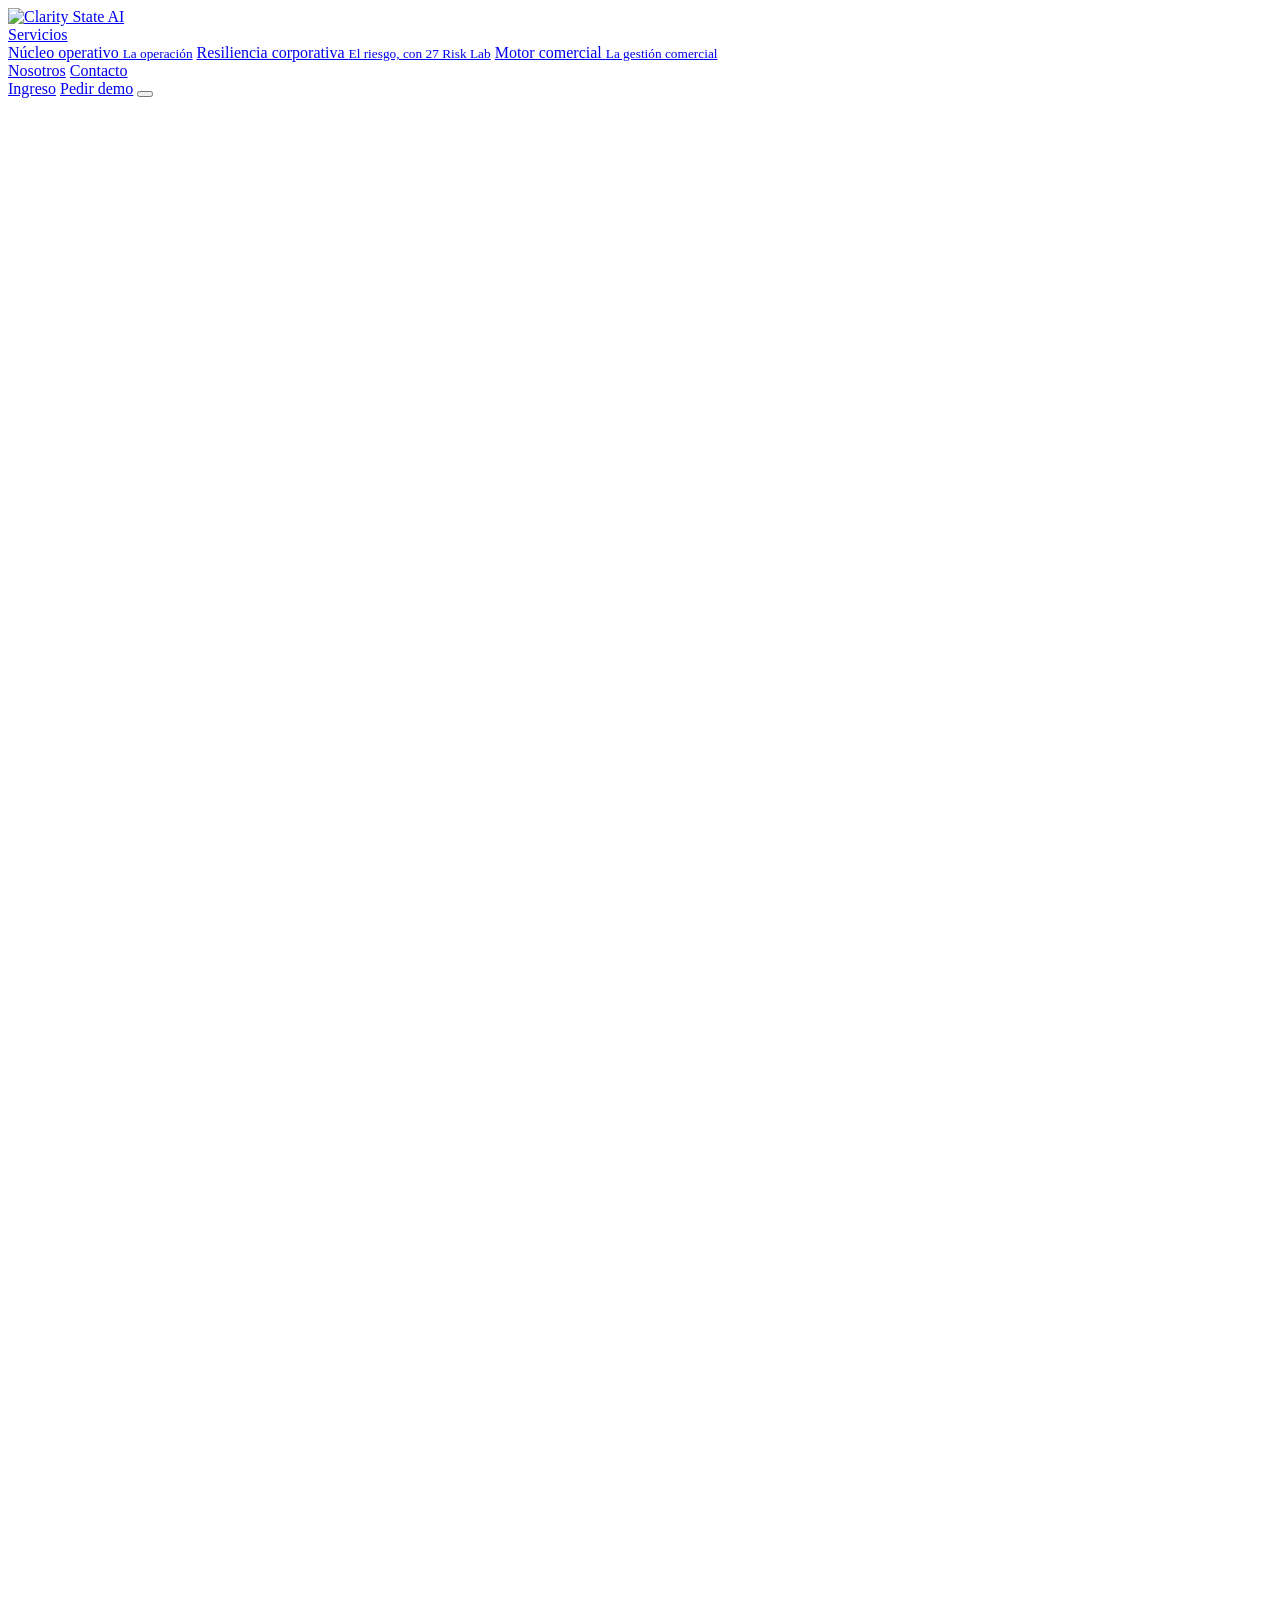
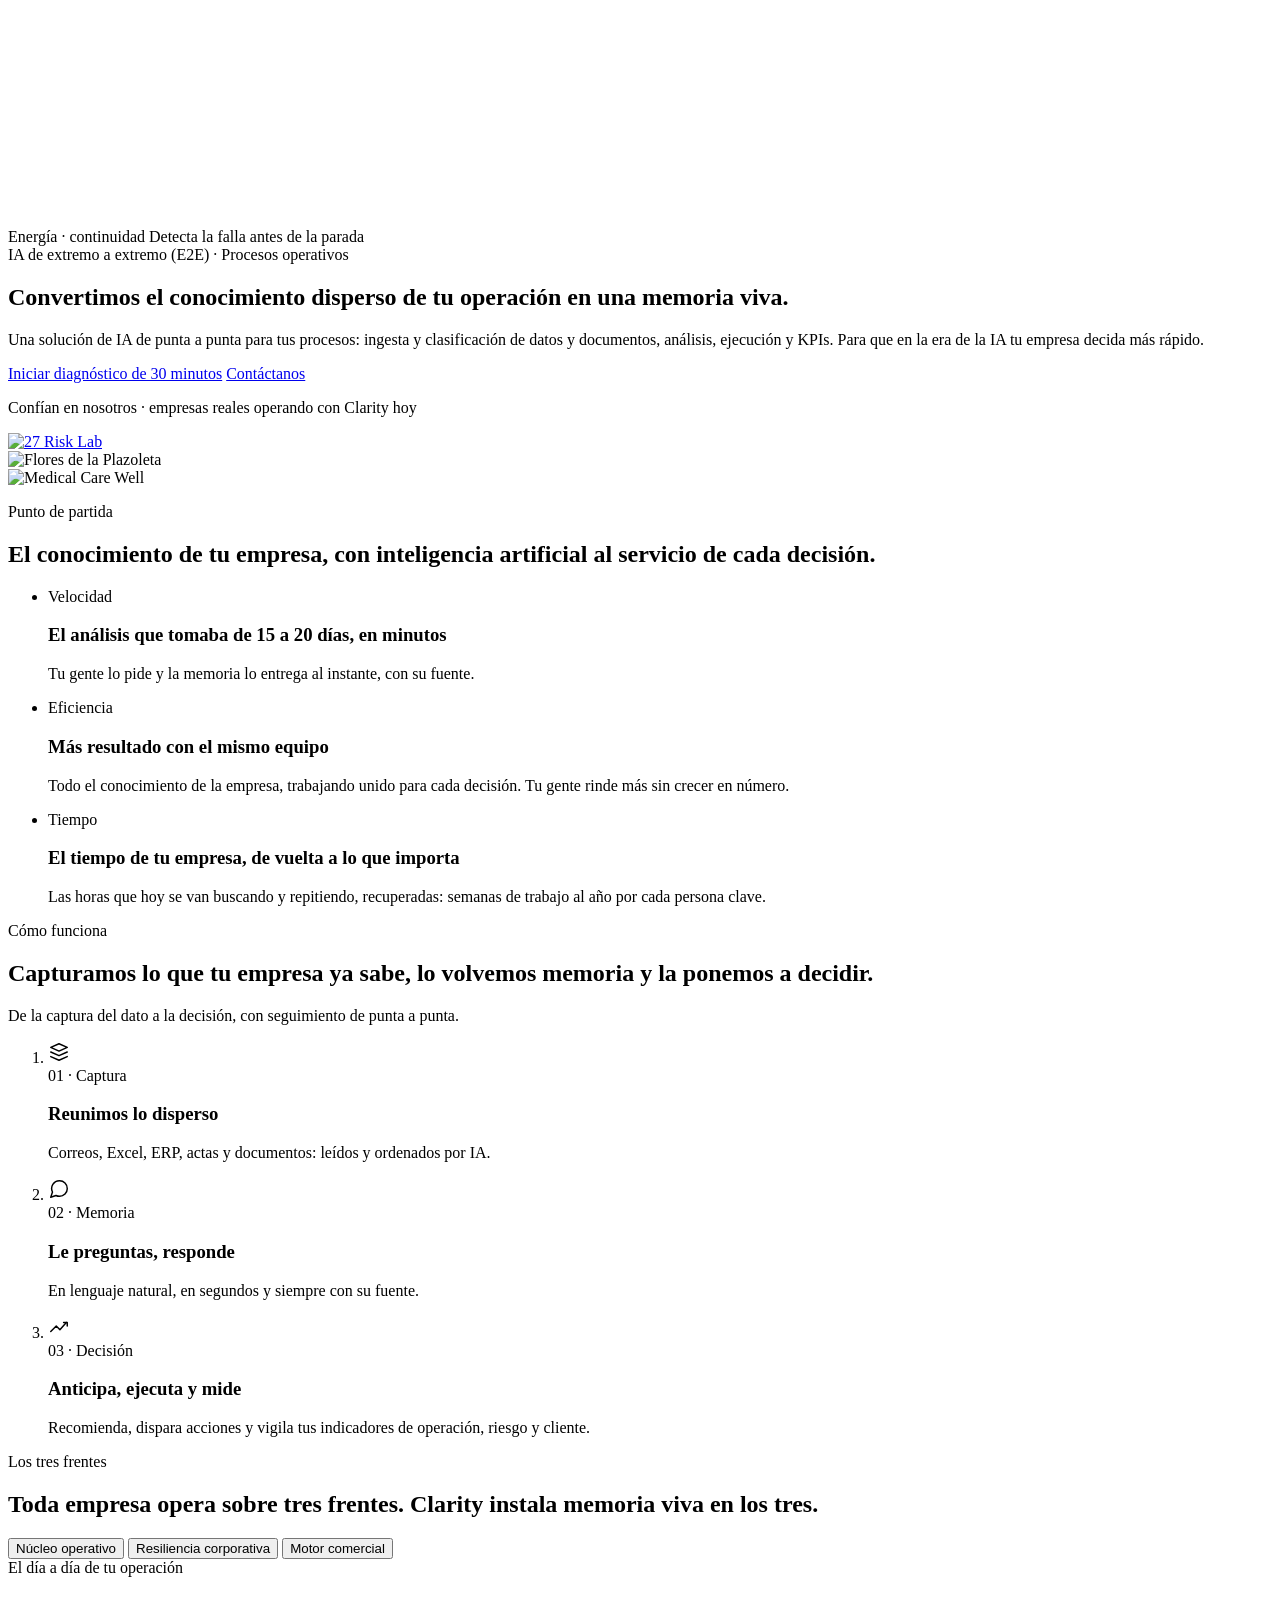
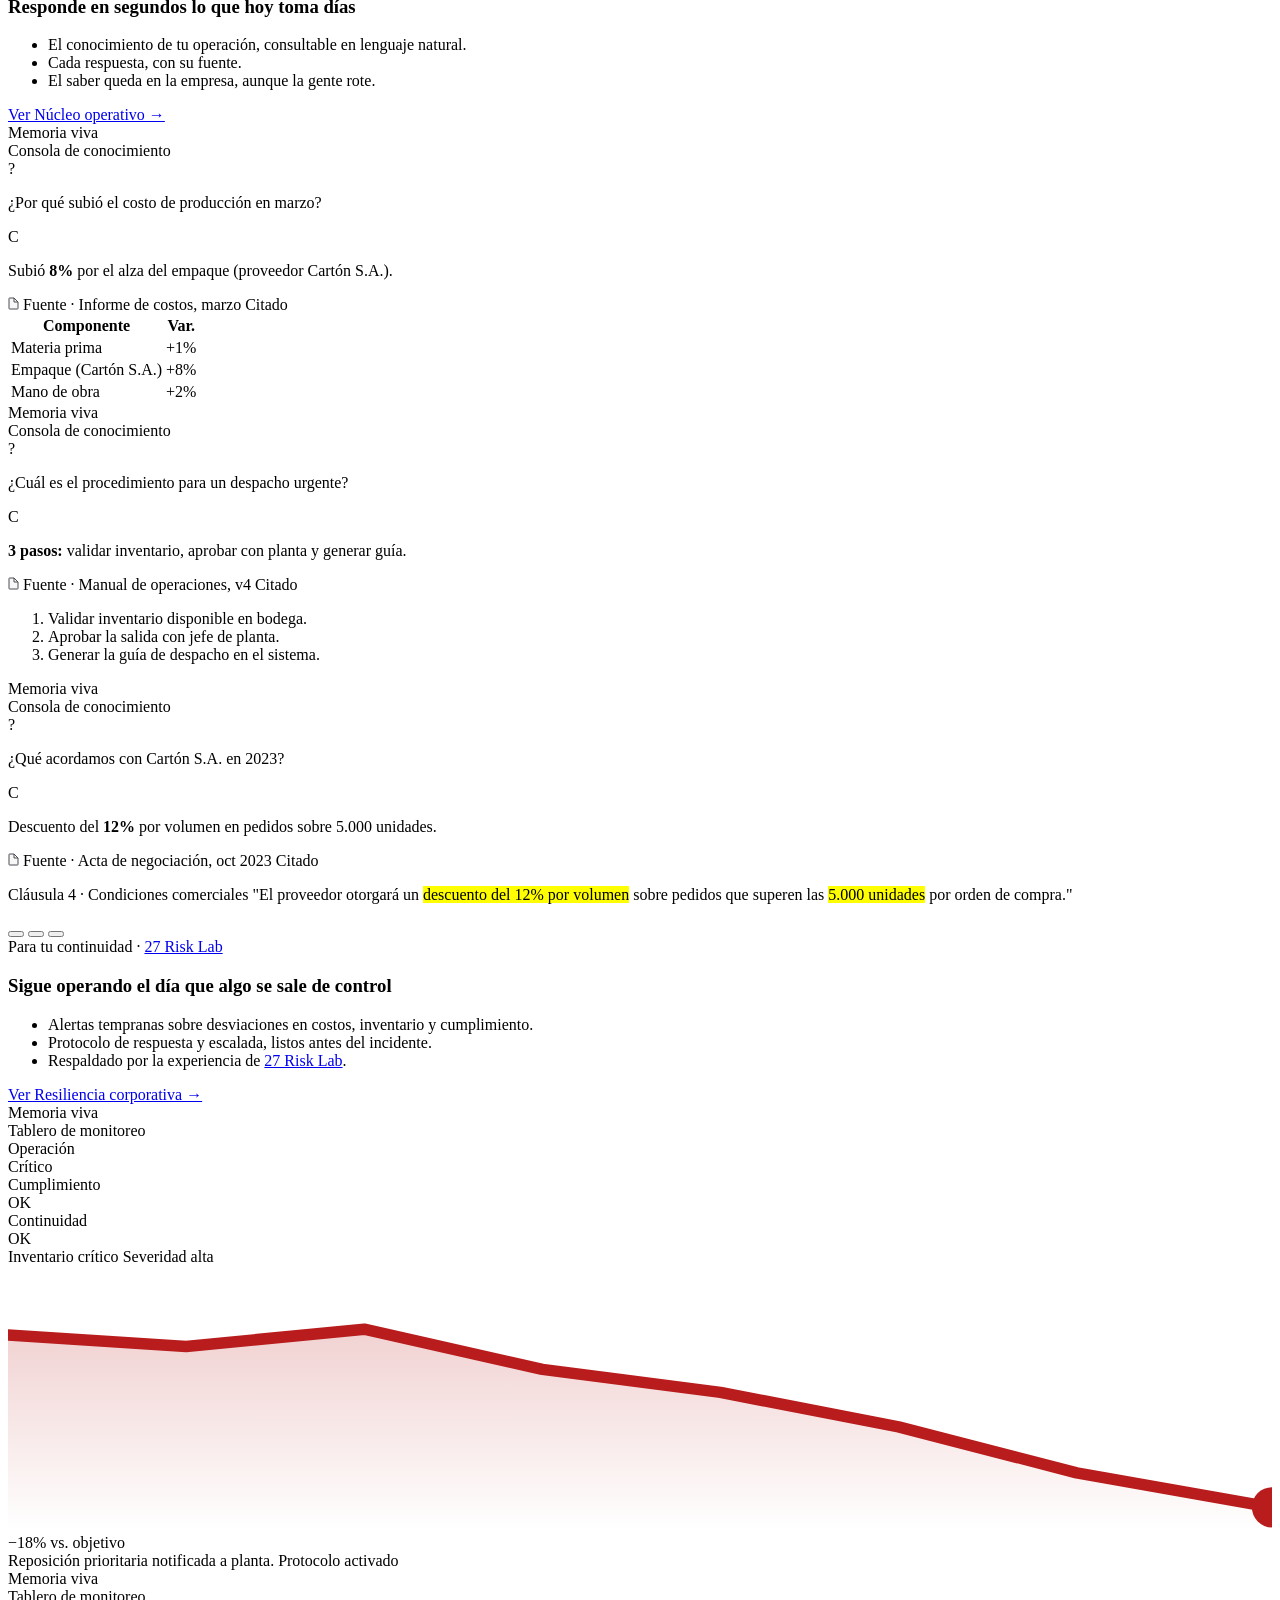
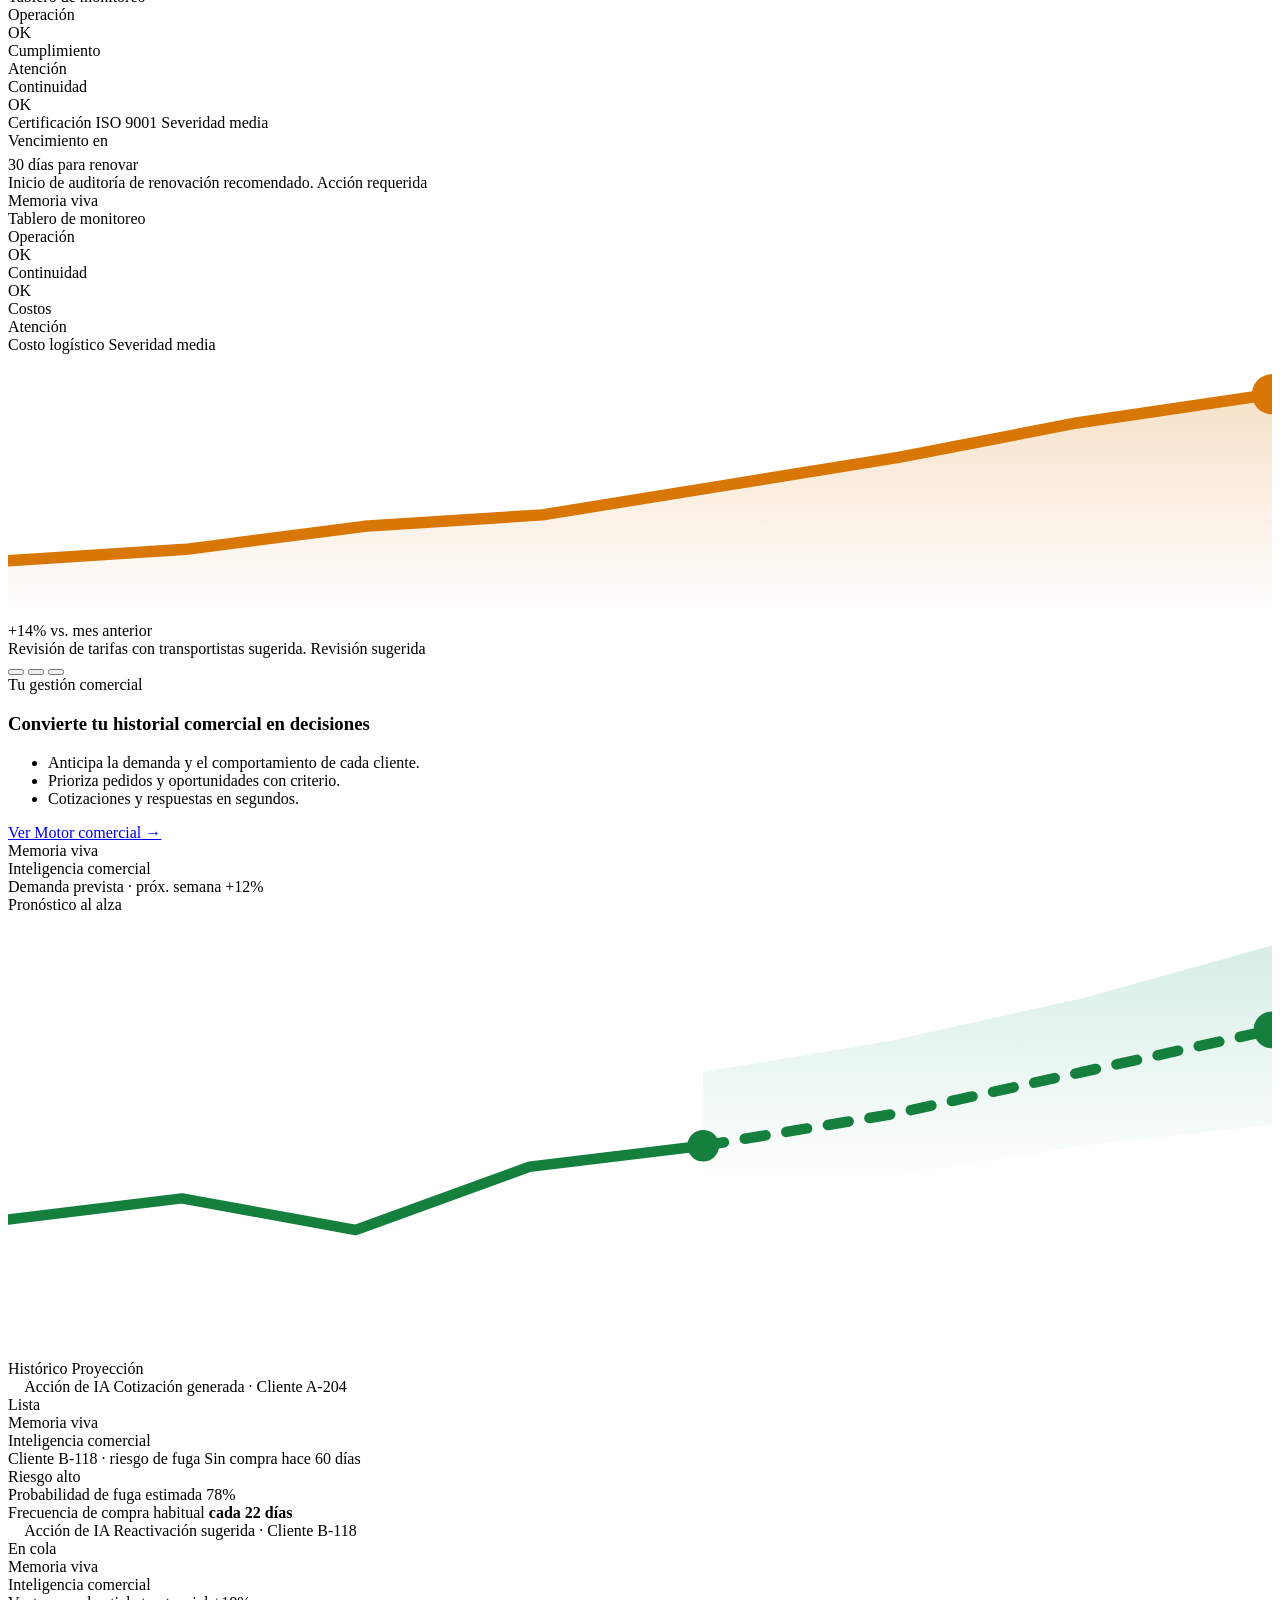
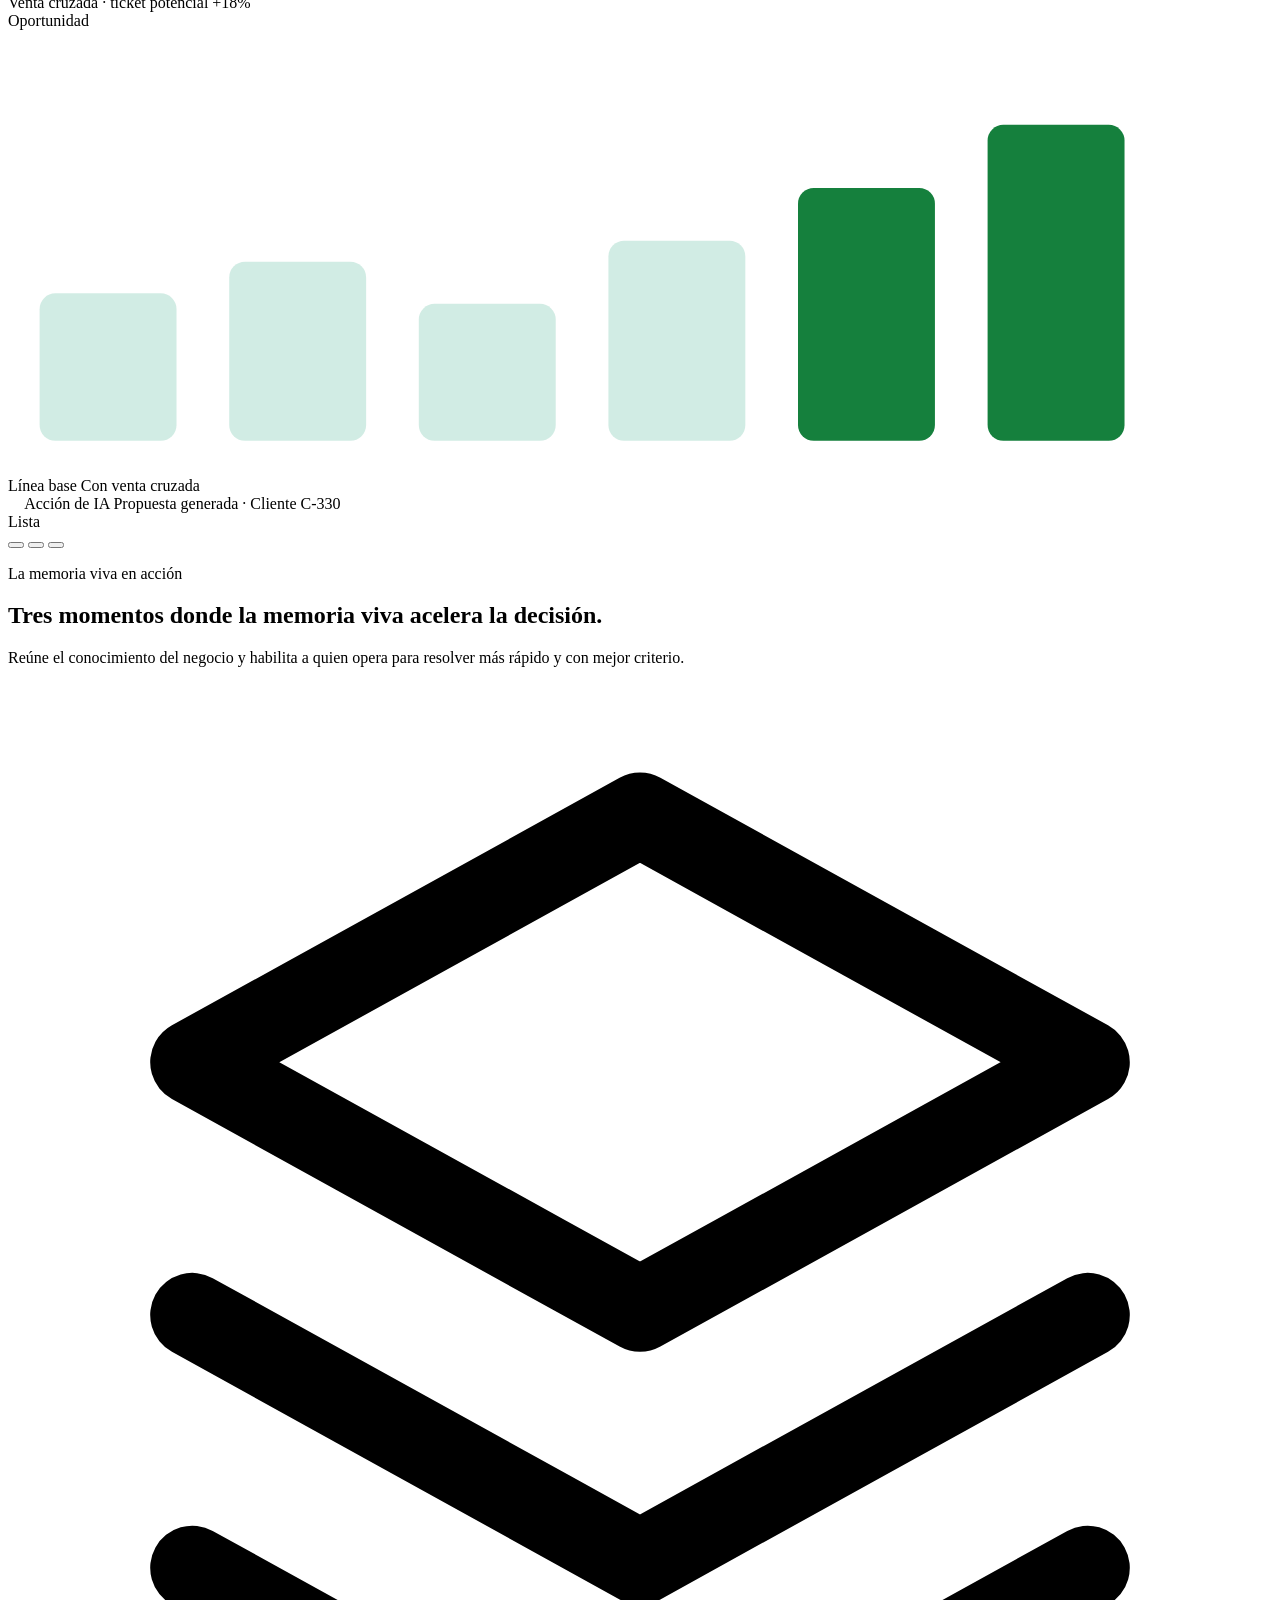
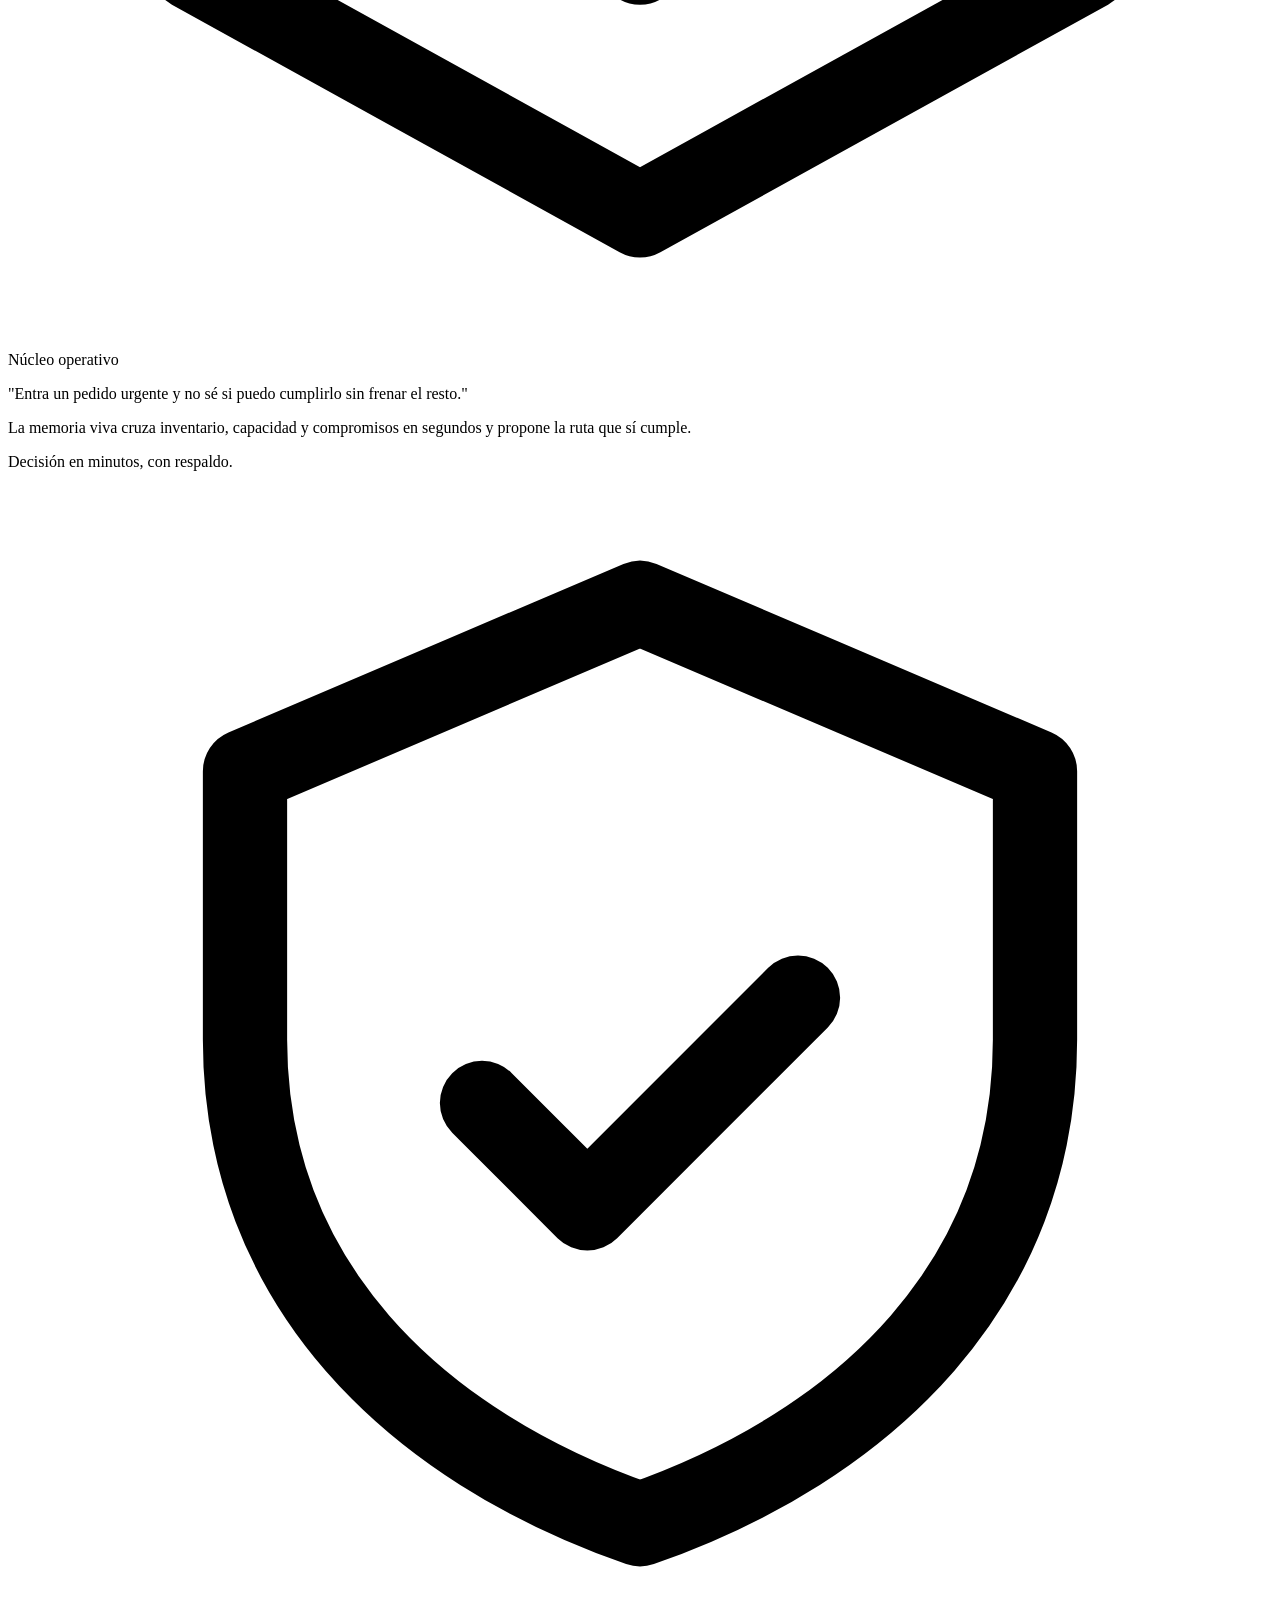
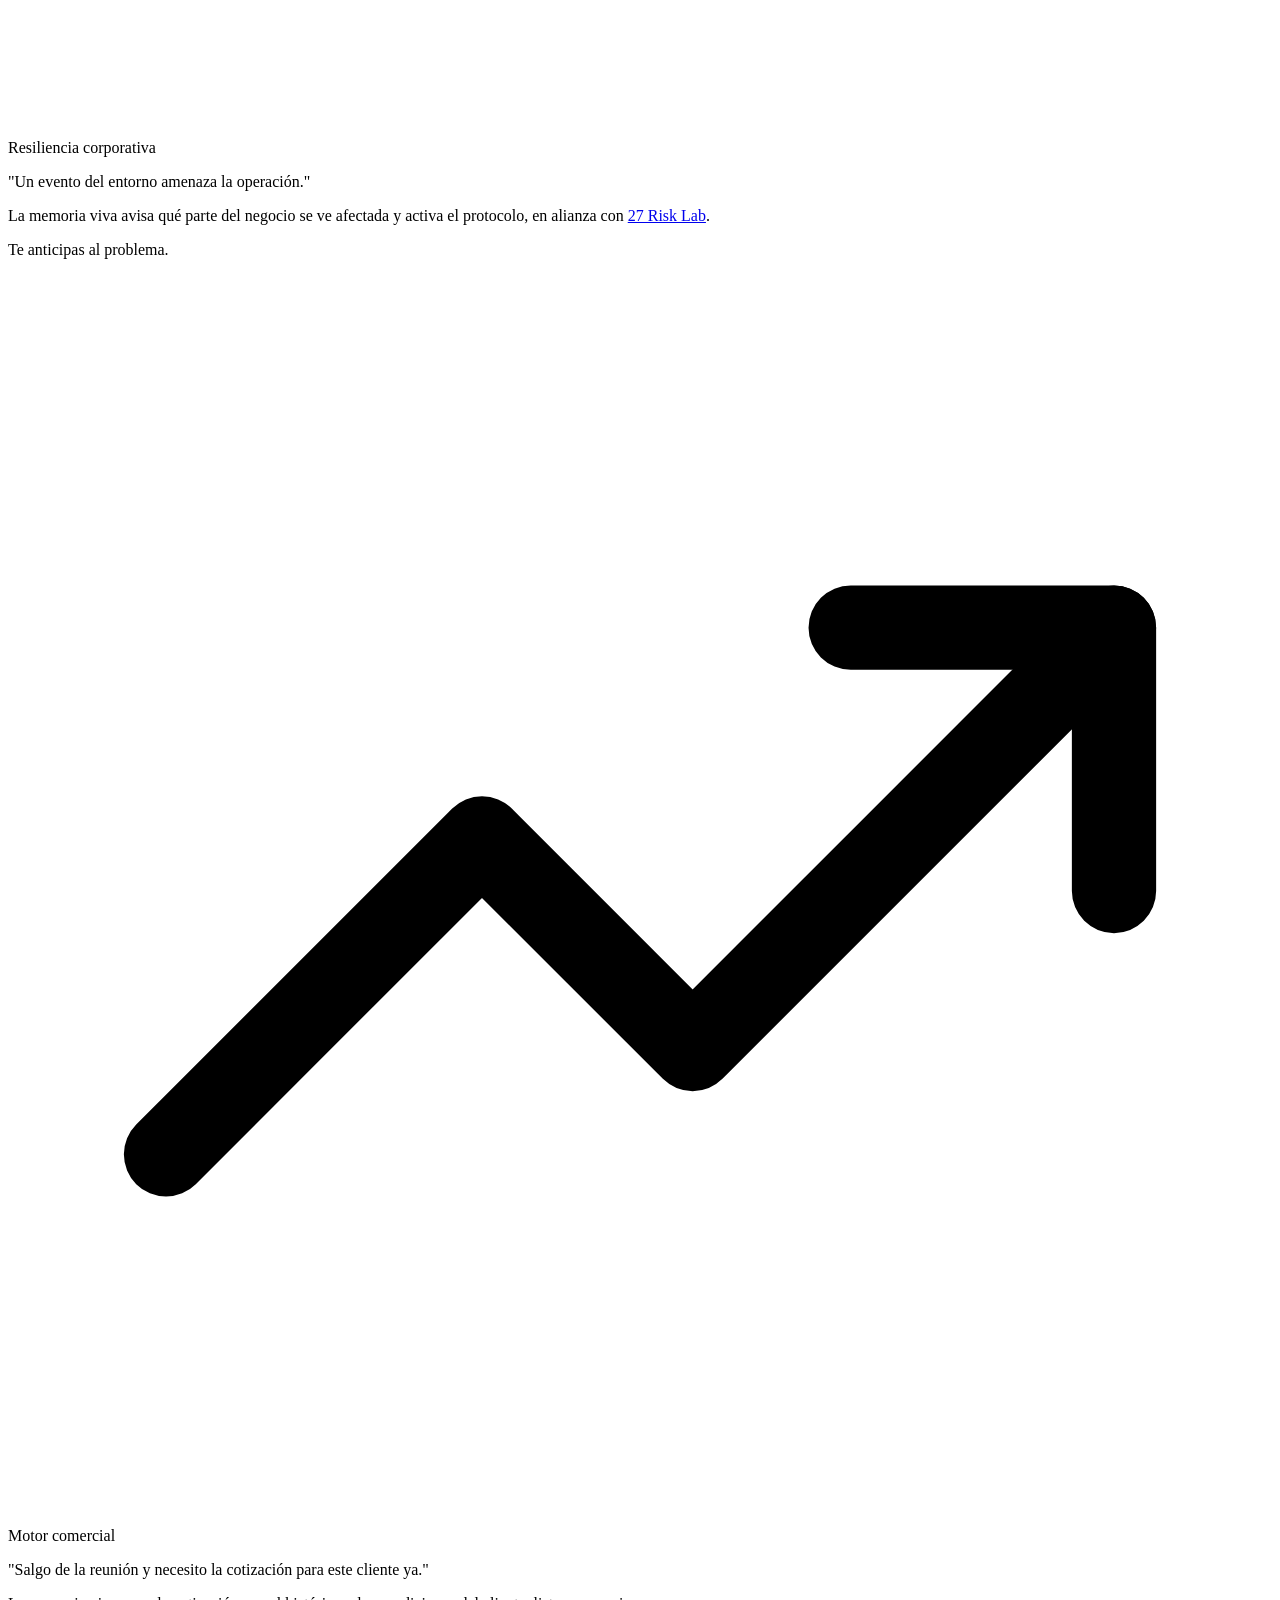
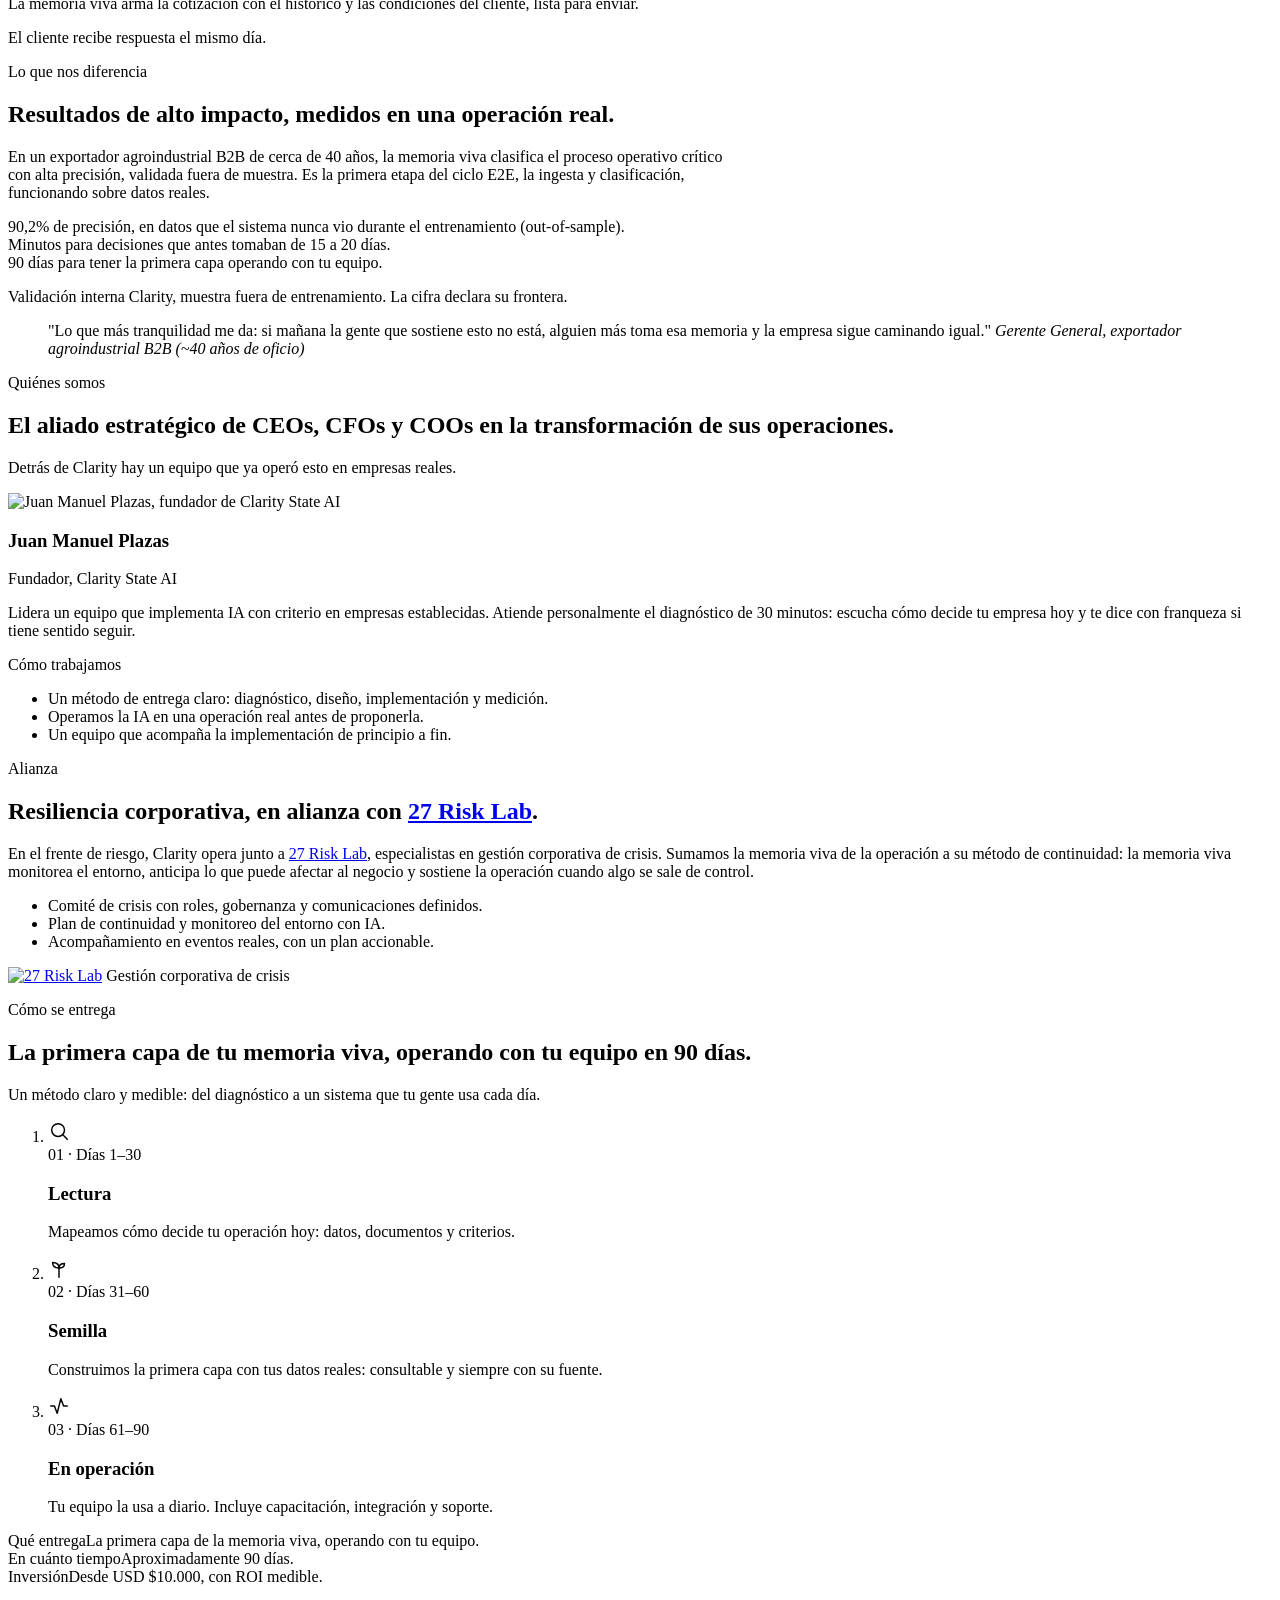
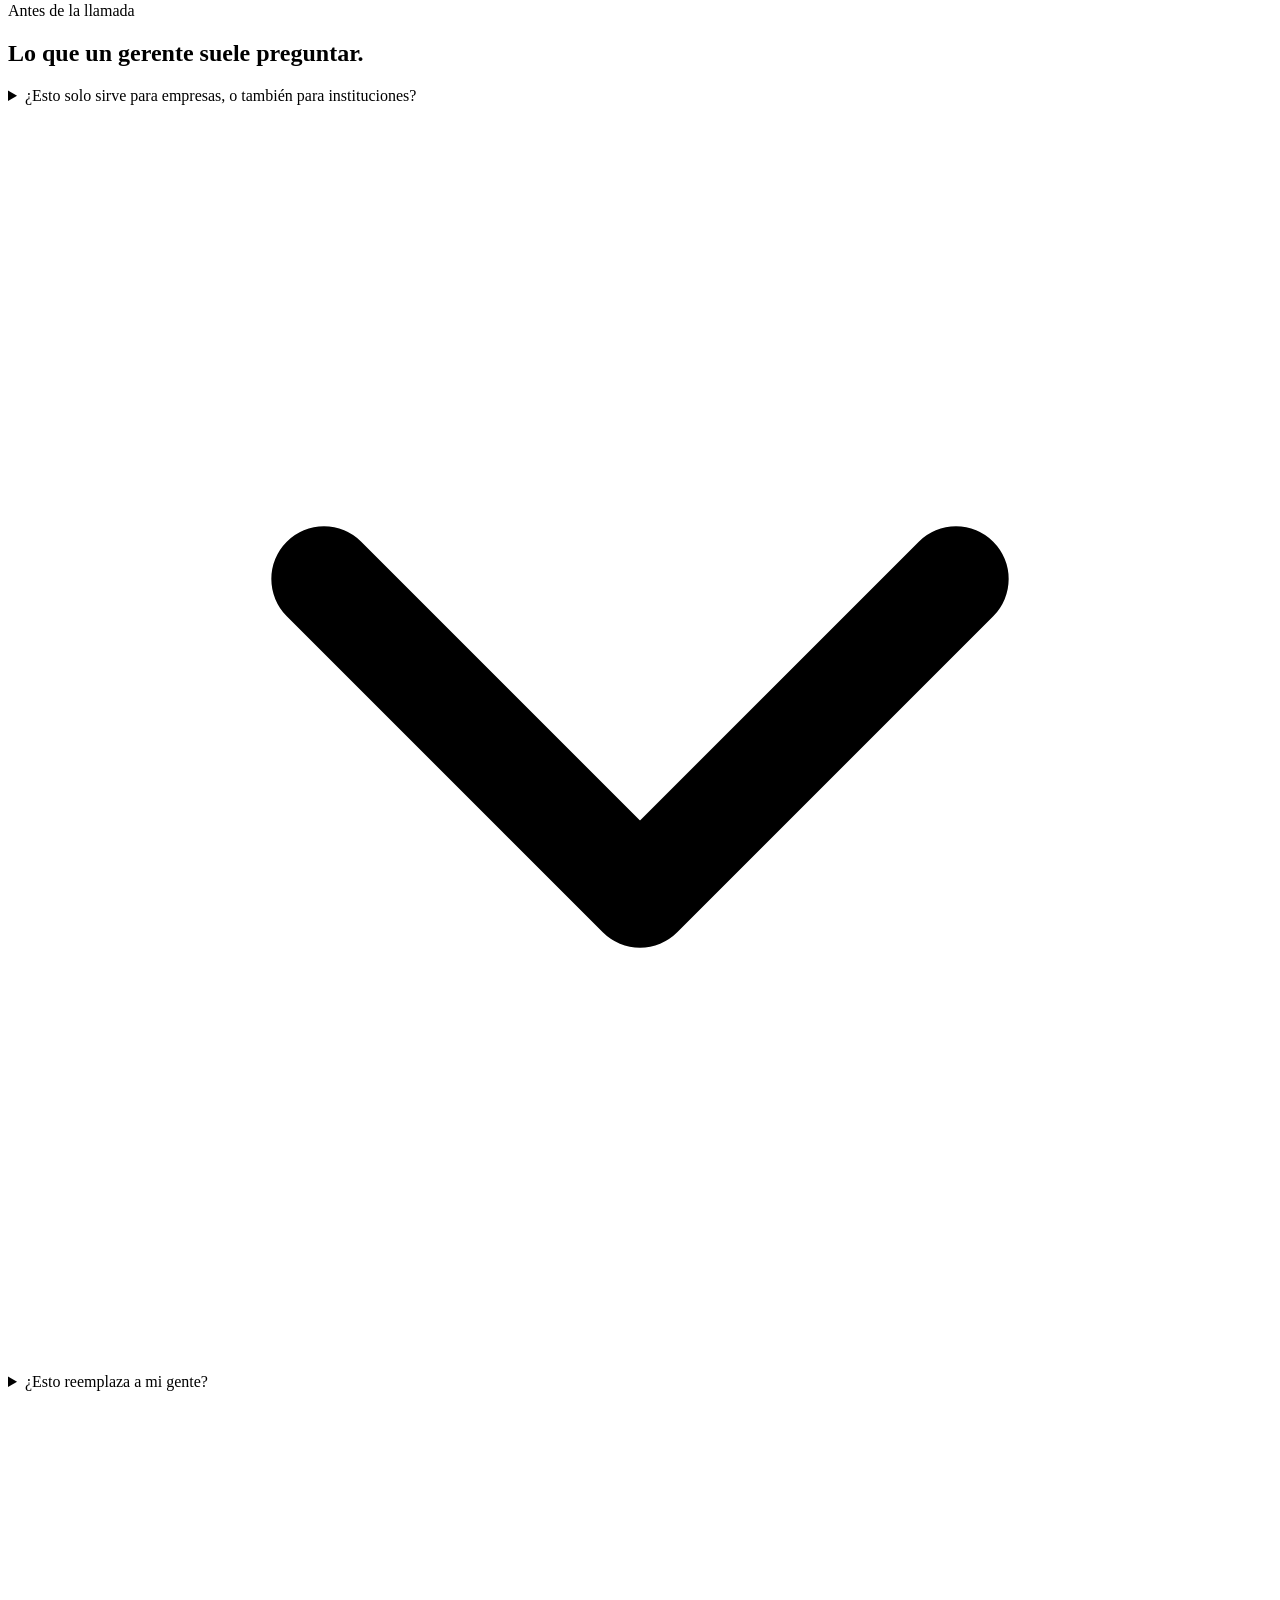
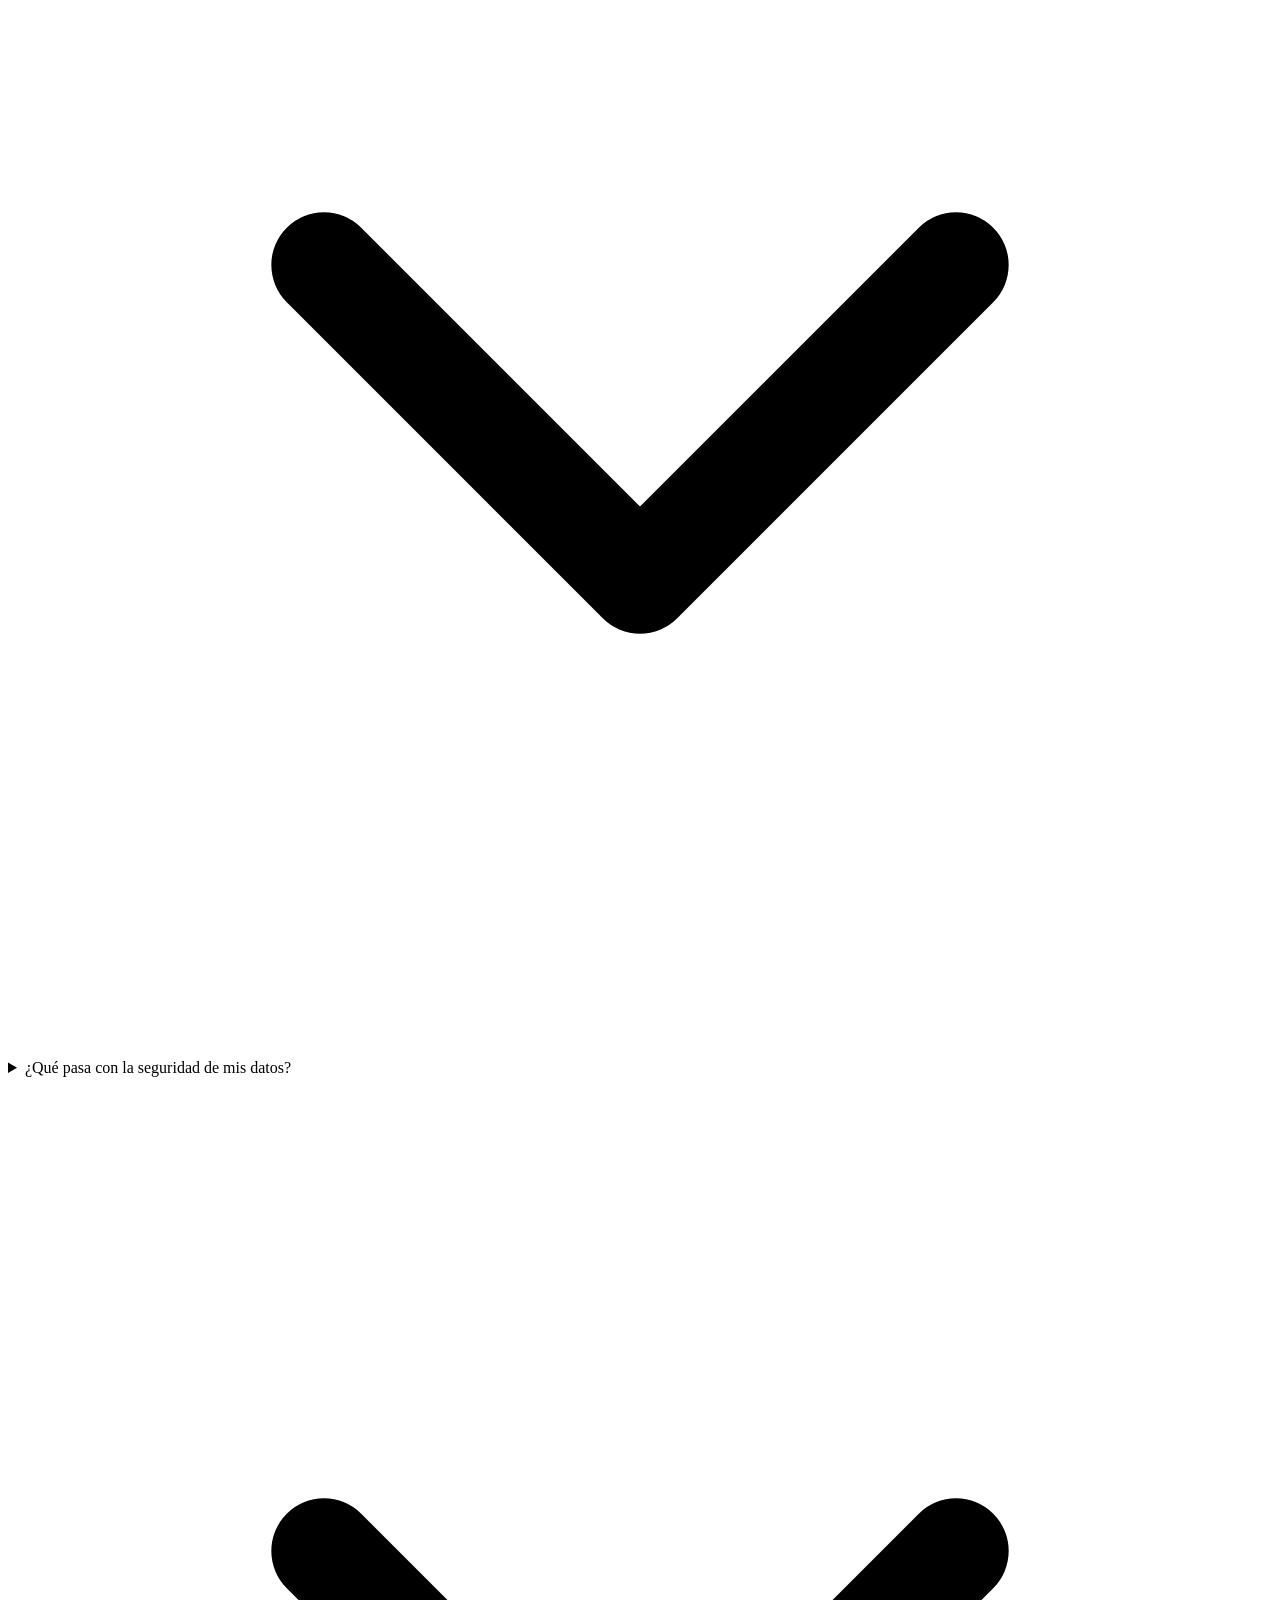
==== index.html @ ce2fafc5 "Demo del sitio → operaciones.claritystateai.com/demo/intake (propuesta.* es build viejo con candado " ====
<!DOCTYPE html>
<html lang="es">
<head>
  <meta charset="UTF-8" />
  <meta name="viewport" content="width=device-width, initial-scale=1.0" />



  <title>Clarity State AI · IA de extremo a extremo (E2E) para procesos operativos</title>
  <meta name="description" content="Solución de IA de extremo a extremo (E2E) para procesos operativos: ingesta y clasificación de datos y documentos, gestión de casos, análisis, ejecución y KPIs, con trazabilidad de punta a punta. Operando con tu equipo en 90 días." />

  <!-- Favicon (SVG inline como data URI) -->
  <link rel="icon" href="data:image/svg+xml,<svg xmlns='http://www.w3.org/2000/svg' viewBox='0 0 32 32'><rect width='32' height='32' rx='6' fill='%230a0a0f'/><circle cx='16' cy='13' r='5' fill='none' stroke='%233b82f6' stroke-width='2'/><rect x='14' y='16' width='4' height='7' rx='2' fill='%233b82f6'/><circle cx='16' cy='19' r='1.5' fill='%230a0a0f'/></svg>" />

  <!-- Open Graph -->
  <meta property="og:title" content="Clarity State AI · IA de extremo a extremo (E2E) para procesos operativos" />
  <meta property="og:description" content="Solución de IA de extremo a extremo (E2E) para procesos operativos: ingesta y clasificación, gestión de casos, análisis, ejecución y KPIs, con trazabilidad de punta a punta. Operando con tu equipo en 90 días." />
  <meta property="og:type" content="website" />
  <meta property="og:url" content="https://claritystateai.com" />
  <!-- og-image: assets/og-image.png (1200x630) ya rasterizado; fuente editable en assets/og-image.svg. -->
  <meta property="og:image" content="https://claritystateai.com/assets/og-image.png" />
  <meta name="twitter:card" content="summary_large_image" />

  <!-- Google Fonts: Inter (sans body) + Spectral (serif display) + Hanken Grotesk (etiquetas) -->
  <link rel="preconnect" href="https://fonts.googleapis.com" />
  <link rel="preconnect" href="https://fonts.gstatic.com" crossorigin />
  <link href="https://fonts.googleapis.com/css2?family=Inter:wght@400;500;600;700;800&family=Spectral:wght@400;500;600;700&family=Hanken+Grotesk:wght@400;500;600;700&display=swap" rel="stylesheet" />

  <link rel="stylesheet" href="css/styles.css" />
  <link rel="stylesheet" href="css/multipagina.css" />
  <link rel="stylesheet" href="css/premium.css" />
  <link rel="stylesheet" href="css/pedir-demo.css" />
  <link rel="stylesheet" href="css/hero-overlay.css" />
  <link rel="stylesheet" href="css/frente-mockups.css" />
</head>
<body>

  <!-- ============ NAVBAR ============ -->
  <nav class="navbar" aria-label="Navegación principal">
    <div class="container">
      <a href="index.html" class="navbar-logo">
        <img src="assets/img/logo.svg" alt="Clarity State AI" class="logo-img" />
      </a>
      <div class="navbar-links" id="navbar-links" aria-label="Secciones del sitio">
        <div class="navbar-item navbar-item--dropdown">
          <a href="#tres-frentes" class="navbar-link">Servicios</a>
          <div class="navbar-dropdown">
            <a href="operacion.html">Núcleo operativo <small>La operación</small></a>
            <a href="riesgo.html">Resiliencia corporativa <small>El riesgo, con 27 Risk Lab</small></a>
            <a href="cliente.html">Motor comercial <small>La gestión comercial</small></a>
          </div>
        </div>
        <a href="nosotros.html" class="navbar-link">Nosotros</a>
        <a href="contacto.html" class="navbar-link">Contacto</a>
      </div>
      <div class="navbar-cta">
        <span class="navbar-divider" aria-hidden="true"></span>
        <a href="https://operaciones.claritystateai.com/login" class="navbar-access" target="_blank" rel="noopener">Ingreso</a>
        <a href="pedir-demo.html" class="btn btn-primary" data-loc="navbar">Pedir demo</a>
        <button class="nav-toggle" aria-label="Abrir menú" aria-controls="navbar-links" aria-expanded="false">
          <span></span><span></span><span></span>
        </button>
      </div>
    </div>
  </nav>

  <!-- ============ HERO ============ -->
  <section class="hero hero--video" id="inicio">
    <video id="hero-vid" class="hero-video" autoplay loop muted playsinline poster="assets/hero/hero-poster.jpg" aria-hidden="true">
      <source src="assets/hero/hero-roughcut.mp4" type="video/mp4" />
    </video>
    <div class="hero-shade-grad" aria-hidden="true"></div>
    <div class="hero-shade-vig" aria-hidden="true"></div>
    <div class="hero-shade-top" aria-hidden="true"></div>
    <canvas id="hero-net" aria-hidden="true"></canvas>
    <div id="hero-card" aria-hidden="true"></div>

    <!-- Panel de video para móvil: video contenido + tarjeta que rota + nodo/línea ligeros -->
    <div class="hero-mpanel" aria-hidden="true">
      <video class="hero-mvideo" id="hero-mvid" autoplay loop muted playsinline poster="assets/hero/hero-poster.jpg">
        <source src="assets/hero/hero-mobile.mp4" type="video/mp4" />
      </video>
      <svg class="hero-mline" viewBox="0 0 100 100" preserveAspectRatio="none" aria-hidden="true">
        <line x1="50" y1="40" x2="50" y2="84" vector-effect="non-scaling-stroke" pathLength="100" />
      </svg>
      <span class="hero-mdot"></span>
      <div class="hero-mcard" id="hero-mcard">
        <span class="hero-mcard-lbl">Energía · continuidad</span>
        <span class="hero-mcard-val">Detecta la falla antes de la parada</span>
      </div>
    </div>

    <div class="container">
      <div class="hero-content">
        <div class="hero-text">
          <span class="eyebrow">IA de extremo a extremo (E2E) · Procesos operativos</span>
          <h1 class="hero-title">Convertimos el conocimiento disperso de tu operación en una memoria viva.</h1>
          <p class="hero-subtitle">
            Una solución de IA de punta a punta para tus procesos: ingesta y clasificación de datos y documentos, análisis, ejecución y KPIs. Para que en la era de la IA tu empresa decida más rápido.
          </p>

          <div class="hero-buttons">
            <a href="https://wa.me/573134925711?text=Hola%20Juan%20Manuel%2C%20vi%20la%20web%20de%20Clarity%20State%20y%20me%20gustar%C3%ADa%20agendar%20un%20diagn%C3%B3stico%20de%2030%20minutos." class="btn btn-primary btn-lg" data-loc="hero" target="_blank" rel="noopener">Iniciar diagnóstico de 30 minutos</a>
            <a href="#contacto-form" class="btn-text" data-loc="hero">Contáctanos</a>
          </div>
        </div>
      </div>
    </div>
  </section>

  <!-- ============ CONFÍAN EN NOSOTROS (logos, estilo "Trusted by") ============ -->
  <section class="section-trust" id="confian">
    <div class="container">
      <p class="trust-eyebrow">Confían en nosotros · empresas reales operando con Clarity hoy</p>
      <div class="trust-logos">
        <div class="trust-logo trust-logo--27rl"><a href="https://27risklab.com" target="_blank" rel="noopener" class="logo-link-27rl" aria-label="Visitar el sitio de 27 Risk Lab"><img src="assets/logo-27rl.webp" alt="27 Risk Lab" /></a></div>
        <div class="trust-logo"><img src="assets/img/logo-plazoleta.webp" alt="Flores de la Plazoleta" /></div>
        <div class="trust-logo"><img src="assets/img/logo-mcw.png" alt="Medical Care Well" /></div>
      </div>
    </div>
  </section>

  <!-- ============ PUNTO DE PARTIDA (velocidad + liberar tiempo) ============ -->
  <section class="section section-light section-light--white" id="punto-de-partida">
    <div class="container">
      <div class="partida-grid">
        <div class="partida-lead">
          <p class="eyebrow">Punto de partida</p>
          <h2 class="section-headline">El conocimiento de tu empresa, con inteligencia artificial al servicio de cada decisión.</h2>
        </div>

        <ul class="partida-bullets">
          <li>
            <span class="bullet-label">Velocidad</span>
            <h3 class="bullet-title">El análisis que tomaba de 15 a 20 días, en minutos</h3>
            <p class="bullet-desc">Tu gente lo pide y la memoria lo entrega al instante, con su fuente.</p>
          </li>
          <li>
            <span class="bullet-label">Eficiencia</span>
            <h3 class="bullet-title">Más resultado con el mismo equipo</h3>
            <p class="bullet-desc">Todo el conocimiento de la empresa, trabajando unido para cada decisión. Tu gente rinde más sin crecer en número.</p>
          </li>
          <li>
            <span class="bullet-label">Tiempo</span>
            <h3 class="bullet-title">El tiempo de tu empresa, de vuelta a lo que importa</h3>
            <p class="bullet-desc">Las horas que hoy se van buscando y repitiendo, recuperadas: semanas de trabajo al año por cada persona clave.</p>
          </li>
        </ul>
      </div>
    </div>
  </section>

  <!-- ============ CÓMO FUNCIONA (el motor en 3 pasos) ============ -->
  <section class="section section-light como-funciona" id="como-funciona">
    <div class="container cf-grid">
      <div class="cf-intro">
        <p class="eyebrow">Cómo funciona</p>
        <h2 class="section-headline">Capturamos lo que tu empresa ya sabe, lo volvemos memoria y la ponemos a decidir.</h2>
        <p class="cf-lede">De la captura del dato a la decisión, con seguimiento de punta a punta.</p>
        <!-- Botón "En un minuto" (video) retirado a la espera de grabar el video (~viernes). El CSS .cf-minuto queda dormido en styles.css para reintroducirlo. -->
      </div>

      <ol class="cf-steps">
        <li class="cf-step">
          <span class="cf-step-icon" aria-hidden="true">
            <svg viewBox="0 0 24 24" width="22" height="22" fill="none" stroke="currentColor" stroke-width="1.6" stroke-linecap="round" stroke-linejoin="round"><path d="M3 7l9-4 9 4-9 4-9-4z"/><path d="M3 12l9 4 9-4"/><path d="M3 17l9 4 9-4"/></svg>
          </span>
          <div class="cf-step-body">
            <span class="cf-step-label">01 · Captura</span>
            <h3 class="cf-step-title">Reunimos lo disperso</h3>
            <p class="cf-step-desc">Correos, Excel, ERP, actas y documentos: leídos y ordenados por IA.</p>
          </div>
        </li>
        <li class="cf-step">
          <span class="cf-step-icon" aria-hidden="true">
            <svg viewBox="0 0 24 24" width="22" height="22" fill="none" stroke="currentColor" stroke-width="1.6" stroke-linecap="round" stroke-linejoin="round"><path d="M21 11.5a8.38 8.38 0 0 1-8.5 8.5 8.5 8.5 0 0 1-3.8-.9L3 21l1.9-5.7A8.5 8.5 0 0 1 12.5 3 8.38 8.38 0 0 1 21 11.5z"/></svg>
          </span>
          <div class="cf-step-body">
            <span class="cf-step-label">02 · Memoria</span>
            <h3 class="cf-step-title">Le preguntas, responde</h3>
            <p class="cf-step-desc">En lenguaje natural, en segundos y siempre con su fuente.</p>
          </div>
        </li>
        <li class="cf-step">
          <span class="cf-step-icon" aria-hidden="true">
            <svg viewBox="0 0 24 24" width="22" height="22" fill="none" stroke="currentColor" stroke-width="1.6" stroke-linecap="round" stroke-linejoin="round"><path d="M3 17l6-6 4 4 7-8"/><path d="M17 7h4v4"/></svg>
          </span>
          <div class="cf-step-body">
            <span class="cf-step-label">03 · Decisión</span>
            <h3 class="cf-step-title">Anticipa, ejecuta y mide</h3>
            <p class="cf-step-desc">Recomienda, dispara acciones y vigila tus indicadores de operación, riesgo y cliente.</p>
          </div>
        </li>
      </ol>
    </div>
  </section>

  <!-- ============ LOS TRES FRENTES (el marco) ============ -->
  <section class="section section-light section-light--white frentes" id="tres-frentes">
    <div class="container">
      <p class="eyebrow">Los tres frentes</p>
      <h2 class="section-headline">Toda empresa opera sobre tres frentes. Clarity instala memoria viva en los tres.</h2>

      <div class="frentes-tabs" role="tablist" aria-label="Los tres frentes">
        <button class="frente-tab is-active" data-frente="operacion" role="tab" aria-selected="true">Núcleo operativo</button>
        <button class="frente-tab" data-frente="riesgo" role="tab" aria-selected="false">Resiliencia corporativa</button>
        <button class="frente-tab" data-frente="cliente" role="tab" aria-selected="false">Motor comercial</button>
      </div>

      <div class="frentes-panels">
        <div class="frente-panel is-active" data-frente="operacion" role="tabpanel">
          <div class="frente-info">
            <span class="frente-tag">El día a día de tu operación</span>
            <h3 class="frente-title">Responde en segundos lo que hoy toma días</h3>
            <ul class="frente-bullets">
              <li>El conocimiento de tu operación, consultable en lenguaje natural.</li>
              <li>Cada respuesta, con su fuente.</li>
              <li>El saber queda en la empresa, aunque la gente rote.</li>
            </ul>
            <a class="frente-link" href="operacion.html">Ver Núcleo operativo →</a>
          </div>
          <div class="frente-visual" aria-hidden="true">
            <div class="fm-carousel">
              <div class="fm-slide is-active">
                <div class="fm-portal">
                  <div class="fm-portal-bar">
                    <div class="fm-portal-brand">
                      <span class="fm-portal-acc"></span>
                      <span class="fm-portal-brand-label">Memoria viva</span>
                    </div>
                    <span class="fm-portal-module">Consola de conocimiento</span>
                  </div>
                  <div class="fm-portal-body">
                    <div class="fm-console">
                      <div class="fm-console-q">
                        <span class="fm-console-q-mark">?</span>
                        <p class="fm-console-q-text">¿Por qué subió el costo de producción en marzo?</p>
                      </div>
                      <div class="fm-console-a">
                        <span class="fm-console-a-mark">C</span>
                        <p class="fm-console-a-text">Subió <b>8%</b> por el alza del empaque (proveedor Cartón&nbsp;S.A.).</p>
                      </div>
                      <div class="fm-evidence">
                        <div class="fm-evidence-head">
                          <span class="fm-evidence-doc">
                            <svg width="11" height="13" viewBox="0 0 11 13" fill="none" aria-hidden="true"><path d="M1 1.5A.5.5 0 0 1 1.5 1H6l4 4v6.5a.5.5 0 0 1-.5.5h-8a.5.5 0 0 1-.5-.5V1.5Z" stroke="#4a4a55" stroke-width="1" fill="rgba(10,10,15,0.03)"/><path d="M6 1v4h4" stroke="#4a4a55" stroke-width="1"/></svg>
                            Fuente · Informe de costos, marzo
                          </span>
                          <span class="fm-chip fm-chip--blue"><span class="fm-chip-dot"></span>Citado</span>
                        </div>
                        <div class="fm-evidence-body">
                          <table class="fm-evtable">
                            <thead>
                              <tr><th>Componente</th><th>Var.</th></tr>
                            </thead>
                            <tbody>
                              <tr><td>Materia prima</td><td class="fm-evnum">+1%</td></tr>
                              <tr class="is-cited"><td>Empaque (Cartón&nbsp;S.A.)</td><td class="fm-evnum fm-evdelta">+8%</td></tr>
                              <tr><td>Mano de obra</td><td class="fm-evnum">+2%</td></tr>
                            </tbody>
                          </table>
                        </div>
                      </div>
                    </div>
                  </div>
                </div>
              </div>
              <div class="fm-slide">
                <div class="fm-portal">
                  <div class="fm-portal-bar">
                    <div class="fm-portal-brand">
                      <span class="fm-portal-acc"></span>
                      <span class="fm-portal-brand-label">Memoria viva</span>
                    </div>
                    <span class="fm-portal-module">Consola de conocimiento</span>
                  </div>
                  <div class="fm-portal-body">
                    <div class="fm-console">
                      <div class="fm-console-q">
                        <span class="fm-console-q-mark">?</span>
                        <p class="fm-console-q-text">¿Cuál es el procedimiento para un despacho urgente?</p>
                      </div>
                      <div class="fm-console-a">
                        <span class="fm-console-a-mark">C</span>
                        <p class="fm-console-a-text"><b>3 pasos:</b> validar inventario, aprobar con planta y generar guía.</p>
                      </div>
                      <div class="fm-evidence">
                        <div class="fm-evidence-head">
                          <span class="fm-evidence-doc">
                            <svg width="11" height="13" viewBox="0 0 11 13" fill="none" aria-hidden="true"><path d="M1 1.5A.5.5 0 0 1 1.5 1H6l4 4v6.5a.5.5 0 0 1-.5.5h-8a.5.5 0 0 1-.5-.5V1.5Z" stroke="#4a4a55" stroke-width="1" fill="rgba(10,10,15,0.03)"/><path d="M6 1v4h4" stroke="#4a4a55" stroke-width="1"/></svg>
                            Fuente · Manual de operaciones, v4
                          </span>
                          <span class="fm-chip fm-chip--blue"><span class="fm-chip-dot"></span>Citado</span>
                        </div>
                        <div class="fm-evidence-body">
                          <ol class="fm-evsteps">
                            <li>Validar inventario disponible en bodega.</li>
                            <li>Aprobar la salida con jefe de planta.</li>
                            <li>Generar la guía de despacho en el sistema.</li>
                          </ol>
                        </div>
                      </div>
                    </div>
                  </div>
                </div>
              </div>
              <div class="fm-slide">
                <div class="fm-portal">
                  <div class="fm-portal-bar">
                    <div class="fm-portal-brand">
                      <span class="fm-portal-acc"></span>
                      <span class="fm-portal-brand-label">Memoria viva</span>
                    </div>
                    <span class="fm-portal-module">Consola de conocimiento</span>
                  </div>
                  <div class="fm-portal-body">
                    <div class="fm-console">
                      <div class="fm-console-q">
                        <span class="fm-console-q-mark">?</span>
                        <p class="fm-console-q-text">¿Qué acordamos con Cartón&nbsp;S.A. en 2023?</p>
                      </div>
                      <div class="fm-console-a">
                        <span class="fm-console-a-mark">C</span>
                        <p class="fm-console-a-text">Descuento del <b>12%</b> por volumen en pedidos sobre 5.000 unidades.</p>
                      </div>
                      <div class="fm-evidence">
                        <div class="fm-evidence-head">
                          <span class="fm-evidence-doc">
                            <svg width="11" height="13" viewBox="0 0 11 13" fill="none" aria-hidden="true"><path d="M1 1.5A.5.5 0 0 1 1.5 1H6l4 4v6.5a.5.5 0 0 1-.5.5h-8a.5.5 0 0 1-.5-.5V1.5Z" stroke="#4a4a55" stroke-width="1" fill="rgba(10,10,15,0.03)"/><path d="M6 1v4h4" stroke="#4a4a55" stroke-width="1"/></svg>
                            Fuente · Acta de negociación, oct 2023
                          </span>
                          <span class="fm-chip fm-chip--blue"><span class="fm-chip-dot"></span>Citado</span>
                        </div>
                        <div class="fm-evidence-body">
                          <p class="fm-evclause">
                            <span class="fm-evclause-no">Cláusula 4 · Condiciones comerciales</span>
                            "El proveedor otorgará un <mark>descuento del 12% por volumen</mark> sobre pedidos que superen las <mark>5.000 unidades</mark> por orden de compra."
                          </p>
                        </div>
                      </div>
                    </div>
                  </div>
                </div>
              </div>
              <div class="fm-dots">
                <button type="button" class="fm-dot-btn is-active" aria-label="Caso 1"></button>
                <button type="button" class="fm-dot-btn" aria-label="Caso 2"></button>
                <button type="button" class="fm-dot-btn" aria-label="Caso 3"></button>
              </div>
            </div>
          </div>
        </div>

        <div class="frente-panel" data-frente="riesgo" role="tabpanel">
          <div class="frente-info">
            <span class="frente-tag">Para tu continuidad · <a href="https://27risklab.com" target="_blank" rel="noopener" class="link-27rl">27 Risk Lab</a></span>
            <h3 class="frente-title">Sigue operando el día que algo se sale de control</h3>
            <ul class="frente-bullets">
              <li>Alertas tempranas sobre desviaciones en costos, inventario y cumplimiento.</li>
              <li>Protocolo de respuesta y escalada, listos antes del incidente.</li>
              <li>Respaldado por la experiencia de <a href="https://27risklab.com" target="_blank" rel="noopener" class="link-27rl">27 Risk Lab</a>.</li>
            </ul>
            <a class="frente-link" href="riesgo.html">Ver Resiliencia corporativa →</a>
          </div>
          <div class="frente-visual" aria-hidden="true">
            <div class="fm-carousel">
              <div class="fm-slide is-active">
                <div class="fm-portal">
                  <div class="fm-portal-bar">
                    <div class="fm-portal-brand">
                      <span class="fm-portal-acc fm-portal-acc--amber"></span>
                      <span class="fm-portal-brand-label">Memoria viva</span>
                    </div>
                    <span class="fm-portal-module">Tablero de monitoreo</span>
                  </div>
                  <div class="fm-portal-body">
                    <div class="fm-monitor">
                      <div class="fm-tiles">
                        <div class="fm-tile is-alert">
                          <div class="fm-tile-head"><span class="fm-tile-dot fm-tile-dot--red"></span><span class="fm-tile-label">Operación</span></div>
                          <span class="fm-tile-value fm-tile-value--red">Crítico</span>
                        </div>
                        <div class="fm-tile">
                          <div class="fm-tile-head"><span class="fm-tile-dot"></span><span class="fm-tile-label">Cumplimiento</span></div>
                          <span class="fm-tile-value">OK</span>
                        </div>
                        <div class="fm-tile">
                          <div class="fm-tile-head"><span class="fm-tile-dot"></span><span class="fm-tile-label">Continuidad</span></div>
                          <span class="fm-tile-value">OK</span>
                        </div>
                      </div>
                      <div class="fm-alert2">
                        <div class="fm-alert2-head">
                          <span class="fm-alert2-title"><span class="fm-tile-dot fm-tile-dot--red"></span>Inventario crítico</span>
                          <span class="fm-alert2-sev">Severidad alta</span>
                        </div>
                        <div class="fm-alert2-body">
                          <div class="fm-alert2-trend">
                            <svg class="fm-trend" viewBox="0 0 220 46" preserveAspectRatio="none" role="presentation">
                              <defs>
                                <linearGradient id="fmTrendRed1" x1="0" y1="0" x2="0" y2="1">
                                  <stop offset="0%" stop-color="rgba(185,28,28,0.20)"/>
                                  <stop offset="100%" stop-color="rgba(185,28,28,0)"/>
                                </linearGradient>
                              </defs>
                              <path d="M0,12 L31,14 L62,11 L93,18 L124,22 L155,28 L186,36 L220,42 L220,46 L0,46 Z" fill="url(#fmTrendRed1)"/>
                              <path d="M0,12 L31,14 L62,11 L93,18 L124,22 L155,28 L186,36 L220,42" fill="none" stroke="#b91c1c" stroke-width="2" stroke-linecap="round" stroke-linejoin="round"/>
                              <circle cx="220" cy="42" r="3.5" fill="#b91c1c"/>
                            </svg>
                          </div>
                          <div class="fm-alert2-metric">
                            <span class="fm-alert2-metric-value">−18%</span>
                            <span class="fm-alert2-metric-label">vs. objetivo</span>
                          </div>
                        </div>
                        <div class="fm-alert2-foot">
                          <span class="fm-alert2-proto">Reposición prioritaria notificada a planta.</span>
                          <span class="fm-chip fm-chip--amber"><span class="fm-chip-dot"></span>Protocolo activado</span>
                        </div>
                      </div>
                    </div>
                  </div>
                </div>
              </div>
              <div class="fm-slide">
                <div class="fm-portal">
                  <div class="fm-portal-bar">
                    <div class="fm-portal-brand">
                      <span class="fm-portal-acc fm-portal-acc--amber"></span>
                      <span class="fm-portal-brand-label">Memoria viva</span>
                    </div>
                    <span class="fm-portal-module">Tablero de monitoreo</span>
                  </div>
                  <div class="fm-portal-body">
                    <div class="fm-monitor">
                      <div class="fm-tiles">
                        <div class="fm-tile">
                          <div class="fm-tile-head"><span class="fm-tile-dot"></span><span class="fm-tile-label">Operación</span></div>
                          <span class="fm-tile-value">OK</span>
                        </div>
                        <div class="fm-tile is-warn">
                          <div class="fm-tile-head"><span class="fm-tile-dot fm-tile-dot--amber"></span><span class="fm-tile-label">Cumplimiento</span></div>
                          <span class="fm-tile-value fm-tile-value--amber">Atención</span>
                        </div>
                        <div class="fm-tile">
                          <div class="fm-tile-head"><span class="fm-tile-dot"></span><span class="fm-tile-label">Continuidad</span></div>
                          <span class="fm-tile-value">OK</span>
                        </div>
                      </div>
                      <div class="fm-alert2">
                        <div class="fm-alert2-head">
                          <span class="fm-alert2-title"><span class="fm-tile-dot fm-tile-dot--amber"></span>Certificación ISO 9001</span>
                          <span class="fm-alert2-sev fm-alert2-sev--amber">Severidad media</span>
                        </div>
                        <div class="fm-alert2-body">
                          <div class="fm-alert2-trend">
                            <span class="fm-alert2-proto" style="display:block;margin-bottom:6px">Vencimiento en</span>
                            <div class="fm-countbar"><div class="fm-countbar-fill" style="width:12%"></div></div>
                          </div>
                          <div class="fm-alert2-metric">
                            <span class="fm-alert2-metric-value fm-alert2-metric-value--amber">30 días</span>
                            <span class="fm-alert2-metric-label">para renovar</span>
                          </div>
                        </div>
                        <div class="fm-alert2-foot">
                          <span class="fm-alert2-proto">Inicio de auditoría de renovación recomendado.</span>
                          <span class="fm-chip fm-chip--amber"><span class="fm-chip-dot"></span>Acción requerida</span>
                        </div>
                      </div>
                    </div>
                  </div>
                </div>
              </div>
              <div class="fm-slide">
                <div class="fm-portal">
                  <div class="fm-portal-bar">
                    <div class="fm-portal-brand">
                      <span class="fm-portal-acc fm-portal-acc--amber"></span>
                      <span class="fm-portal-brand-label">Memoria viva</span>
                    </div>
                    <span class="fm-portal-module">Tablero de monitoreo</span>
                  </div>
                  <div class="fm-portal-body">
                    <div class="fm-monitor">
                      <div class="fm-tiles">
                        <div class="fm-tile">
                          <div class="fm-tile-head"><span class="fm-tile-dot"></span><span class="fm-tile-label">Operación</span></div>
                          <span class="fm-tile-value">OK</span>
                        </div>
                        <div class="fm-tile">
                          <div class="fm-tile-head"><span class="fm-tile-dot"></span><span class="fm-tile-label">Continuidad</span></div>
                          <span class="fm-tile-value">OK</span>
                        </div>
                        <div class="fm-tile is-warn">
                          <div class="fm-tile-head"><span class="fm-tile-dot fm-tile-dot--amber"></span><span class="fm-tile-label">Costos</span></div>
                          <span class="fm-tile-value fm-tile-value--amber">Atención</span>
                        </div>
                      </div>
                      <div class="fm-alert2">
                        <div class="fm-alert2-head">
                          <span class="fm-alert2-title"><span class="fm-tile-dot fm-tile-dot--amber"></span>Costo logístico</span>
                          <span class="fm-alert2-sev fm-alert2-sev--amber">Severidad media</span>
                        </div>
                        <div class="fm-alert2-body">
                          <div class="fm-alert2-trend">
                            <svg class="fm-trend" viewBox="0 0 220 46" preserveAspectRatio="none" role="presentation">
                              <defs>
                                <linearGradient id="fmTrendAmber3" x1="0" y1="0" x2="0" y2="1">
                                  <stop offset="0%" stop-color="rgba(217,119,6,0.22)"/>
                                  <stop offset="100%" stop-color="rgba(217,119,6,0)"/>
                                </linearGradient>
                              </defs>
                              <path d="M0,36 L31,34 L62,30 L93,28 L124,23 L155,18 L186,12 L220,7 L220,46 L0,46 Z" fill="url(#fmTrendAmber3)"/>
                              <path d="M0,36 L31,34 L62,30 L93,28 L124,23 L155,18 L186,12 L220,7" fill="none" stroke="#d97706" stroke-width="2" stroke-linecap="round" stroke-linejoin="round"/>
                              <circle cx="220" cy="7" r="3.5" fill="#d97706"/>
                            </svg>
                          </div>
                          <div class="fm-alert2-metric">
                            <span class="fm-alert2-metric-value fm-alert2-metric-value--amber">+14%</span>
                            <span class="fm-alert2-metric-label">vs. mes anterior</span>
                          </div>
                        </div>
                        <div class="fm-alert2-foot">
                          <span class="fm-alert2-proto">Revisión de tarifas con transportistas sugerida.</span>
                          <span class="fm-chip fm-chip--amber"><span class="fm-chip-dot"></span>Revisión sugerida</span>
                        </div>
                      </div>
                    </div>
                  </div>
                </div>
              </div>
              <div class="fm-dots">
                <button type="button" class="fm-dot-btn is-active" aria-label="Caso 1"></button>
                <button type="button" class="fm-dot-btn" aria-label="Caso 2"></button>
                <button type="button" class="fm-dot-btn" aria-label="Caso 3"></button>
              </div>
            </div>
          </div>
        </div>

        <div class="frente-panel" data-frente="cliente" role="tabpanel">
          <div class="frente-info">
            <span class="frente-tag">Tu gestión comercial</span>
            <h3 class="frente-title">Convierte tu historial comercial en decisiones</h3>
            <ul class="frente-bullets">
              <li>Anticipa la demanda y el comportamiento de cada cliente.</li>
              <li>Prioriza pedidos y oportunidades con criterio.</li>
              <li>Cotizaciones y respuestas en segundos.</li>
            </ul>
            <a class="frente-link" href="cliente.html">Ver Motor comercial →</a>
          </div>
          <div class="frente-visual" aria-hidden="true">
            <div class="fm-carousel">
              <div class="fm-slide is-active">
                <div class="fm-portal">
                  <div class="fm-portal-bar">
                    <div class="fm-portal-brand">
                      <span class="fm-portal-acc fm-portal-acc--green"></span>
                      <span class="fm-portal-brand-label">Memoria viva</span>
                    </div>
                    <span class="fm-portal-module">Inteligencia comercial</span>
                  </div>
                  <div class="fm-portal-body">
                    <div class="fm-bi">
                      <div class="fm-bi-head">
                        <div class="fm-bi-kpi">
                          <span class="fm-bi-kpi-label">Demanda prevista · próx. semana</span>
                          <span class="fm-bi-kpi-value fm-bi-kpi-value--green">+12%</span>
                        </div>
                        <span class="fm-chip fm-chip--green"><span class="fm-chip-dot"></span>Pronóstico al alza</span>
                      </div>
                      <div class="fm-forecast">
                        <svg class="fm-forecast-chart" viewBox="0 0 240 84" preserveAspectRatio="none" role="presentation">
                          <defs>
                            <linearGradient id="fmFcBand1" x1="0" y1="0" x2="0" y2="1">
                              <stop offset="0%" stop-color="rgba(5,150,105,0.16)"/>
                              <stop offset="100%" stop-color="rgba(5,150,105,0)"/>
                            </linearGradient>
                          </defs>
                          <path d="M132,30 L168,24 L204,16 L240,6 L240,40 L204,44 L168,50 L132,52 Z" fill="url(#fmFcBand1)"/>
                          <path d="M0,58 L33,54 L66,60 L99,48 L132,44" fill="none" stroke="#15803d" stroke-width="2" stroke-linecap="round" stroke-linejoin="round"/>
                          <path d="M132,44 L168,38 L204,30 L240,22" fill="none" stroke="#15803d" stroke-width="2" stroke-linecap="round" stroke-linejoin="round" stroke-dasharray="4 4"/>
                          <circle cx="132" cy="44" r="3" fill="#15803d"/>
                          <circle cx="240" cy="22" r="3.5" fill="#15803d"/>
                        </svg>
                        <div class="fm-forecast-legend">
                          <span class="fm-leg"><span class="fm-leg-line"></span>Histórico</span>
                          <span class="fm-leg"><span class="fm-leg-line fm-leg-line--dash"></span>Proyección</span>
                        </div>
                      </div>
                      <div class="fm-automation">
                        <div class="fm-automation-main">
                          <span class="fm-automation-icon">
                            <svg width="13" height="13" viewBox="0 0 14 14" fill="none" aria-hidden="true"><path d="M2 7.5L5.5 11L12 3.5" stroke="#fff" stroke-width="2" stroke-linecap="round" stroke-linejoin="round"/></svg>
                          </span>
                          <span class="fm-automation-txt">
                            <span class="fm-automation-kicker">Acción de IA</span>
                            <span class="fm-automation-act">Cotización generada <span>· Cliente A-204</span></span>
                          </span>
                        </div>
                        <span class="fm-automation-state"><span class="fm-chip-dot"></span>Lista</span>
                      </div>
                    </div>
                  </div>
                </div>
              </div>
              <div class="fm-slide">
                <div class="fm-portal">
                  <div class="fm-portal-bar">
                    <div class="fm-portal-brand">
                      <span class="fm-portal-acc fm-portal-acc--green"></span>
                      <span class="fm-portal-brand-label">Memoria viva</span>
                    </div>
                    <span class="fm-portal-module">Inteligencia comercial</span>
                  </div>
                  <div class="fm-portal-body">
                    <div class="fm-bi">
                      <div class="fm-bi-head">
                        <div class="fm-bi-kpi">
                          <span class="fm-bi-kpi-label">Cliente B-118 · riesgo de fuga</span>
                          <span class="fm-bi-kpi-value fm-bi-kpi-value--amber">Sin compra hace 60 días</span>
                        </div>
                        <span class="fm-chip fm-chip--amber"><span class="fm-chip-dot"></span>Riesgo alto</span>
                      </div>
                      <div class="fm-breakdown">
                        <div class="fm-breakdown-row">
                          <span class="fm-breakdown-label">Probabilidad de fuga estimada</span>
                          <span class="fm-breakdown-value">78%</span>
                        </div>
                        <div class="fm-probbar"><div class="fm-probbar-fill" style="width:78%"></div></div>
                        <div class="fm-breakdown-row">
                          <span class="fm-breakdown-label">Frecuencia de compra habitual</span>
                          <span class="fm-breakdown-label" style="font-family:var(--fm-mono);color:var(--fm-ink);font-weight:600">cada 22 días</span>
                        </div>
                      </div>
                      <div class="fm-automation fm-automation--amber">
                        <div class="fm-automation-main">
                          <span class="fm-automation-icon fm-automation-icon--amber">
                            <svg width="13" height="13" viewBox="0 0 14 14" fill="none" aria-hidden="true"><path d="M7 3.5V7l2.5 1.5" stroke="#fff" stroke-width="1.6" stroke-linecap="round" stroke-linejoin="round"/><circle cx="7" cy="7" r="5" stroke="#fff" stroke-width="1.4"/></svg>
                          </span>
                          <span class="fm-automation-txt">
                            <span class="fm-automation-kicker">Acción de IA</span>
                            <span class="fm-automation-act">Reactivación sugerida <span>· Cliente B-118</span></span>
                          </span>
                        </div>
                        <span class="fm-automation-state fm-automation-state--amber"><span class="fm-chip-dot"></span>En cola</span>
                      </div>
                    </div>
                  </div>
                </div>
              </div>
              <div class="fm-slide">
                <div class="fm-portal">
                  <div class="fm-portal-bar">
                    <div class="fm-portal-brand">
                      <span class="fm-portal-acc fm-portal-acc--green"></span>
                      <span class="fm-portal-brand-label">Memoria viva</span>
                    </div>
                    <span class="fm-portal-module">Inteligencia comercial</span>
                  </div>
                  <div class="fm-portal-body">
                    <div class="fm-bi">
                      <div class="fm-bi-head">
                        <div class="fm-bi-kpi">
                          <span class="fm-bi-kpi-label">Venta cruzada · ticket potencial</span>
                          <span class="fm-bi-kpi-value fm-bi-kpi-value--green">+18%</span>
                        </div>
                        <span class="fm-chip fm-chip--green"><span class="fm-chip-dot"></span>Oportunidad</span>
                      </div>
                      <div class="fm-forecast">
                        <svg class="fm-forecast-chart" viewBox="0 0 240 84" preserveAspectRatio="none" role="presentation">
                          <defs>
                            <linearGradient id="fmFcBand3" x1="0" y1="0" x2="0" y2="1">
                              <stop offset="0%" stop-color="rgba(5,150,105,0.16)"/>
                              <stop offset="100%" stop-color="rgba(5,150,105,0)"/>
                            </linearGradient>
                          </defs>
                          <g fill="rgba(5,150,105,0.18)">
                            <rect x="6"   y="50" width="26" height="28" rx="3"/>
                            <rect x="42"  y="44" width="26" height="34" rx="3"/>
                            <rect x="78"  y="52" width="26" height="26" rx="3"/>
                            <rect x="114" y="40" width="26" height="38" rx="3"/>
                          </g>
                          <g fill="#15803d">
                            <rect x="150" y="30" width="26" height="48" rx="3"/>
                            <rect x="186" y="18" width="26" height="60" rx="3"/>
                          </g>
                        </svg>
                        <div class="fm-forecast-legend">
                          <span class="fm-leg"><span class="fm-leg-line" style="border-color:rgba(5,150,105,0.4)"></span>Línea base</span>
                          <span class="fm-leg"><span class="fm-leg-line"></span>Con venta cruzada</span>
                        </div>
                      </div>
                      <div class="fm-automation">
                        <div class="fm-automation-main">
                          <span class="fm-automation-icon">
                            <svg width="13" height="13" viewBox="0 0 14 14" fill="none" aria-hidden="true"><path d="M3 2h5l3 3v7H3V2Z" stroke="#fff" stroke-width="1.3" fill="none" stroke-linejoin="round"/><path d="M5 7h4M5 9.5h4" stroke="#fff" stroke-width="1.2" stroke-linecap="round"/></svg>
                          </span>
                          <span class="fm-automation-txt">
                            <span class="fm-automation-kicker">Acción de IA</span>
                            <span class="fm-automation-act">Propuesta generada <span>· Cliente C-330</span></span>
                          </span>
                        </div>
                        <span class="fm-automation-state"><span class="fm-chip-dot"></span>Lista</span>
                      </div>
                    </div>
                  </div>
                </div>
              </div>
              <div class="fm-dots">
                <button type="button" class="fm-dot-btn is-active" aria-label="Caso 1"></button>
                <button type="button" class="fm-dot-btn" aria-label="Caso 2"></button>
                <button type="button" class="fm-dot-btn" aria-label="Caso 3"></button>
              </div>
            </div>
          </div>
        </div>
      </div>

      <script>
      (function(){
        var tabs = document.querySelectorAll('#tres-frentes .frente-tab');
        var panels = document.querySelectorAll('#tres-frentes .frente-panel');
        tabs.forEach(function(t){
          t.addEventListener('click', function(){
            var f = t.getAttribute('data-frente');
            tabs.forEach(function(x){ var on = x===t; x.classList.toggle('is-active', on); x.setAttribute('aria-selected', on); });
            panels.forEach(function(p){ p.classList.toggle('is-active', p.getAttribute('data-frente')===f); });
          });
        });
      })();
      </script>
    </div>
  </section>

  <!-- ============ EL CEREBRO EN ACCIÓN (carrusel de ejecuciones) ============ -->
  <section class="section" id="ejecuciones">
    <div class="container">
      <p class="eyebrow">La memoria viva en acción</p>
      <h2 class="section-headline">Tres momentos donde la memoria viva acelera la decisión.</h2>
      <p class="section-lead" style="max-width:680px">Reúne el conocimiento del negocio y habilita a quien opera para resolver más rápido y con mejor criterio.</p>

      <div class="momentos-grid">
        <article class="momento">
          <span class="momento-icon"><svg viewBox="0 0 24 24" fill="none" stroke="currentColor" stroke-width="1.6" stroke-linecap="round" stroke-linejoin="round"><path d="M12 2.5l8.5 4.7-8.5 4.7-8.5-4.7L12 2.5z"/><path d="M3.5 12l8.5 4.7 8.5-4.7"/><path d="M3.5 16.8l8.5 4.7 8.5-4.7"/></svg></span>
          <span class="momento-area">Núcleo operativo</span>
          <p class="momento-sit">"Entra un pedido urgente y no sé si puedo cumplirlo sin frenar el resto."</p>
          <p class="momento-act">La memoria viva cruza inventario, capacidad y compromisos en segundos y propone la ruta que sí cumple.</p>
          <span class="momento-out">Decisión en minutos, con respaldo.</span>
        </article>
        <article class="momento">
          <span class="momento-icon"><svg viewBox="0 0 24 24" fill="none" stroke="currentColor" stroke-width="1.6" stroke-linecap="round" stroke-linejoin="round"><path d="M12 2.5l7.5 3.2v5.1c0 4.6-3.2 7.7-7.5 9.2-4.3-1.5-7.5-4.6-7.5-9.2V5.7L12 2.5z"/><path d="M9 12l2 2 4-4"/></svg></span>
          <span class="momento-area">Resiliencia corporativa</span>
          <p class="momento-sit">"Un evento del entorno amenaza la operación."</p>
          <p class="momento-act">La memoria viva avisa qué parte del negocio se ve afectada y activa el protocolo, en alianza con <a href="https://27risklab.com" target="_blank" rel="noopener" class="link-27rl">27 Risk Lab</a>.</p>
          <span class="momento-out">Te anticipas al problema.</span>
        </article>
        <article class="momento">
          <span class="momento-icon"><svg viewBox="0 0 24 24" fill="none" stroke="currentColor" stroke-width="1.6" stroke-linecap="round" stroke-linejoin="round"><path d="M3 17l6-6 4 4 8-8"/><path d="M16 7h5v5"/></svg></span>
          <span class="momento-area">Motor comercial</span>
          <p class="momento-sit">"Salgo de la reunión y necesito la cotización para este cliente ya."</p>
          <p class="momento-act">La memoria viva arma la cotización con el histórico y las condiciones del cliente, lista para enviar.</p>
          <span class="momento-out">El cliente recibe respuesta el mismo día.</span>
        </article>
      </div>
    </div>
  </section>

  <!-- ============ LA PRUEBA (cifra honesta, anónima) ============ -->
  <section class="section section-light" id="prueba">
    <div class="container">
      <p class="eyebrow">Lo que nos diferencia</p>
      <h2 class="section-headline">Resultados de alto impacto, medidos en una operación real.</h2>

      <p class="section-lead" style="max-width:720px">
        En un exportador agroindustrial B2B de cerca de 40 años, la memoria viva clasifica el proceso operativo crítico con alta precisión, validada fuera de muestra. Es la primera etapa del ciclo E2E, la ingesta y clasificación, funcionando sobre datos reales.
      </p>

      <div class="impacto-grid">
        <div class="impacto-tile">
          <span class="impacto-num">90,2%</span>
          <span class="impacto-label">de precisión, en datos que el sistema nunca vio durante el entrenamiento (out-of-sample).</span>
        </div>
        <div class="impacto-tile">
          <span class="impacto-num">Minutos</span>
          <span class="impacto-label">para decisiones que antes tomaban de 15 a 20 días.</span>
        </div>
        <div class="impacto-tile">
          <span class="impacto-num">90 días</span>
          <span class="impacto-label">para tener la primera capa operando con tu equipo.</span>
        </div>
      </div>
      <p class="stat-source">Validación interna Clarity, muestra fuera de entrenamiento. La cifra declara su frontera.</p>

      <blockquote class="pull-quote pull-quote--testimonio">
        "Lo que más tranquilidad me da: si mañana la gente que sostiene esto no está,
        alguien más toma esa memoria y la empresa sigue caminando igual."
        <cite>Gerente General, exportador agroindustrial B2B (~40 años de oficio)</cite>
      </blockquote>
    </div>
  </section>

<!-- ============ QUIÉN RESPONDE (equipo + fundador) ============ -->
  <section class="section section-light" id="quien-responde">
    <div class="container">
      <p class="eyebrow">Quiénes somos</p>
      <h2 class="section-headline">El aliado estratégico de CEOs, CFOs y COOs en la transformación de sus operaciones.</h2>
      <p class="section-lead" style="max-width:720px">Detrás de Clarity hay un equipo que ya operó esto en empresas reales.</p>

      <div class="cred-grid">
        <article class="cred-founder">
          <img
            src="assets/img/Foto Perfil Juan Plazas_mascerca.jpg"
            alt="Juan Manuel Plazas, fundador de Clarity State AI"
            class="cred-photo"
            width="132" height="132"
            loading="lazy" />
          <div class="cred-founder-body">
            <h3 class="cred-founder-name">Juan Manuel Plazas</h3>
            <span class="cred-founder-role">Fundador, Clarity State AI</span>
            <p class="cred-founder-line">Lidera un equipo que implementa IA con criterio en empresas establecidas. Atiende personalmente el diagnóstico de 30 minutos: escucha cómo decide tu empresa hoy y te dice con franqueza si tiene sentido seguir.</p>
          </div>
        </article>

        <div class="cred-trust-block">
          <p class="cred-trust-label">Cómo trabajamos</p>
          <ul class="includes-list">
            <li>Un método de entrega claro: diagnóstico, diseño, implementación y medición.</li>
            <li>Operamos la IA en una operación real antes de proponerla.</li>
            <li>Un equipo que acompaña la implementación de principio a fin.</li>
          </ul>
        </div>
      </div>
    </div>
  </section>

  <!-- ============ ALIANZA 27 RISK LAB ============ -->
  <section class="section" id="alianza">
    <div class="container">
      <p class="eyebrow">Alianza</p>
      <h2 class="section-headline">Resiliencia corporativa, en alianza con <a href="https://27risklab.com" target="_blank" rel="noopener" class="link-27rl">27 Risk Lab</a>.</h2>

      <div class="alianza-grid">
        <div class="alianza-body">
          <p class="section-lead">
            En el frente de riesgo, Clarity opera junto a <a href="https://27risklab.com" target="_blank" rel="noopener" class="link-27rl">27 Risk Lab</a>, especialistas en
            gestión corporativa de crisis. Sumamos la memoria viva de la operación a su
            método de continuidad: la memoria viva monitorea el entorno, anticipa lo que puede
            afectar al negocio y sostiene la operación cuando algo se sale de control.
          </p>
          <ul class="includes-list">
            <li>Comité de crisis con roles, gobernanza y comunicaciones definidos.</li>
            <li>Plan de continuidad y monitoreo del entorno con IA.</li>
            <li>Acompañamiento en eventos reales, con un plan accionable.</li>
          </ul>
        </div>
        <div class="alianza-mark">
          <span class="alianza-grid-bg" aria-hidden="true"></span>
          <a href="https://27risklab.com" target="_blank" rel="noopener" class="logo-link-27rl" aria-label="Visitar el sitio de 27 Risk Lab"><img src="assets/logo-27rl.webp" alt="27 Risk Lab" class="alianza-logo" width="200" height="200" loading="lazy" /></a>
          <span class="alianza-mark-tag">Gestión corporativa de crisis</span>
        </div>
      </div>
    </div>
  </section>

  <!-- ============ CÓMO SE ENTREGA / 90 DÍAS + ECUACIÓN DE VALOR ============ -->
  <section class="section section-light como-funciona" id="metodologia">
    <div class="container cf-grid">
      <div class="cf-intro">
        <p class="eyebrow">Cómo se entrega</p>
        <h2 class="section-headline">La primera capa de tu memoria viva, operando con tu equipo en 90 días.</h2>
        <p class="cf-lede">Un método claro y medible: del diagnóstico a un sistema que tu gente usa cada día.</p>
      </div>

      <ol class="cf-steps">
        <li class="cf-step">
          <span class="cf-step-icon" aria-hidden="true">
            <svg viewBox="0 0 24 24" width="22" height="22" fill="none" stroke="currentColor" stroke-width="1.6" stroke-linecap="round" stroke-linejoin="round"><circle cx="11" cy="11" r="7"/><path d="M21 21l-4.3-4.3"/></svg>
          </span>
          <div class="cf-step-body">
            <span class="cf-step-label">01 · Días 1–30</span>
            <h3 class="cf-step-title">Lectura</h3>
            <p class="cf-step-desc">Mapeamos cómo decide tu operación hoy: datos, documentos y criterios.</p>
          </div>
        </li>
        <li class="cf-step">
          <span class="cf-step-icon" aria-hidden="true">
            <svg viewBox="0 0 24 24" width="22" height="22" fill="none" stroke="currentColor" stroke-width="1.6" stroke-linecap="round" stroke-linejoin="round"><path d="M12 22V12"/><path d="M12 12C12 8 9 6 5 6c0 4 3 6 7 6z"/><path d="M12 12c0-3 2-5 6-5 0 3-2 5-6 5z"/></svg>
          </span>
          <div class="cf-step-body">
            <span class="cf-step-label">02 · Días 31–60</span>
            <h3 class="cf-step-title">Semilla</h3>
            <p class="cf-step-desc">Construimos la primera capa con tus datos reales: consultable y siempre con su fuente.</p>
          </div>
        </li>
        <li class="cf-step">
          <span class="cf-step-icon" aria-hidden="true">
            <svg viewBox="0 0 24 24" width="22" height="22" fill="none" stroke="currentColor" stroke-width="1.6" stroke-linecap="round" stroke-linejoin="round"><path d="M3 12h4l3 8 4-16 3 8h4"/></svg>
          </span>
          <div class="cf-step-body">
            <span class="cf-step-label">03 · Días 61–90</span>
            <h3 class="cf-step-title">En operación</h3>
            <p class="cf-step-desc">Tu equipo la usa a diario. Incluye capacitación, integración y soporte.</p>
          </div>
        </li>
      </ol>
    </div>

    <div class="container">
      <div class="value-eq">
        <div class="value-eq-item"><span class="value-eq-k">Qué entrega</span><span class="value-eq-v">La primera capa de la memoria viva, operando con tu equipo.</span></div>
        <div class="value-eq-item"><span class="value-eq-k">En cuánto tiempo</span><span class="value-eq-v">Aproximadamente 90 días.</span></div>
        <div class="value-eq-item"><span class="value-eq-k">Inversión</span><span class="value-eq-v">Desde USD $10.000, con ROI medible.</span></div>
      </div>
    </div>
  </section>

  <!-- ============ FAQ / OBJECIONES ============ -->
  <section class="section" id="faq">
    <div class="container">
      <p class="eyebrow">Antes de la llamada</p>
      <h2 class="section-headline">Lo que un gerente suele preguntar.</h2>

      <div class="faq-accordion">
        <details class="faq-item">
          <summary>
            ¿Esto solo sirve para empresas, o también para instituciones?
            <svg class="faq-chevron" viewBox="0 0 24 24" fill="none" stroke="currentColor" stroke-width="2" stroke-linecap="round" stroke-linejoin="round" aria-hidden="true"><polyline points="6 9 12 15 18 9"></polyline></svg>
          </summary>
          <div class="faq-answer">
            <p>El valor no depende del sector. Cualquier organización que opere sobre información dispersa —empresas, fundaciones, instituciones— gana lo mismo: una memoria viva de su operación para decidir mejor y más rápido. Para entregar en cerca de 90 días necesitamos dos cosas: un responsable que decida y un alcance acotado.</p>
          </div>
        </details>
        <details class="faq-item">
          <summary>
            ¿Esto reemplaza a mi gente?
            <svg class="faq-chevron" viewBox="0 0 24 24" fill="none" stroke="currentColor" stroke-width="2" stroke-linecap="round" stroke-linejoin="round" aria-hidden="true"><polyline points="6 9 12 15 18 9"></polyline></svg>
          </summary>
          <div class="faq-answer">
            <p>El humano decide. La memoria viva le da el contexto para decidir mejor y más rápido. Tu equipo deja de buscar entre correos y carpetas, y dedica su tiempo a analizar.</p>
          </div>
        </details>
        <details class="faq-item">
          <summary>
            ¿Qué pasa con la seguridad de mis datos?
            <svg class="faq-chevron" viewBox="0 0 24 24" fill="none" stroke="currentColor" stroke-width="2" stroke-linecap="round" stroke-linejoin="round" aria-hidden="true"><polyline points="6 9 12 15 18 9"></polyline></svg>
          </summary>
          <div class="faq-answer">
            <p>Trabajamos con acuerdo de confidencialidad (NDA) desde el inicio, una política clara de datos y un roadmap de seguridad. Tus datos son tuyos.</p>
          </div>
        </details>
        <details class="faq-item">
          <summary>
            ¿Y si no funciona en mi empresa?
            <svg class="faq-chevron" viewBox="0 0 24 24" fill="none" stroke="currentColor" stroke-width="2" stroke-linecap="round" stroke-linejoin="round" aria-hidden="true"><polyline points="6 9 12 15 18 9"></polyline></svg>
          </summary>
          <div class="faq-answer">
            <p>Por eso el primer paso es un diagnóstico de 30 minutos. En esa conversación sabemos si tiene sentido seguir, sin compromiso.</p>
          </div>
        </details>
        <details class="faq-item">
          <summary>
            ¿Cuánto cuesta?
            <svg class="faq-chevron" viewBox="0 0 24 24" fill="none" stroke="currentColor" stroke-width="2" stroke-linecap="round" stroke-linejoin="round" aria-hidden="true"><polyline points="6 9 12 15 18 9"></polyline></svg>
          </summary>
          <div class="faq-answer">
            <p>Los proyectos arrancan desde USD $10.000, con un alcance acordado y entregables tangibles en cerca de 90 días.</p>
          </div>
        </details>
      </div>
    </div>
  </section>

  <!-- ============ CTA FINAL ============ -->
  <section class="section section-cta" id="cta-final">
    <div class="container">
      <p class="eyebrow">Conversemos</p>
      <h2 class="section-headline">Dos formas de dar tu primer paso.</h2>

      <p class="cta-lead">
        Empieza cuando quieras: deja que el agente de Clarity te arme una primera propuesta
        a la medida de tu empresa, o agenda 30 minutos con un experto para revisar tu caso.
        Sin compromiso.
      </p>

      <div class="demo-cards">

        <!-- VÍA 1 · Agente Clarity (Opus) -->
        <article class="demo-card">
          <div class="demo-card-icon" aria-hidden="true">
            <svg viewBox="0 0 24 24" fill="none" stroke="currentColor" stroke-width="1.8" stroke-linecap="round" stroke-linejoin="round">
              <path d="M21 11.5a8.38 8.38 0 0 1-.9 3.8 8.5 8.5 0 0 1-7.6 4.7 8.38 8.38 0 0 1-3.8-.9L3 21l1.9-5.7a8.38 8.38 0 0 1-.9-3.8 8.5 8.5 0 0 1 4.7-7.6 8.38 8.38 0 0 1 3.8-.9h.5a8.48 8.48 0 0 1 8 8v.5z"></path>
            </svg>
          </div>
          <span class="card-eyebrow">Opción 1 · Ahora mismo</span>
          <h3>Habla con el agente de Clarity</h3>
          <p>Responde unas preguntas sobre tu empresa y tu negocio. Con eso, el agente te genera una primera propuesta inicial, ajustada a lo que estás buscando.</p>
          <div class="demo-card-mock" aria-hidden="true">
            <span class="dot"></span>
            <span>Cuéntame de tu empresa…</span>
            <svg viewBox="0 0 24 24" fill="none" stroke="currentColor" stroke-width="2" stroke-linecap="round" stroke-linejoin="round"><line x1="5" y1="12" x2="19" y2="12"></line><polyline points="12 5 19 12 12 19"></polyline></svg>
          </div>
          <a href="https://operaciones.claritystateai.com/demo/intake" class="btn btn-primary card-cta" data-loc="home-cta-agente" target="_blank" rel="noopener">Generar mi propuesta →</a>
        </article>

        <!-- VÍA 2 · Diagnóstico 30 min (videollamada) -->
        <article class="demo-card">
          <div class="demo-card-icon" aria-hidden="true">
            <svg viewBox="0 0 24 24" fill="none" stroke="currentColor" stroke-width="1.8" stroke-linecap="round" stroke-linejoin="round">
              <rect x="3" y="4" width="18" height="18" rx="2"></rect>
              <line x1="16" y1="2" x2="16" y2="6"></line>
              <line x1="8" y1="2" x2="8" y2="6"></line>
              <line x1="3" y1="10" x2="21" y2="10"></line>
              <path d="M9 15l2 2 4-4"></path>
            </svg>
          </div>
          <span class="card-eyebrow">Opción 2 · Con un experto</span>
          <h3>Agenda 30 minutos</h3>
          <p>Una videollamada con un experto de Clarity para revisar tu caso y ver cómo se implementa dentro de tu operación. Un primer acercamiento, sin compromiso.</p>
          <div class="demo-card-mock" aria-hidden="true">
            <span class="dot"></span>
            <span>Diagnóstico · 30 min · videollamada</span>
          </div>
          <a href="https://calendly.com/juanmanuelplazas-claritystateai/30min" class="btn btn-primary card-cta" data-loc="home-cta-calendly" target="_blank" rel="noopener">Agendar llamada →</a>
        </article>

      </div>

      <p class="demo-foot">¿Prefieres escribirnos directo? <a href="https://wa.me/573134925711?text=Hola%20Juan%20Manuel%2C%20vi%20la%20web%20de%20Clarity%20State%20y%20me%20gustar%C3%ADa%20agendar%20un%20diagn%C3%B3stico%20de%2030%20minutos." data-loc="home-cta-whatsapp" target="_blank" rel="noopener">Escríbenos por WhatsApp</a> y te respondemos hoy.</p>
    </div>
  </section>

  <!-- ============ FORMULARIO (última sección del Home) ============ -->
  <section class="section section-light" id="contacto-form">
    <div class="container">
      <p class="eyebrow">Contáctanos</p>
      <h2 class="section-headline">Déjanos tus datos y te contactamos.</h2>
      <p class="section-lead" style="max-width:620px">Respondemos personalmente. Tus datos no se comparten con terceros.</p>

      <!-- Cableado como Netlify Forms (funciona sin backend). Resend es la opción futura. -->
      <form class="contact-form" name="contacto" method="POST" data-netlify="true" netlify-honeypot="bot-field">
        <input type="hidden" name="form-name" value="contacto" />
        <p hidden><label>No llenar: <input name="bot-field" /></label></p>

        <div class="form-row">
          <label class="form-label">Nombre
            <input class="form-input" type="text" name="nombre" autocomplete="name" required />
          </label>
          <label class="form-label">Empresa
            <input class="form-input" type="text" name="empresa" autocomplete="organization" />
          </label>
        </div>

        <div class="form-row">
          <label class="form-label">Correo
            <input class="form-input" type="email" name="correo" autocomplete="email" required />
          </label>
          <label class="form-label">WhatsApp
            <input class="form-input" type="tel" name="telefono" autocomplete="tel" />
          </label>
        </div>

        <label class="form-label">Mensaje
          <textarea class="form-textarea" name="mensaje" placeholder="Cuéntanos qué te gustaría resolver con IA en tu empresa."></textarea>
        </label>

        <div>
          <button class="btn btn-primary btn-lg" type="submit">Enviar y agendar diagnóstico</button>
        </div>
        <p class="form-hint">¿Prefieres ahora mismo? Escríbenos por WhatsApp y agendamos hoy.</p>
      </form>
    </div>
  </section>

  <!-- ============ FOOTER ============ -->
  <footer class="footer" role="contentinfo">
    <div class="container">
      <div class="footer-inner">
        <div class="footer-brand-block">
          <img src="assets/img/logo.svg" alt="Clarity State AI" class="logo-img footer-logo-img" loading="lazy" />
          <p class="footer-tagline">Implementación de IA con criterio para empresas establecidas.</p>
        </div>

        <div class="footer-cols">
          <div class="footer-col">
            <span class="footer-col-title">Servicios</span>
            <ul>
              <li><a href="operacion.html" class="footer-link">Núcleo operativo · La operación</a></li>
              <li><a href="riesgo.html" class="footer-link">Resiliencia corporativa · El riesgo</a></li>
              <li><a href="cliente.html" class="footer-link">Motor comercial · La gestión comercial</a></li>
            </ul>
          </div>

          <div class="footer-col">
            <span class="footer-col-title">Sitio</span>
            <ul>
              <li><a href="nosotros.html" class="footer-link">Nosotros</a></li>
              <li><a href="contacto.html" class="footer-link">Contacto</a></li>
              <li><a href="privacidad.html" class="footer-link">Aviso de privacidad</a></li>
              <li><a href="recursos.html" class="footer-link">Recursos</a></li>
            </ul>
          </div>

          <div class="footer-col">
            <span class="footer-col-title">Encuéntranos</span>
            <ul>
              <li><a href="https://www.linkedin.com/in/juan-manuel-plazas-gomez/" target="_blank" rel="noopener" class="footer-link">LinkedIn</a></li>
              <li><a href="https://www.instagram.com/plazas.ia" target="_blank" rel="noopener" class="footer-link">Instagram</a></li>
              <li><a href="https://www.tiktok.com/@plazas_ia" target="_blank" rel="noopener" class="footer-link">TikTok</a></li>
            </ul>
          </div>
        </div>
      </div>

      <p class="footer-copy">© 2026 Clarity State AI. NDA y política de datos disponibles bajo solicitud en la conversación de diagnóstico.</p>
    </div>
  </footer>

  <!-- Widget WhatsApp flotante (esquina inferior derecha, persistente) -->
  <a href="https://wa.me/573134925711?text=Hola%20Juan%20Manuel%2C%20vi%20la%20web%20de%20Clarity%20State%20y%20me%20gustar%C3%ADa%20agendar%20un%20diagn%C3%B3stico%20de%2030%20minutos."
     class="whatsapp-floating"
     data-loc="widget-flotante"
     target="_blank"
     rel="noopener"
     aria-label="Escribir por WhatsApp a Clarity State">
    <svg viewBox="0 0 32 32" width="28" height="28" aria-hidden="true">
      <path fill="currentColor" d="M16 .4C7.4.4.4 7.4.4 16c0 2.8.7 5.5 2.1 7.9L.4 31.6l7.9-2.1c2.3 1.3 5 2 7.7 2C24.6 31.5 31.6 24.5 31.6 16 31.6 7.4 24.6.4 16 .4zm0 28.4c-2.4 0-4.7-.6-6.7-1.8l-.5-.3-4.7 1.2 1.3-4.6-.3-.5C3.9 20.8 3.2 18.4 3.2 16 3.2 8.9 8.9 3.2 16 3.2c7.1 0 12.8 5.7 12.8 12.8s-5.7 12.8-12.8 12.8zm7.4-9.6c-.4-.2-2.4-1.2-2.7-1.3-.4-.1-.7-.2-.9.2-.3.4-1 1.3-1.3 1.6-.2.3-.5.3-.9.1-2.4-1.2-3.9-2.1-5.5-4.8-.4-.7.4-.6 1.2-2.2.1-.3 0-.5 0-.7-.1-.2-.9-2.2-1.2-3-.3-.8-.6-.7-.9-.7h-.7c-.2 0-.6.1-.9.4-.3.4-1.1 1.1-1.1 2.7s1.1 3.1 1.3 3.3c.2.3 2.2 3.4 5.4 4.7 2 .9 2.8.9 3.8.8.6-.1 1.8-.8 2-1.6.3-.8.3-1.4.2-1.6-.1-.2-.4-.3-.8-.5z"/>
    </svg>
  </a>

  <script src="js/main.js"></script>
  <script src="js/main-multipagina.js"></script>
  <script src="js/hero-overlay.js"></script>
  <script src="js/frente-carousel.js"></script>
  <script src="js/mobile-enhance.js"></script>
  <script src="/js/cookie-consent.js" defer></script>
</body>
</html>
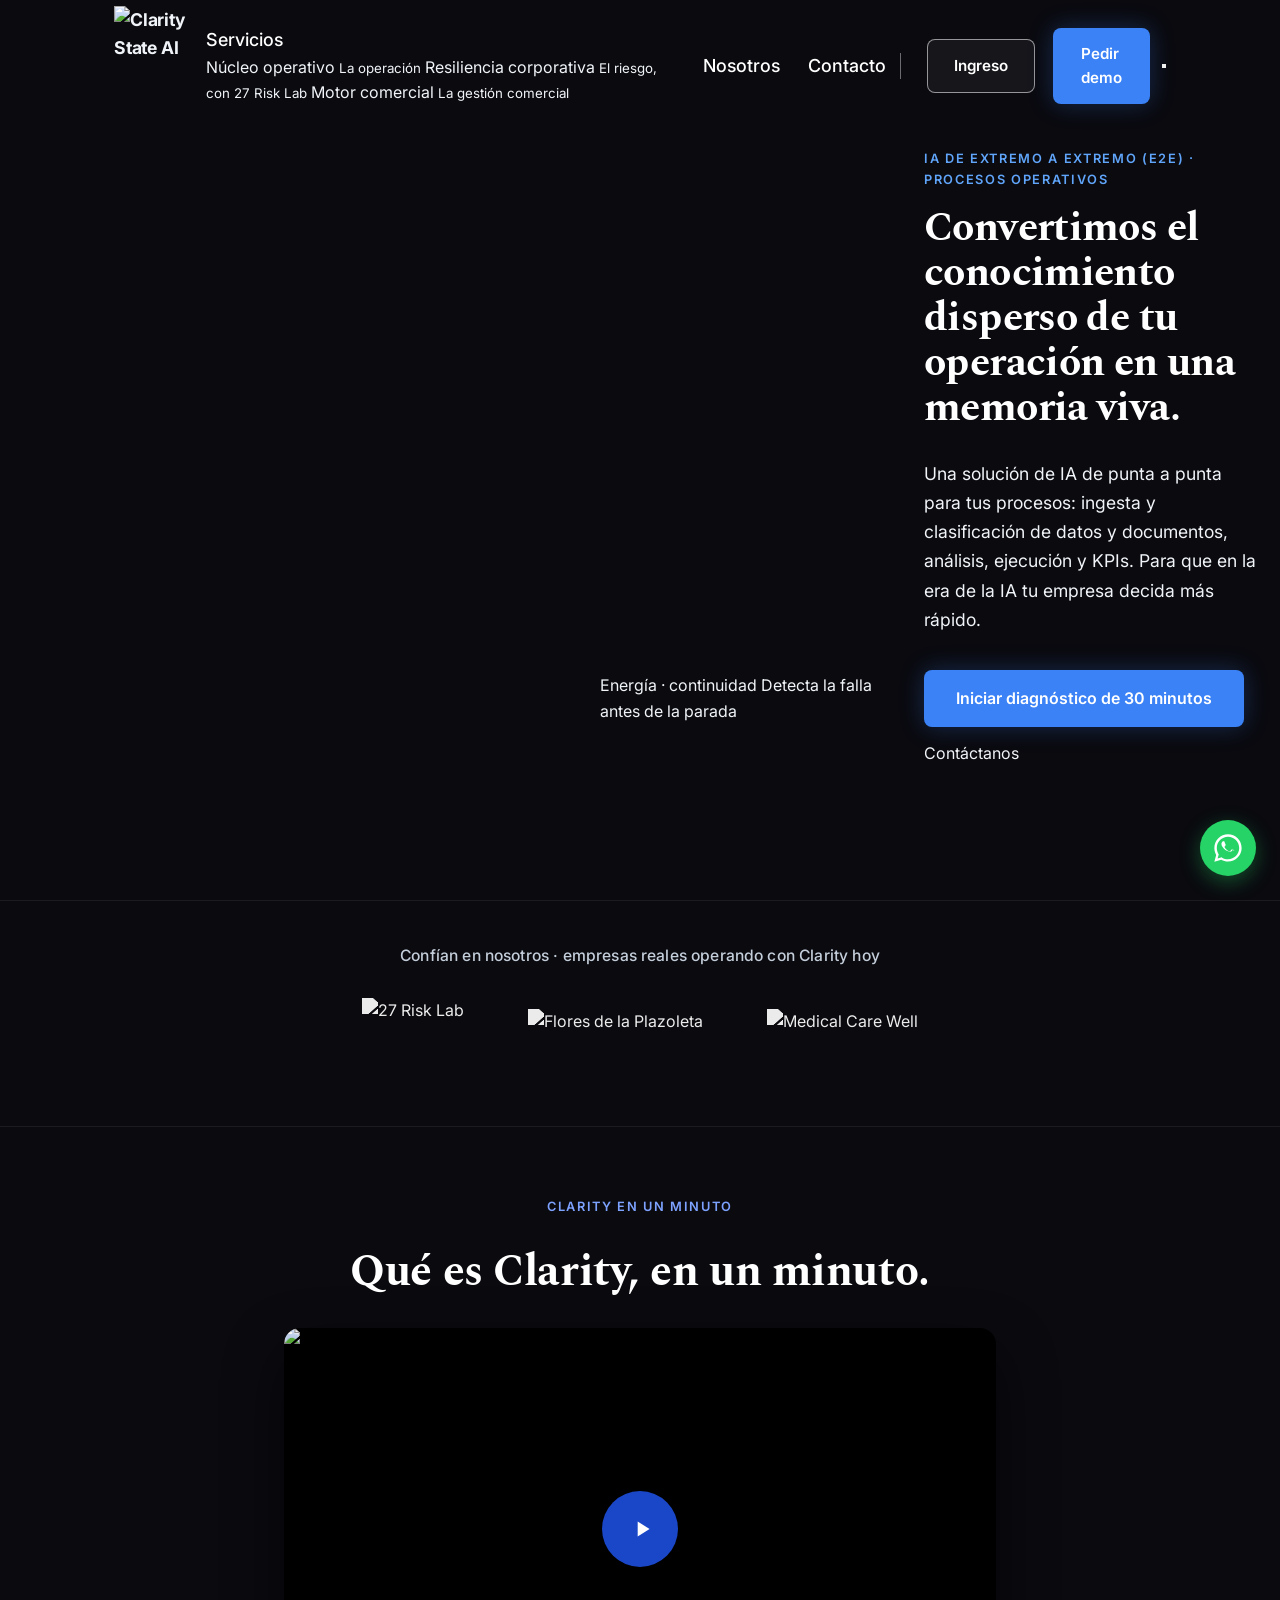
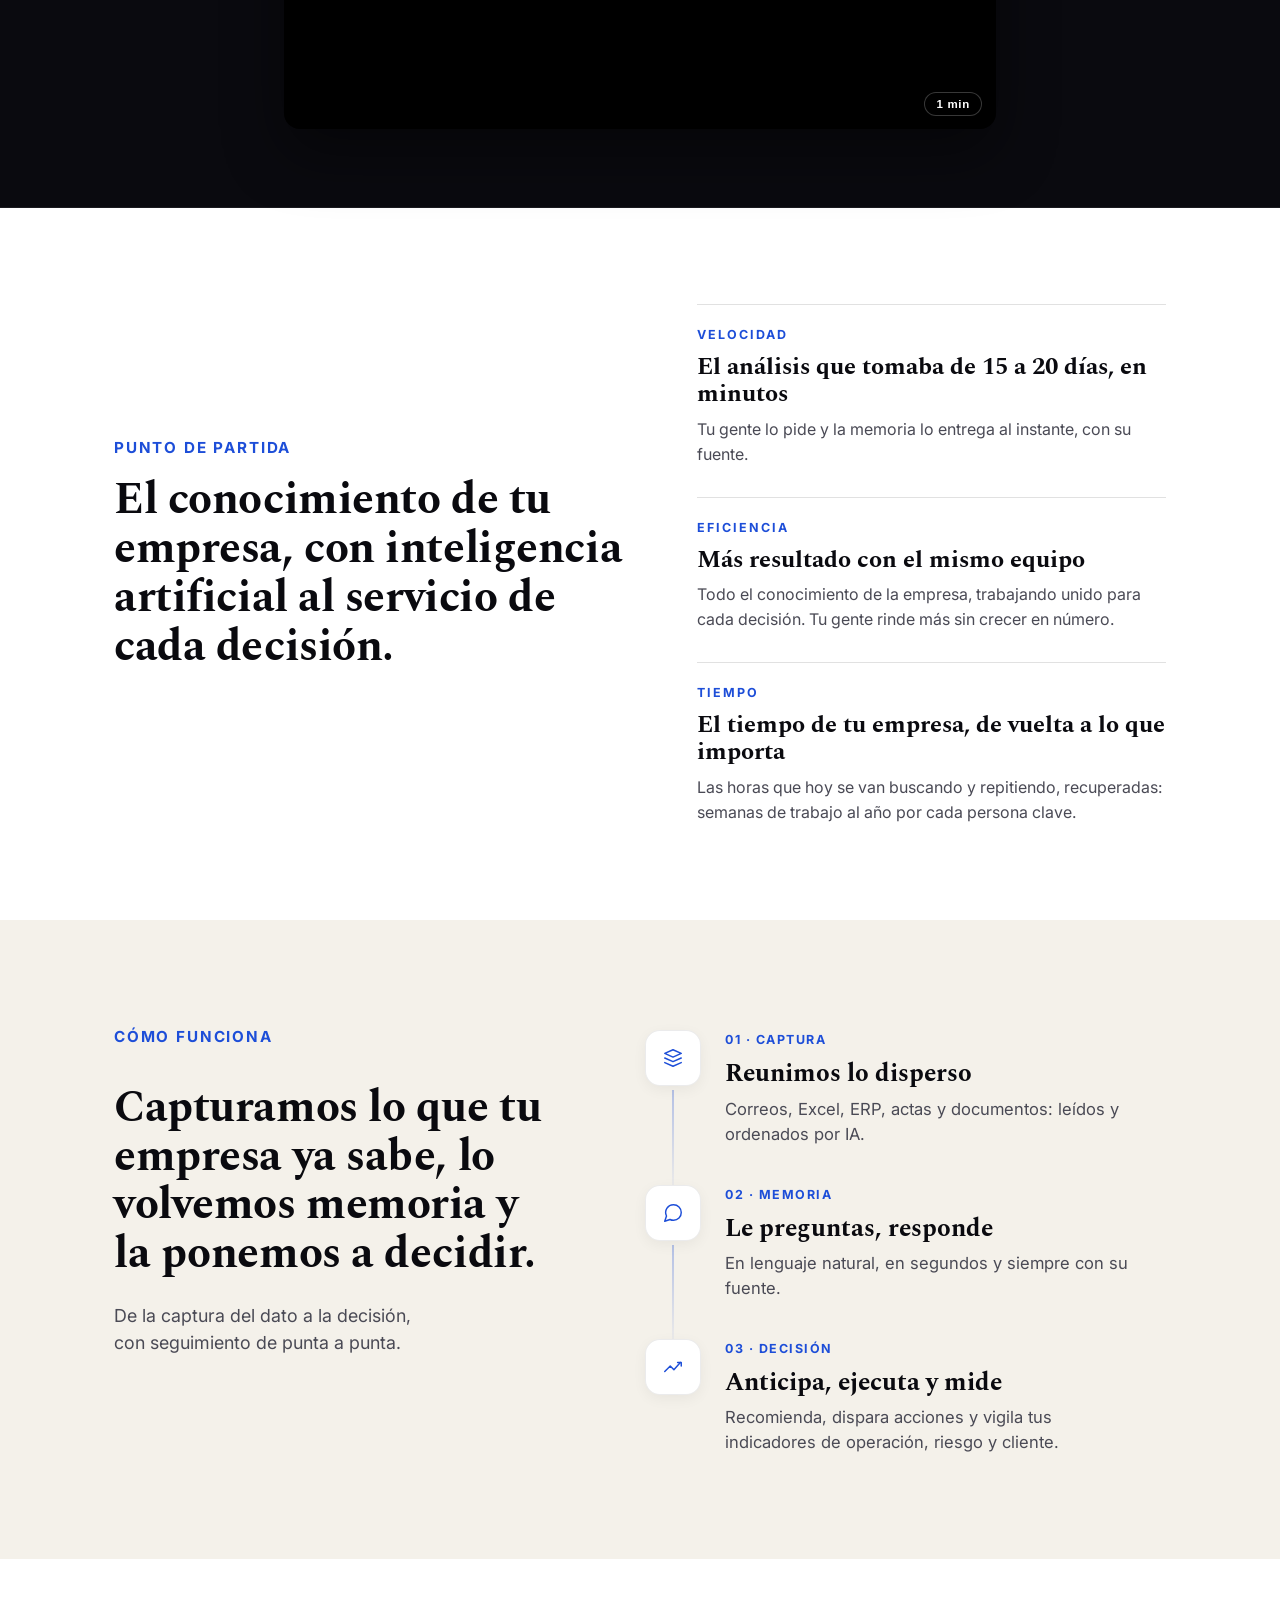
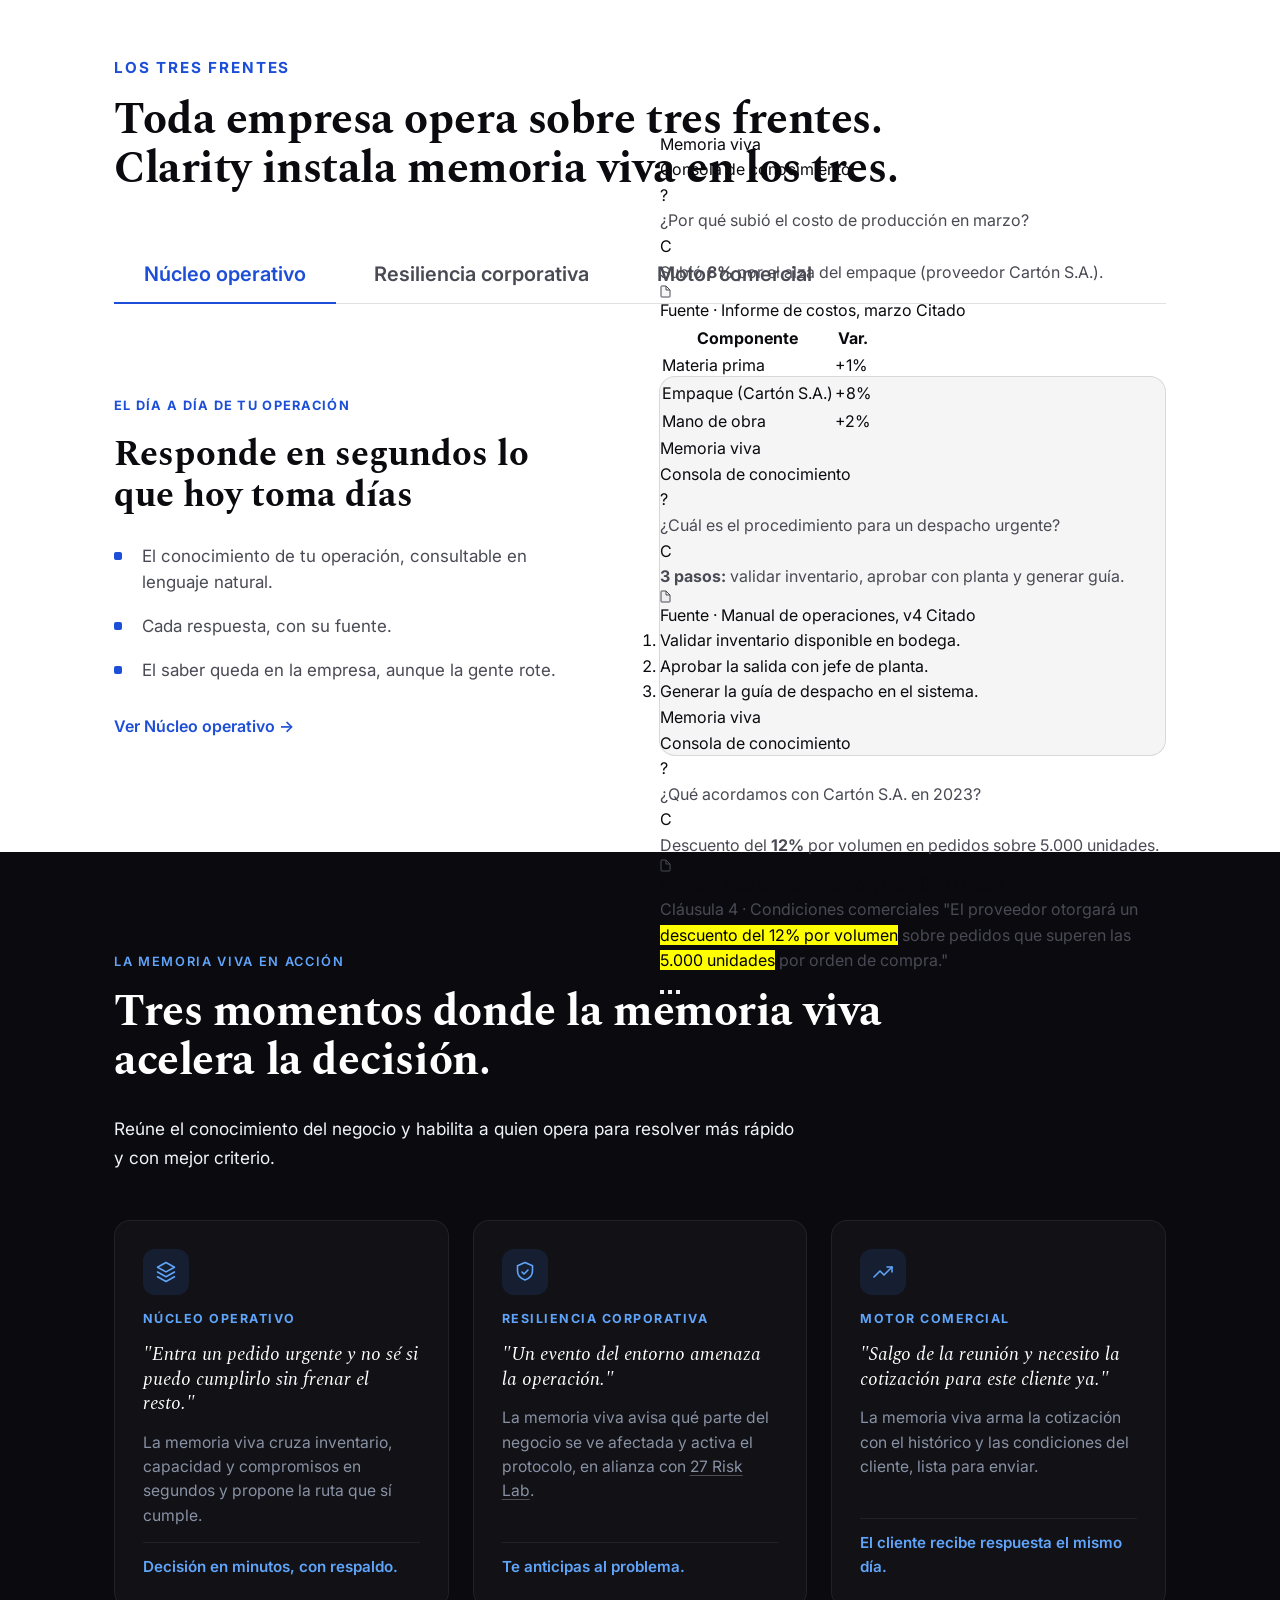
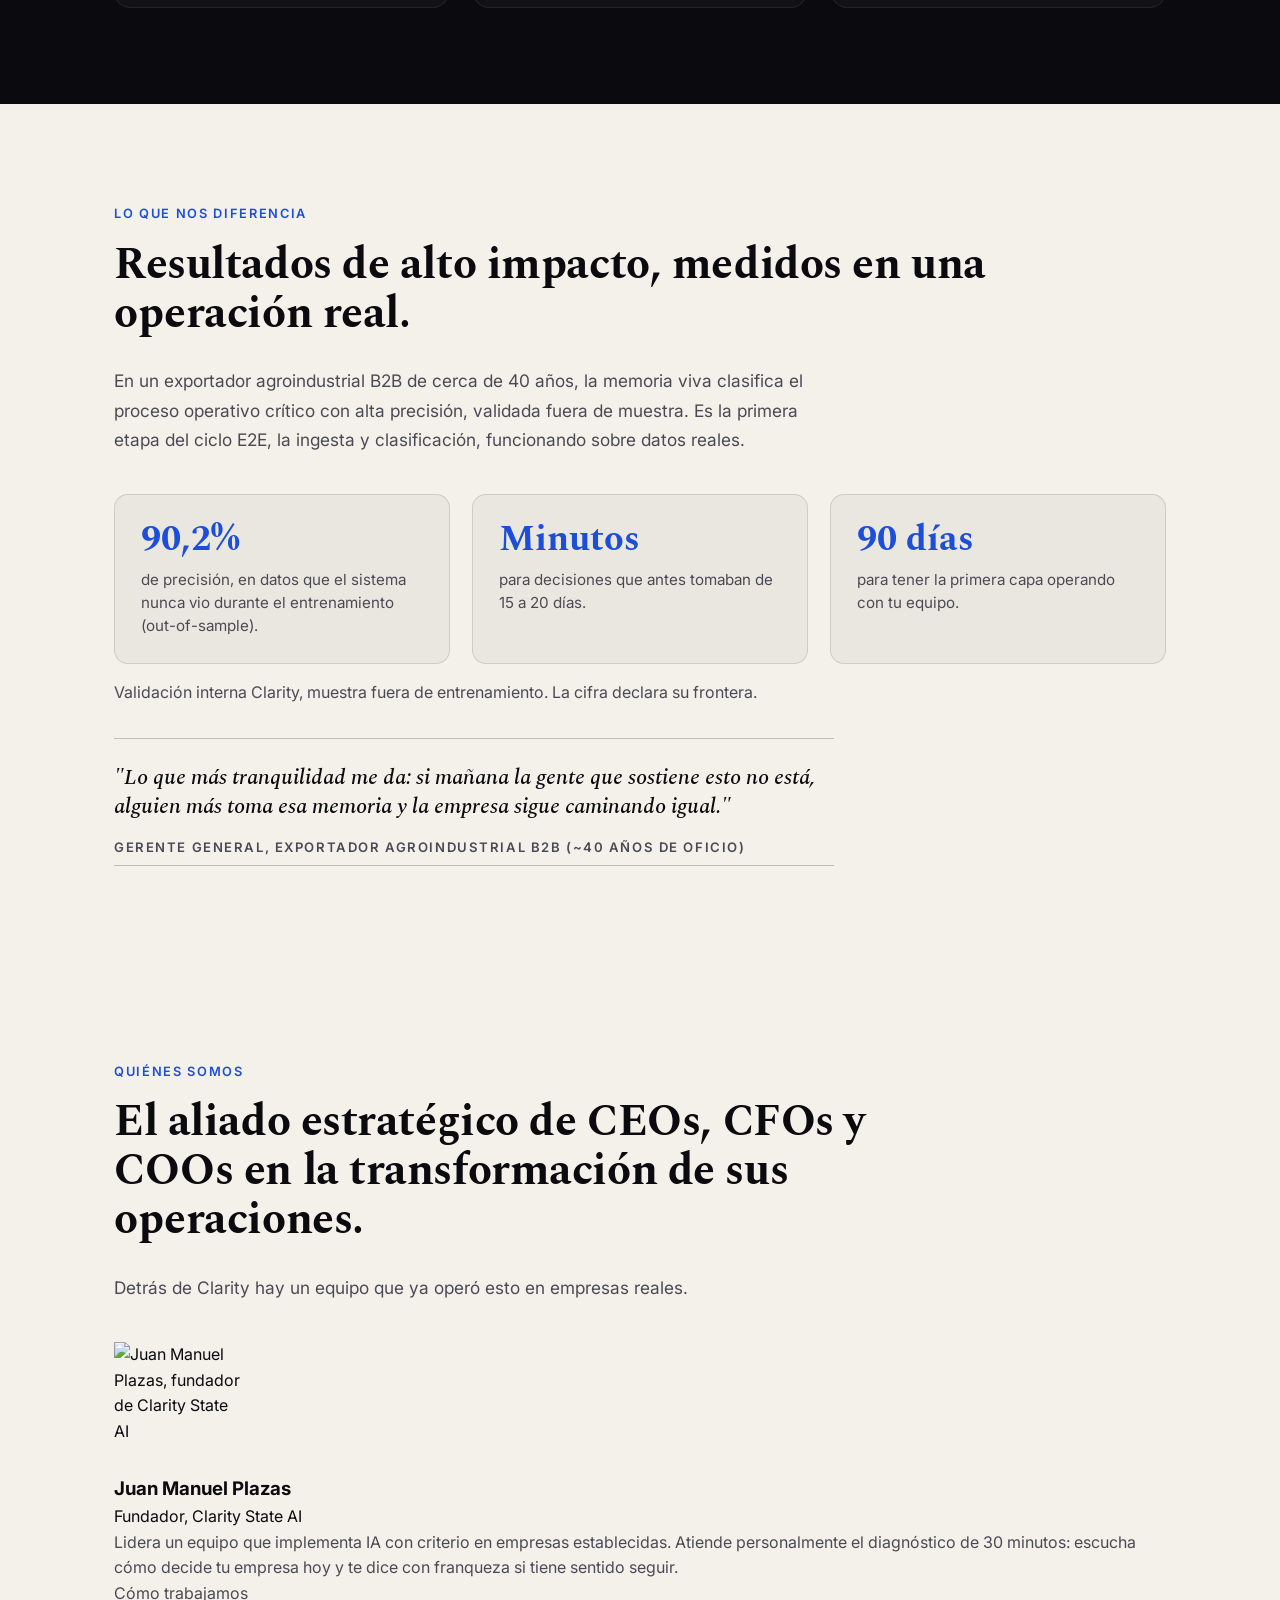
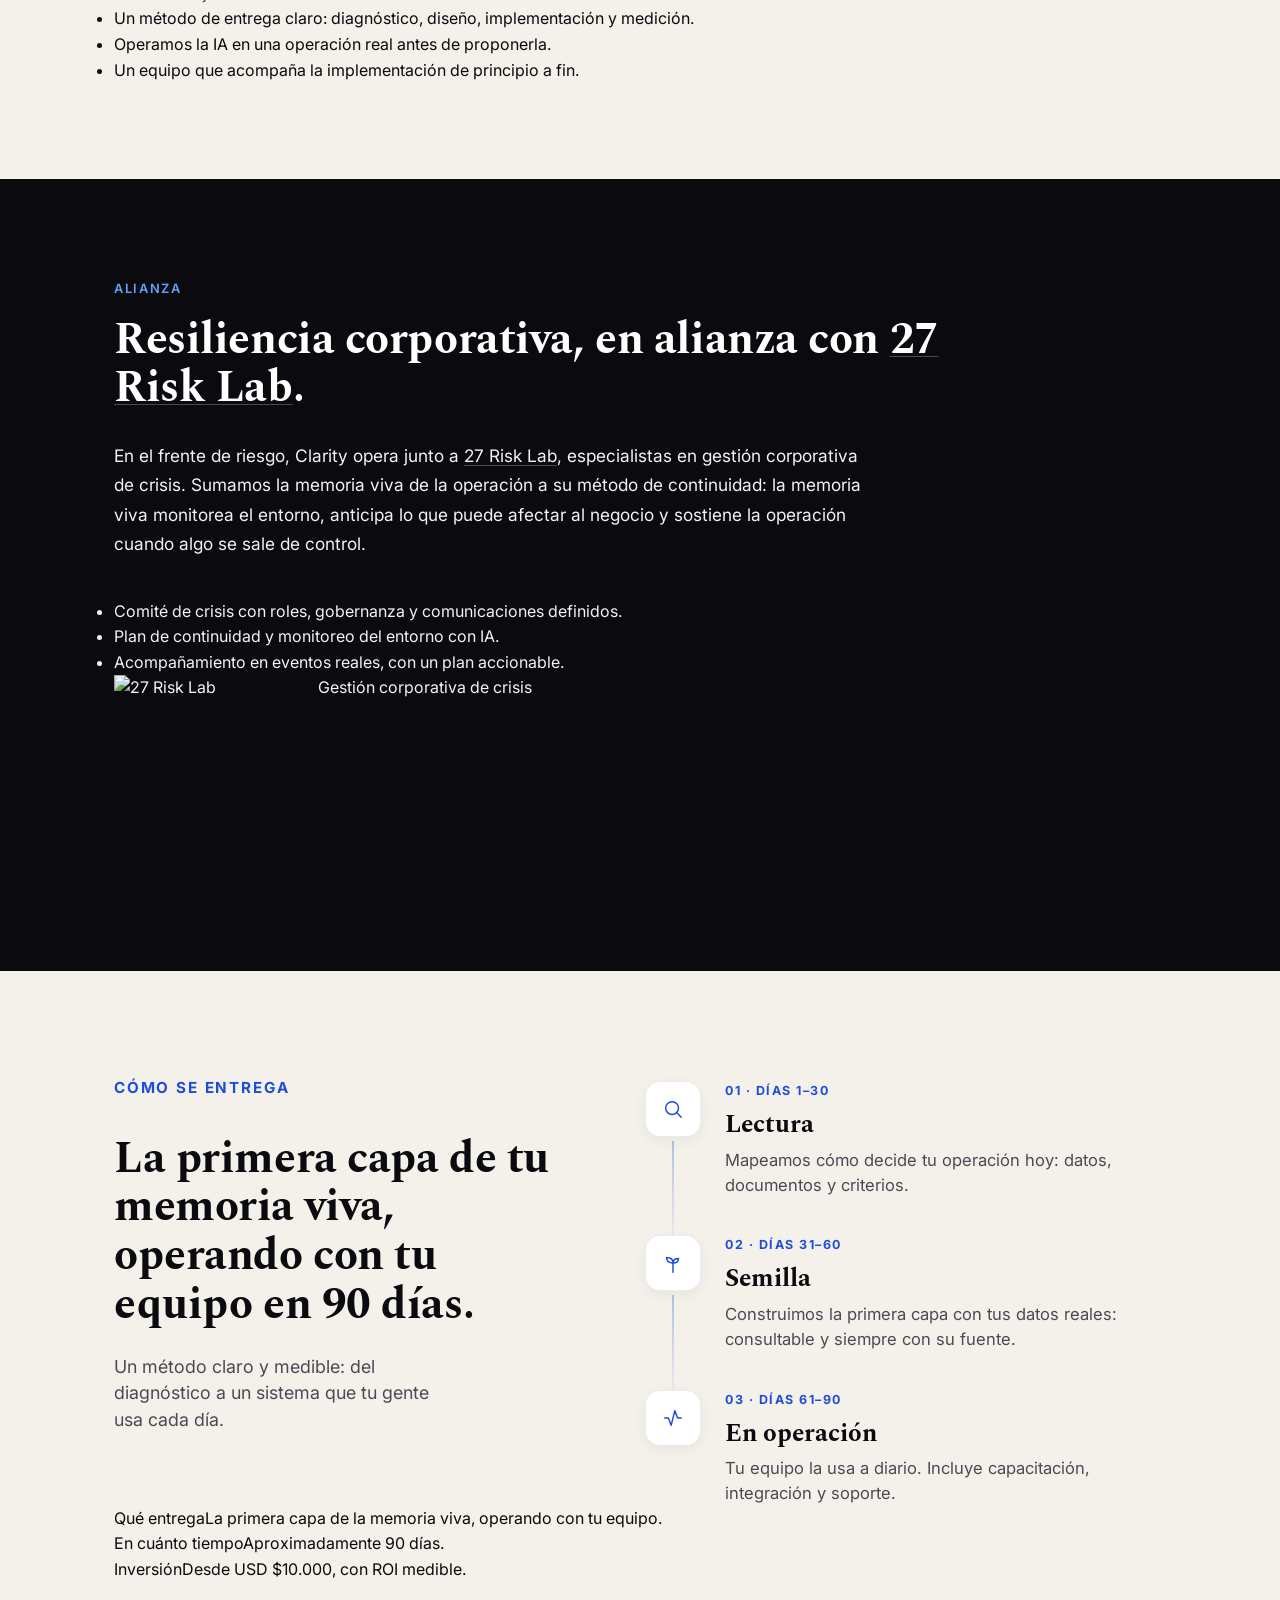
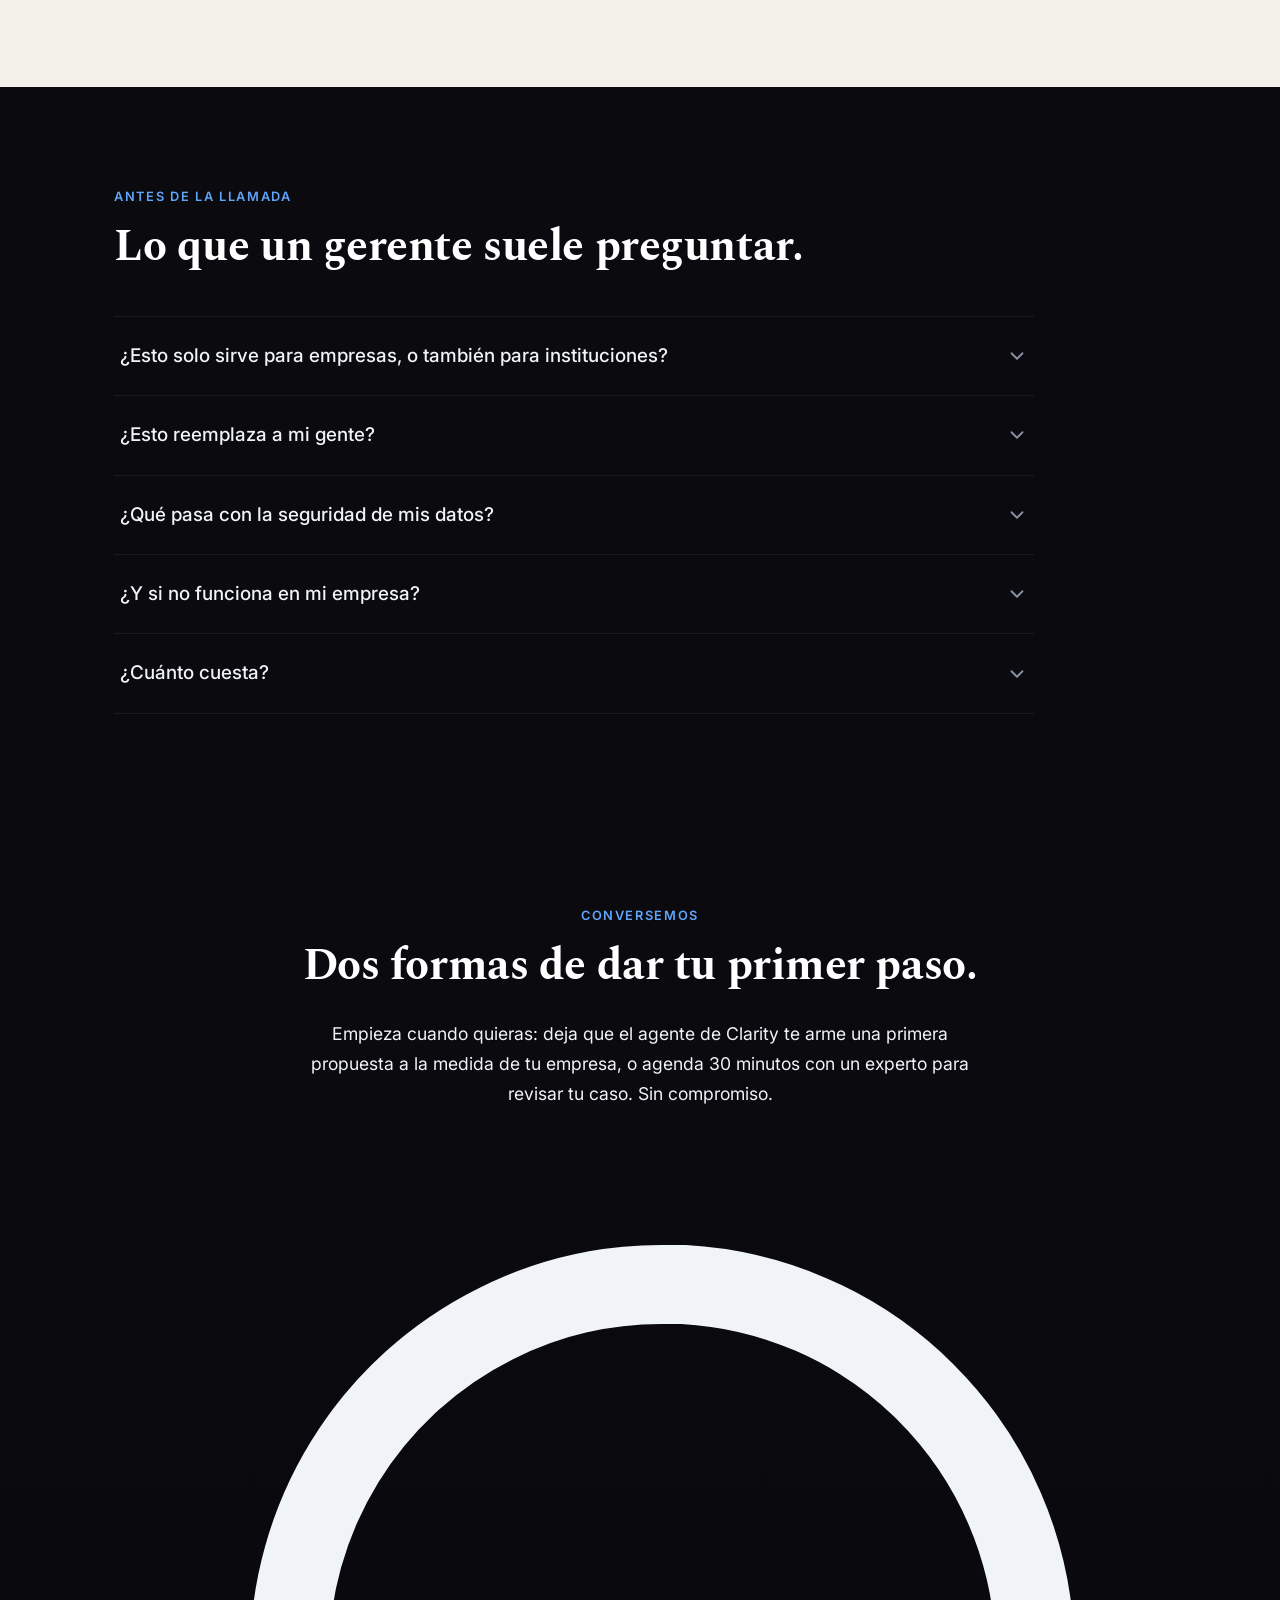
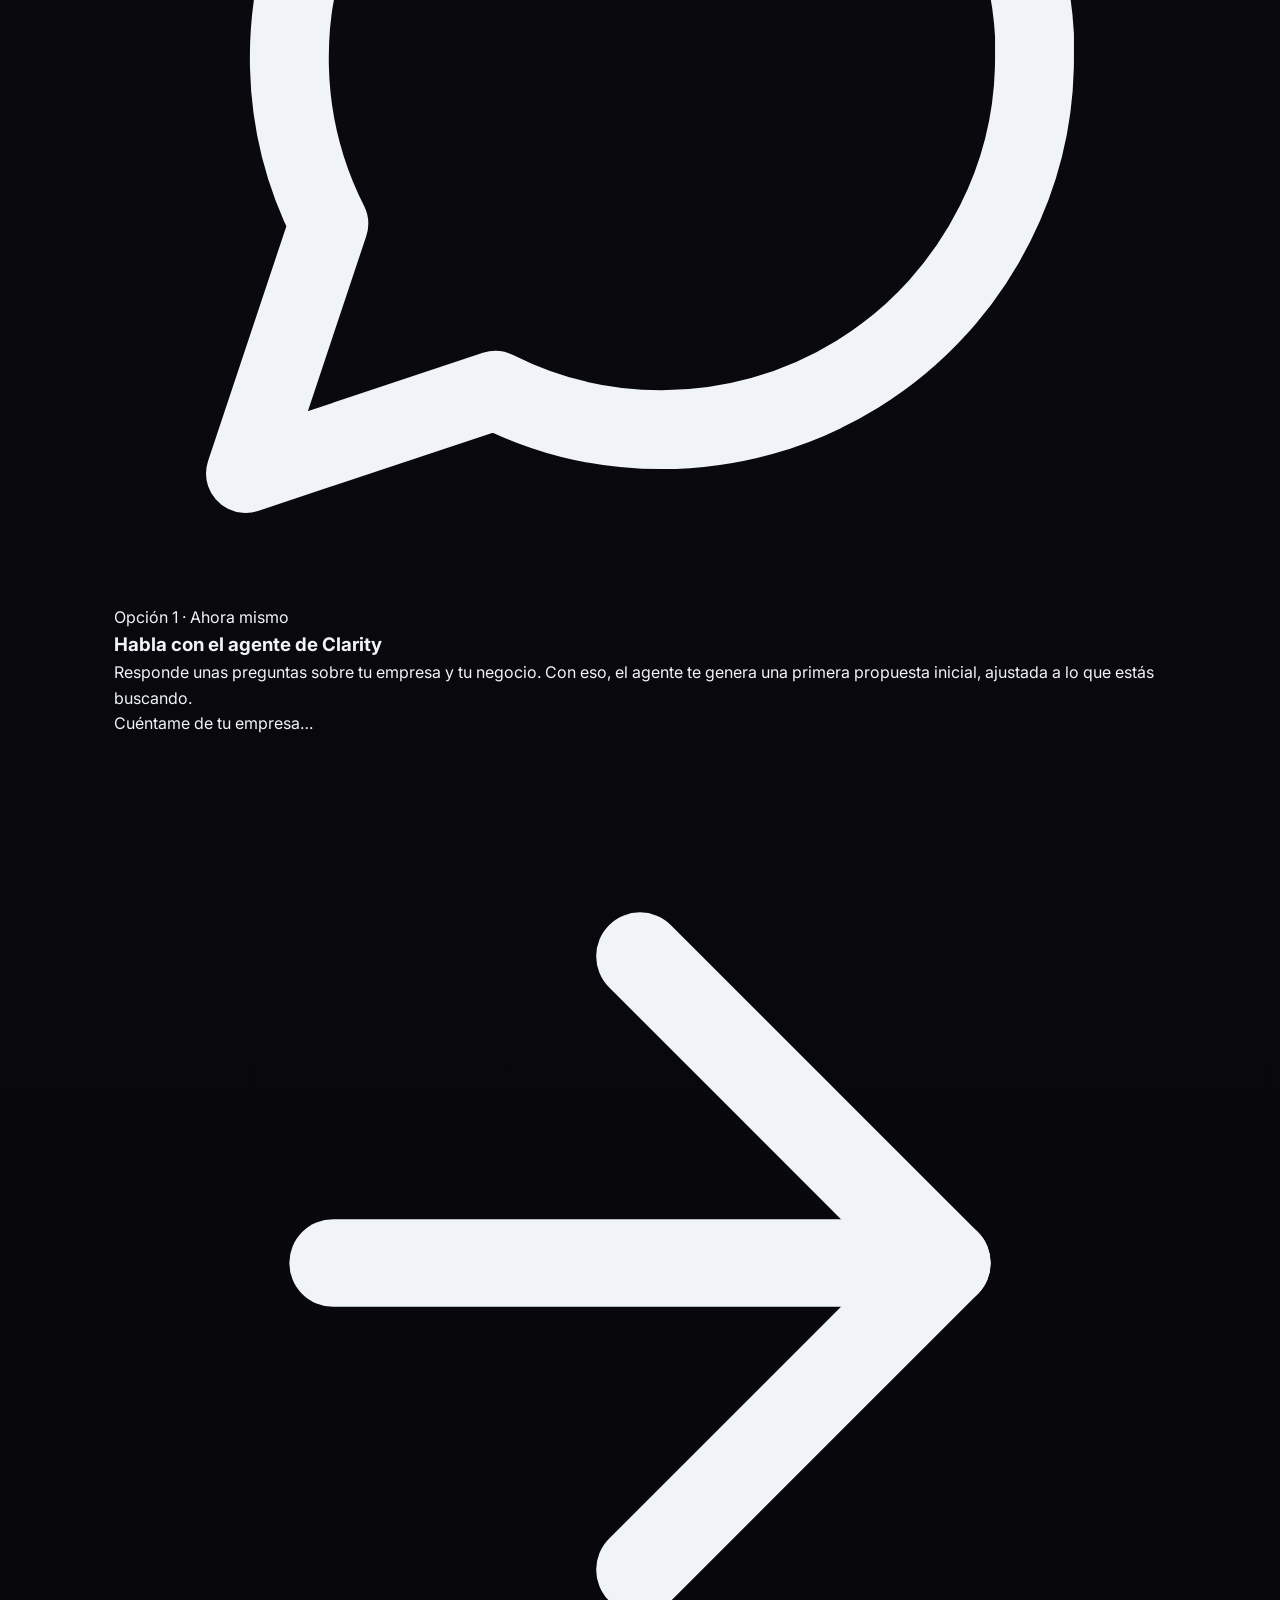
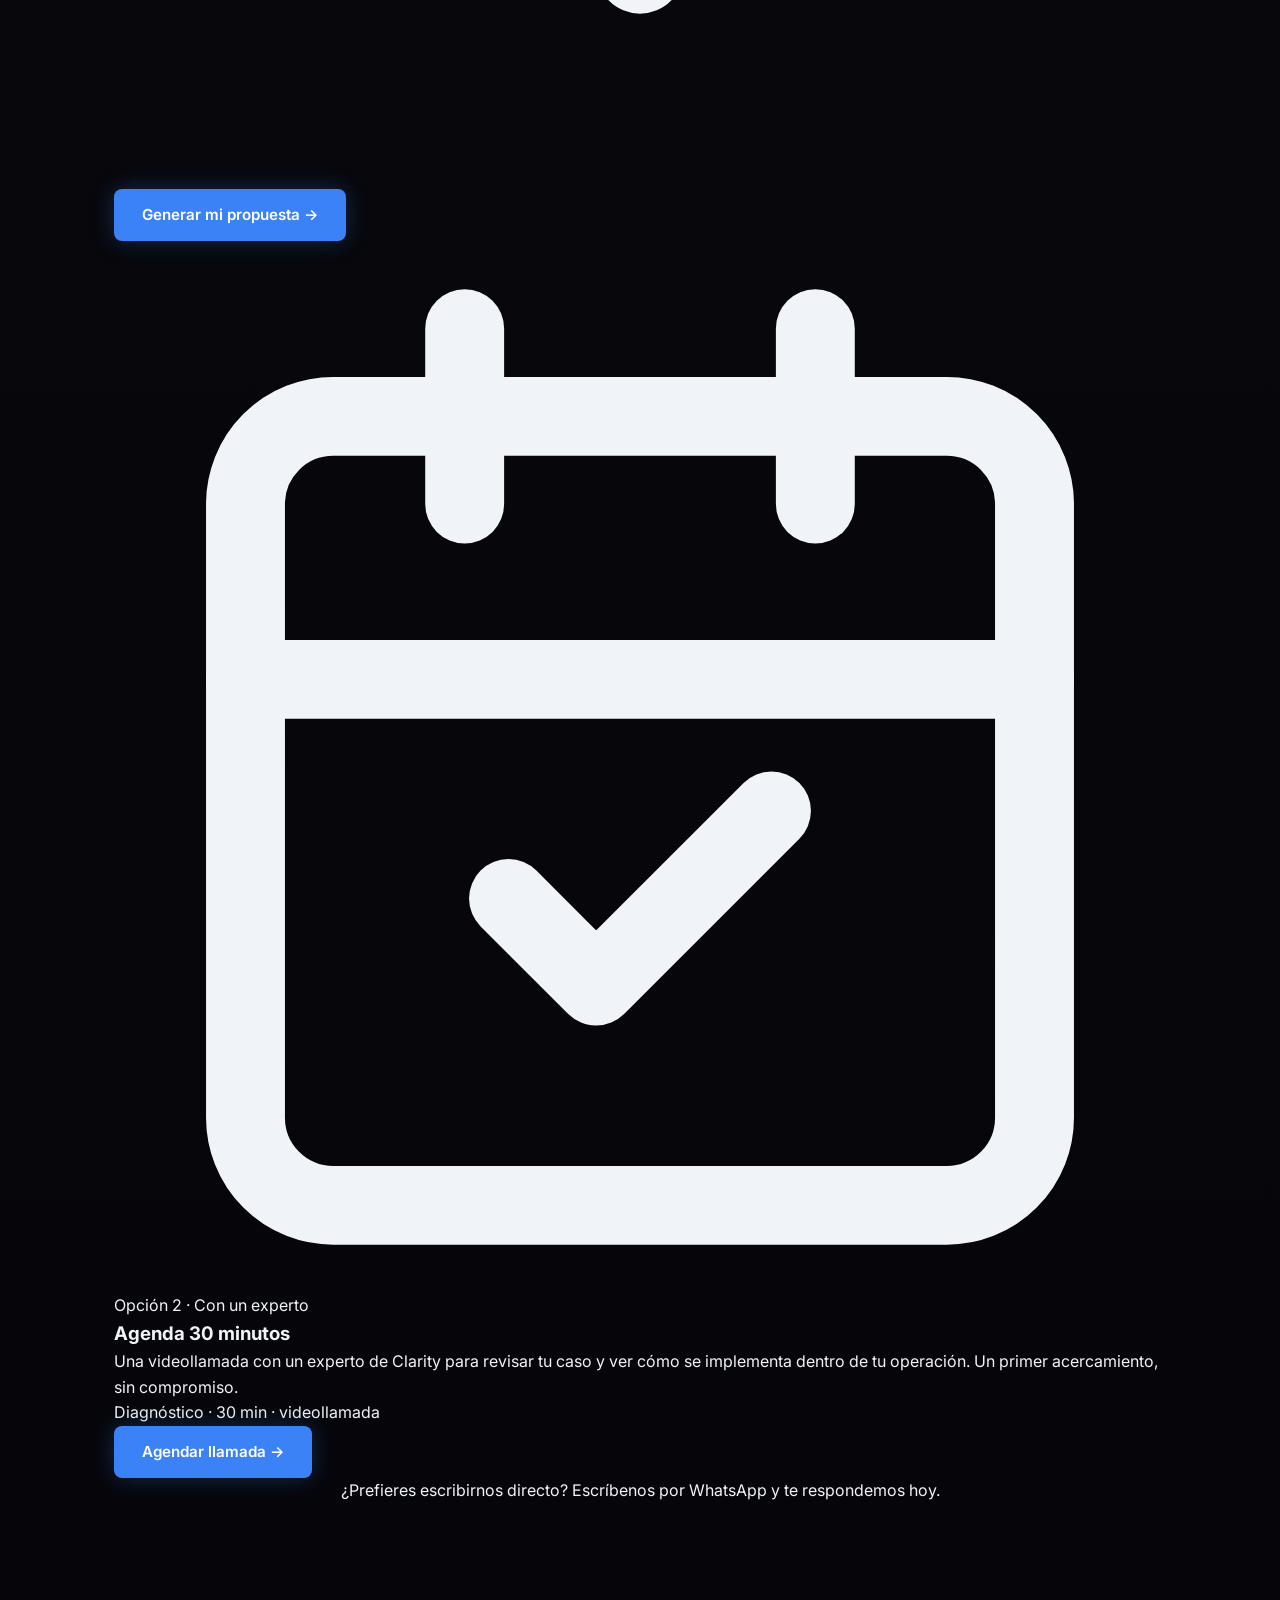
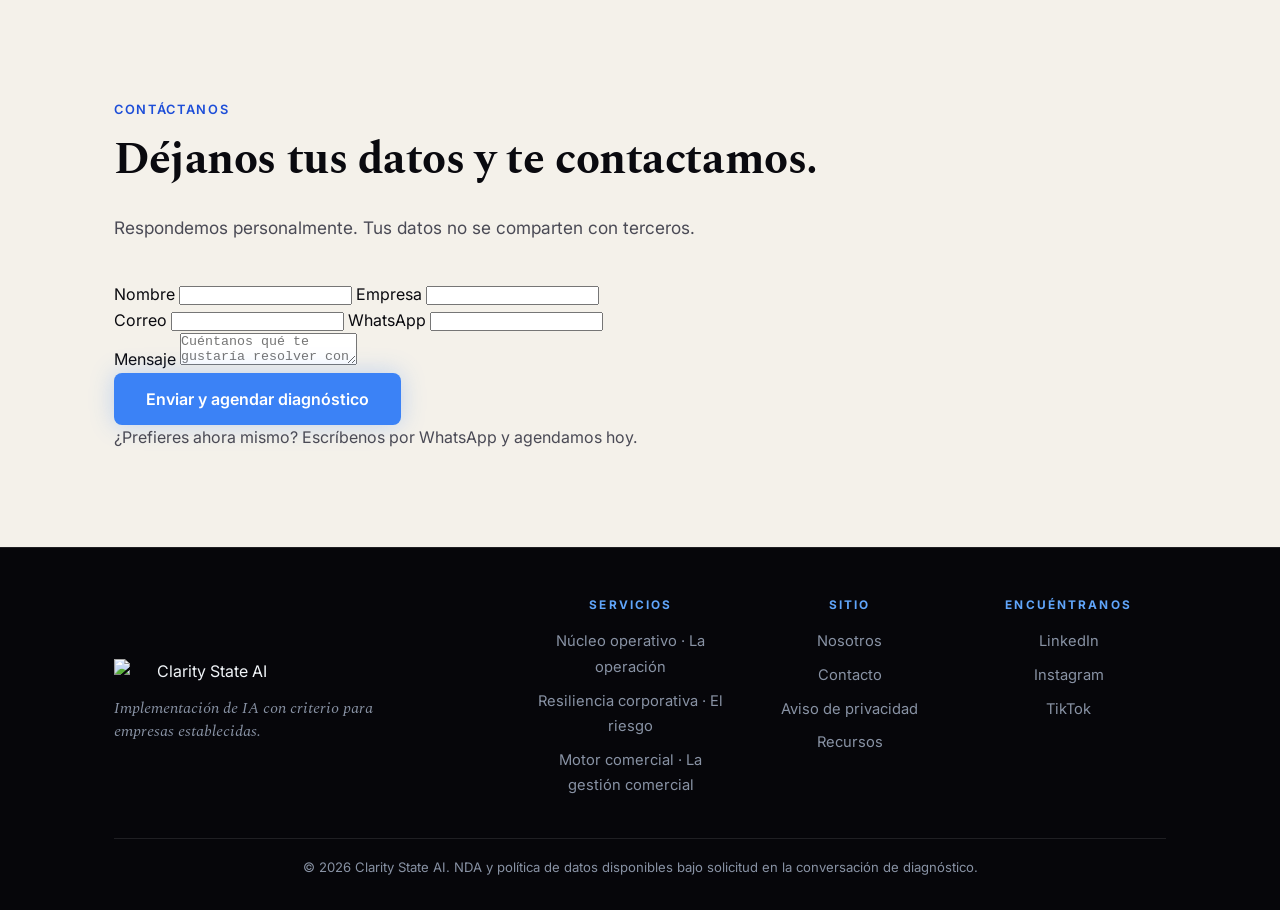
==== commit 85d73ce5: "Home: video "Clarity en un minuto" con thumbnail entre Confían y Punto de partida - Nueva banda #cla" ====
--- a/index.html
+++ b/index.html
@@ -117,6 +117,21 @@
         <div class="trust-logo"><img src="assets/img/logo-plazoleta.webp" alt="Flores de la Plazoleta" /></div>
         <div class="trust-logo"><img src="assets/img/logo-mcw.png" alt="Medical Care Well" /></div>
       </div>
+    </div>
+  </section>
+
+  <!-- ============ VIDEO · CLARITY EN UN MINUTO ============ -->
+  <section class="section c1m-band" id="clarity-en-un-minuto">
+    <div class="container c1m-wrap">
+      <p class="eyebrow">Clarity en un minuto</p>
+      <h2 class="section-headline c1m-head">Qué es Clarity, en un minuto.</h2>
+      <button type="button" class="c1m-thumb" id="c1m-open" data-c1m-open aria-haspopup="dialog" aria-label="Reproducir el video: Clarity en un minuto">
+        <img class="c1m-thumb-img" src="https://res.cloudinary.com/ixgwswcz/video/upload/so_49.5,w_1280,ar_16:9,c_fill,q_auto,f_jpg/clarity-web/c1m-horizontal.jpg" alt="Vista previa del video de Clarity State AI" loading="lazy" />
+        <span class="c1m-thumb-play" aria-hidden="true">
+          <svg viewBox="0 0 24 24" width="26" height="26" fill="currentColor"><path d="M8 5v14l11-7z"/></svg>
+        </span>
+        <span class="c1m-thumb-badge">1 min</span>
+      </button>
     </div>
   </section>
 
@@ -1128,6 +1143,16 @@
     </svg>
   </a>
 
+  <!-- Lightbox del video "Clarity en un minuto" (C1M) -->
+  <div class="c1m-modal" id="c1m-modal" role="dialog" aria-modal="true" aria-label="Clarity en un minuto">
+    <div class="c1m-modal-inner">
+      <button type="button" class="c1m-close" aria-label="Cerrar video">&times;</button>
+      <video controls playsinline preload="none" poster="https://res.cloudinary.com/ixgwswcz/video/upload/so_49.5,w_1280,q_auto,f_jpg/clarity-web/c1m-horizontal.jpg">
+        <source src="https://res.cloudinary.com/ixgwswcz/video/upload/v1784587070/clarity-web/c1m-horizontal.mp4" type="video/mp4" />
+      </video>
+    </div>
+  </div>
+
   <script src="js/main.js"></script>
   <script src="js/main-multipagina.js"></script>
   <script src="js/hero-overlay.js"></script>
--- a/css/styles.css
+++ b/css/styles.css
@@ -0,0 +1,1755 @@
+/* ============================================
+   CLARITY STATE AI — Landing Page Styles
+   Dark / Light mode | Inter font
+   ============================================ */
+
+/* ---- Google Fonts ---- */
+@import url('https://fonts.googleapis.com/css2?family=Inter:wght@400;500;600;700;800&display=swap');
+
+/* ---- Variables — Dark mode (default) ---- */
+:root {
+  --bg-primary: #0a0a0f;
+  --bg-secondary: #0f1219;
+  --bg-card: #121a24;
+  --accent: #3b82f6;
+  --accent-light: #60a5fa;
+  --accent-dark: #1e3a5f;
+  --accent-glow: rgba(59, 130, 246, 0.12);
+  --accent-glow-strong: rgba(59, 130, 246, 0.28);
+  --text-primary: #f0f4f8;
+  --text-muted: #8892a4;
+  --border: rgba(255, 255, 255, 0.07);
+  --border-accent: rgba(59, 130, 246, 0.22);
+  --font: 'Inter', sans-serif;
+  --radius: 12px;
+  --radius-sm: 8px;
+  --transition: 0.2s ease;
+  --container: 1100px;
+  /* Logo PNG con colores reales — sin filter */
+  --logo-filter: none;
+}
+
+/* ---- Variables — Light mode ---- */
+[data-theme="light"] {
+  --bg-primary: #f8fafc;
+  --bg-secondary: #f1f5f9;
+  --bg-card: #ffffff;
+  --accent: #2563eb;
+  --accent-light: #3b82f6;
+  --accent-dark: #1e3a5f;
+  --accent-glow: rgba(37, 99, 235, 0.10);
+  --accent-glow-strong: rgba(37, 99, 235, 0.22);
+  --text-primary: #0f172a;
+  --text-muted: #64748b;
+  --border: rgba(0, 0, 0, 0.08);
+  --border-accent: rgba(37, 99, 235, 0.25);
+  /* Logo PNG con colores reales — sin filter */
+  --logo-filter: none;
+}
+
+/* ---- Reset ---- */
+*, *::before, *::after {
+  box-sizing: border-box;
+  margin: 0;
+  padding: 0;
+}
+
+html {
+  scroll-behavior: smooth;
+  scroll-padding-top: 80px; /* compensar navbar fixed v1.5 */
+  font-size: 16px;
+}
+
+@media (prefers-reduced-motion: reduce) {
+  html { scroll-behavior: auto; }
+}
+
+body {
+  font-family: var(--font);
+  background-color: var(--bg-primary);
+  color: var(--text-primary);
+  line-height: 1.6;
+  overflow-x: hidden;
+}
+
+a {
+  color: inherit;
+  text-decoration: none;
+}
+
+img, svg {
+  display: block;
+  max-width: 100%;
+}
+
+/* ---- Utilities ---- */
+.container {
+  max-width: var(--container);
+  margin: 0 auto;
+  padding: 0 24px;
+}
+
+.section {
+  padding: 96px 0;
+}
+
+
+/* ---- Buttons ---- */
+.btn {
+  display: inline-flex;
+  align-items: center;
+  gap: 8px;
+  padding: 14px 28px;
+  border-radius: var(--radius-sm);
+  font-family: var(--font);
+  font-size: 0.95rem;
+  font-weight: 600;
+  cursor: pointer;
+  transition: all var(--transition);
+  border: none;
+  text-decoration: none;
+}
+
+.btn-primary {
+  background: var(--accent);
+  color: #fff;
+  box-shadow: 0 0 24px var(--accent-glow-strong);
+}
+
+.btn-primary:hover {
+  background: var(--accent-light);
+  box-shadow: 0 0 36px var(--accent-glow-strong);
+  transform: translateY(-1px);
+}
+
+.btn-outline {
+  background: transparent;
+  color: var(--text-primary);
+  border: 1px solid var(--border-accent);
+}
+
+.btn-outline:hover {
+  background: var(--accent-glow);
+  border-color: var(--accent);
+  transform: translateY(-1px);
+}
+
+
+/* ---- Fade-in animation ---- */
+@keyframes fadeInUp {
+  from {
+    opacity: 0;
+    transform: translateY(24px);
+  }
+  to {
+    opacity: 1;
+    transform: translateY(0);
+  }
+}
+
+.fade-in {
+  opacity: 0;
+  transform: translateY(24px);
+  transition: opacity 0.6s ease, transform 0.6s ease;
+}
+
+.fade-in.visible {
+  opacity: 1;
+  transform: translateY(0);
+}
+
+/* ---- NAVBAR ---- */
+.navbar {
+  position: fixed;
+  top: 0;
+  left: 0;
+  right: 0;
+  z-index: 100;
+  padding: 6px 0;
+  transition: background var(--transition), padding var(--transition);
+}
+
+.navbar.scrolled {
+  background: rgba(8, 12, 16, 0.95);
+  backdrop-filter: blur(12px);
+  padding: 4px 0;
+  border-bottom: 1px solid var(--border);
+}
+
+.navbar .container {
+  display: flex;
+  align-items: center;
+  justify-content: space-between;
+}
+
+.navbar-logo {
+  font-size: 1.1rem;
+  font-weight: 700;
+  letter-spacing: -0.01em;
+  color: var(--text-primary);
+}
+
+.navbar-logo span {
+  color: var(--accent);
+}
+
+.navbar-cta {
+  display: flex;
+  gap: 12px;
+  align-items: center;
+}
+
+/* ---- HERO ---- */
+.hero {
+  min-height: 100vh;
+  display: flex;
+  align-items: center;
+  position: relative;
+  overflow: hidden;
+  padding: 120px 0 80px;
+  width: 100%;
+}
+
+/* Decoraciones del hero v1 desactivadas en v1.5 — el particle field
+   full-bleed (.hero-canvas-wrapper) es ahora el wallpaper del hero.
+   Mantenerlas creaba una "línea divisoria" visible y una zona "más azul"
+   asimétrica en el lado derecho. */
+.hero::before { content: none; }
+.hero::after  { content: none; }
+
+.hero-spotlight {
+  position: absolute;
+  top: -200px;
+  left: 50%;
+  transform: translateX(-50%);
+  width: 900px;
+  height: 900px;
+  background: radial-gradient(ellipse at 65% 45%, rgba(59, 130, 246, 0.16) 0%, rgba(96, 165, 250, 0.06) 35%, transparent 65%);
+  pointer-events: none;
+  z-index: 0;
+  pointer-events: none;
+}
+
+.hero-content {
+  position: relative;
+  z-index: 1;
+  display: grid;
+  grid-template-columns: 1fr;
+  gap: 60px;
+  align-items: center;
+  animation: fadeInUp 0.8s ease both;
+  z-index: 2;
+}
+
+.hero-text {
+  display: flex;
+  flex-direction: column;
+  max-width: 600px;
+}
+
+
+.hero-title {
+  font-size: clamp(2.4rem, 5vw, 3.4rem);
+  font-weight: 800;
+  letter-spacing: -0.03em;
+  line-height: 1.15;
+  margin-bottom: 20px;
+  text-align: left;
+}
+
+.hero-title .highlight {
+  color: var(--accent);
+}
+
+.hero-subtitle {
+  font-size: 1.05rem;
+  color: var(--text-muted);
+  margin-bottom: 36px;
+  line-height: 1.7;
+  text-align: left;
+}
+
+.hero-buttons {
+  display: flex;
+  gap: 14px;
+  flex-wrap: wrap;
+  justify-content: flex-start;
+  margin-bottom: 24px;
+}
+
+.btn-lg {
+  padding: 16px 32px;
+  font-size: 1rem;
+}
+
+
+/* ---- PROBLEMA ---- */
+
+
+/* ---- Bloque de contraste (por qué otros métodos fallan) ---- */
+
+
+/* ---- SOLUCIÓN (Rediseño Finmark style) ---- */
+
+/* BLOQUE A: Qué es */
+
+
+/* BLOQUE B: Cómo funciona (vertical Finmark style) */
+
+
+/* BLOQUE C: Por qué funciona */
+
+
+/* BLOQUE D: Social proof */
+
+
+/* CTA */
+
+
+/* ---- SERVICIOS ---- */
+
+
+/* ---- LEAD MAGNETS ---- */
+
+
+/* Bloque de cierre — Transición a Cerebro Operativo */
+
+
+/* ---- MODAL ---- */
+
+
+.modal-overlay.open {
+  display: flex;
+}
+
+
+/* ---- FORMULARIO ---- */
+/* Estilos legacy del modelo viejo (modal de captura). 2026-05-15:
+   el embudo único pasa a WhatsApp Business (D-14) y el modal ya no
+   se renderiza en index.html v2. Se conservan los estilos por si una
+   sección futura reusa el patrón de form, pero no son protagonistas. */
+
+
+/* ---- SOBRE MÍ / FOUNDER ---- */
+
+/* Layout 2-columnas: texto izq (55-60%), fotos der (40-45%) */
+
+
+/* Inline link a El Solar CG */
+
+
+/* CALLOUT DE CREDIBILIDAD (Números tipo Mateo) */
+
+
+/* FOOTER: Social links + Formado con */
+
+
+/* COLUMNA DERECHA: Stack de fotos */
+
+
+/* Avatar placeholder (obsoleto pero mantenido por compatibilidad) */
+
+
+/* ---- AGENDA ---- */
+
+
+/* Scarcity line */
+
+
+/* WhatsApp note debajo del botón */
+
+
+/* ---- FAQ Mini Section ---- */
+
+
+/* Acordeón estilo Telepatía (dark). Desplegable, letra grande y legible. */
+.faq-accordion {
+  margin-top: 44px;
+  max-width: 920px;
+  border-top: 1px solid var(--border);
+}
+
+.faq-item {
+  border-bottom: 1px solid var(--border);
+}
+
+.faq-item > summary {
+  list-style: none;
+  cursor: pointer;
+  display: flex;
+  align-items: center;
+  justify-content: space-between;
+  gap: 28px;
+  padding: 26px 6px;
+  font-family: var(--f-sans);
+  font-size: 1.18rem;
+  font-weight: 500;
+  line-height: 1.4;
+  color: var(--text-primary);
+  transition: color 0.2s ease;
+}
+.faq-item > summary::-webkit-details-marker { display: none; }
+.faq-item > summary::marker { content: ''; }
+.faq-item > summary:hover { color: var(--accent-light); }
+.faq-item[open] > summary { color: var(--accent-light); }
+
+.faq-chevron {
+  flex-shrink: 0;
+  width: 22px;
+  height: 22px;
+  color: var(--text-muted);
+  transition: transform 0.28s ease, color 0.2s ease;
+}
+.faq-item[open] .faq-chevron {
+  transform: rotate(180deg);
+  color: var(--accent-light);
+}
+
+.faq-answer {
+  padding: 0 6px 28px;
+}
+.faq-item[open] .faq-answer {
+  animation: faqReveal 0.3s ease;
+}
+.faq-answer p {
+  margin: 0;
+  font-size: 1.04rem;
+  line-height: 1.72;
+  color: var(--text-muted);
+  max-width: 700px;
+}
+
+@keyframes faqReveal {
+  from { opacity: 0; transform: translateY(-6px); }
+  to   { opacity: 1; transform: translateY(0); }
+}
+
+
+/* TODO: Pegar aquí el embed de Calendly o Cal.com */
+#calendar-embed {
+  width: 100%;
+}
+
+
+/* ---- FOOTER ---- */
+.footer {
+  background: var(--bg-secondary);
+  border-top: 1px solid var(--border);
+  padding: 40px 0;
+}
+
+.footer-inner {
+  display: flex;
+  flex-direction: column;
+  align-items: center;
+  gap: 20px;
+  text-align: center;
+}
+
+.footer-logo {
+  font-size: 1rem;
+  font-weight: 700;
+}
+
+.footer-logo span {
+  color: var(--accent);
+}
+
+
+.footer-link {
+  font-size: 0.85rem;
+  color: var(--text-muted);
+  transition: color var(--transition);
+}
+
+.footer-link:hover {
+  color: var(--text-primary);
+}
+
+
+.footer-copy {
+  font-size: 0.78rem;
+  color: var(--text-muted);
+}
+
+/* ============================================
+   RESPONSIVE — TABLET (≤768px)
+   ============================================ */
+@media (max-width: 768px) {
+  /* Secciones */
+  .section { padding: 56px 0; }
+
+  /* Hero */
+  .hero { padding: 80px 0 48px; }
+  .hero-content { grid-template-columns: 1fr; gap: 32px; }
+  .hero-title { font-size: 2.2rem; text-align: left; }
+  .hero-subtitle { font-size: 0.95rem; text-align: left; }
+  .hero-buttons { justify-content: flex-start; }
+  
+  .hero-spotlight { width: 500px; height: 500px; }
+
+  /* Navbar */
+  .navbar-cta .btn-outline { display: none; }
+  .navbar-logo img,
+  .navbar-logo .logo-img { height: 96px; max-width: 540px; }
+  
+
+  /* Grids */
+
+
+  /* Lead magnets cierre */
+
+
+  /* Problema bloque de contraste */
+
+
+  
+
+
+  /* Solución responsive */
+
+
+  
+
+
+  
+
+
+  
+  
+
+  /* Sobre mí */
+
+
+  
+
+
+  
+
+
+  
+  
+
+  /* Agenda */
+
+
+  
+  
+  
+  .faq-accordion { margin-top: 32px; }
+  .faq-item > summary { padding: 22px 4px; font-size: 1.08rem; gap: 20px; }
+  .faq-answer { padding: 0 4px 24px; }
+  .faq-answer p { font-size: 1rem; }
+
+  /* Modal */
+
+
+  /* Footer */
+  .footer-logo img,
+  .footer-logo .logo-img { height: 100px; }
+  
+}
+
+/* ============================================
+   RESPONSIVE — MOBILE (≤480px)
+   ============================================ */
+@media (max-width: 480px) {
+  /* Contenedor */
+  .container { padding: 0 16px; }
+
+  /* Hero */
+  .hero { padding: 140px 0 40px; }
+  .hero-content { grid-template-columns: 1fr; gap: 24px; }
+  .hero-title { font-size: 1.9rem; line-height: 1.15; }
+  
+  .hero-buttons { flex-direction: column; align-items: stretch; }
+  .hero-buttons .btn { width: 100%; justify-content: center; }
+  
+  .hero-spotlight { display: none !important; }
+
+  /* Navbar */
+  .navbar { padding: 12px 0; }
+  .navbar-logo img,
+  .navbar-logo .logo-img { height: 70px; max-width: 400px; }
+   /* oculta label texto */
+
+  /* Grids */
+
+
+  /* Steps */
+  
+
+  /* Cards */
+
+
+  
+  
+
+  /* Lead magnets cierre */
+
+
+  /* Sobre mí */
+
+
+  
+
+
+  
+
+
+  
+
+
+  
+  
+
+  /* Agenda */
+
+
+  
+  
+  .faq-item > summary { padding: 20px 2px; font-size: 1.02rem; gap: 16px; }
+  .faq-chevron { width: 20px; height: 20px; }
+  .faq-answer { padding: 0 2px 22px; }
+  .faq-answer p { font-size: 0.98rem; line-height: 1.65; }
+
+  /* Footer */
+  .footer-logo img,
+  .footer-logo .logo-img { height: 80px; }
+  
+  .footer-copy { font-size: 0.72rem; }
+
+  /* Modal */
+  
+  .btn { padding: 12px 20px; font-size: 0.9rem; }
+
+  /* Solución mobile */
+
+
+  
+
+
+  
+  
+
+  /* WhatsApp widget */
+
+
+}
+
+/* ---- Foto de perfil real ---- */
+
+
+/* ---- Sección "Formado con" ---- */
+
+
+/* ---- Mockups ebook mejorados ---- */
+
+
+/* ---- Calendly embed ---- */
+
+
+/* ---- Navbar logo imagen ---- */
+.navbar-logo img,
+.navbar-logo .logo-img {
+  height: 120px;
+  width: auto;
+  max-width: 660px;
+  filter: var(--logo-filter);
+  transition: filter var(--transition);
+}
+
+/* ---- Hero logo ---- */
+
+
+.hero-logo img,
+.hero-logo .logo-img {
+  height: 280px;
+  width: auto;
+  max-width: 800px;
+  filter: var(--logo-filter);
+  transition: filter var(--transition);
+}
+
+/* ---- Footer logo imagen ---- */
+.footer-logo img,
+.footer-logo .logo-img {
+  height: 140px;
+  width: auto;
+  max-width: 500px;
+  opacity: 0.85;
+  filter: var(--logo-filter);
+  transition: filter var(--transition);
+}
+
+/* ---- Ajustes light mode específicos ---- */
+[data-theme="light"] .navbar.scrolled {
+  background: rgba(248, 250, 252, 0.95);
+  border-bottom: 1px solid var(--border);
+}
+
+[data-theme="light"] .hero-spotlight {
+  background: radial-gradient(ellipse at center, rgba(37, 99, 235, 0.08) 0%, transparent 70%);
+}
+
+
+/* ---- Toggle dark/light mode ---- */
+
+
+/* ============================================
+   SECCIÓN FIT / ¿ES PARA TI?
+   ============================================ */
+
+/* BLOQUE A: Headline + Nube de tags */
+#fit {
+  background-color: var(--bg-primary);
+}
+
+
+/* Nube de tags */
+
+
+/* Línea de cierre */
+
+
+/* BLOQUE B: 4 Perfiles */
+
+
+/* CTA */
+
+
+/* ---- Responsive FIT (Tablet) ---- */
+
+
+/* ---- Responsive FIT (Mobile) ---- */
+@media (max-width: 480px) {
+  #fit { padding: 64px 0; }
+
+
+  
+
+
+  
+
+
+}
+
+
+/* ---- Widget flotante de WhatsApp ---- */
+
+
+/* ============================================
+   R2 UPDATES — 2026-04-20
+   PROBLEMA, PROCESO, POR QUÉ FUNCIONA, SOBRE MÍ
+   ============================================ */
+
+/* ---- PROBLEMA R2: ícono SVG ---- */
+
+
+/* ---- PROCESO R2: grid 3 tarjetas tipo Uppit ---- */
+
+
+/* ---- POR QUÉ FUNCIONA R2: compact cards ---- */
+
+
+/* CTA text por encima del botón */
+
+
+/* ---- SOBRE MÍ R2: layout founder tipo Nate Herk ---- */
+
+
+/* ---- RESPONSIVE R2 ---- */
+
+
+/* ============================================
+   R3 UPDATES — 2026-04-20
+   Sobre mí fotos secundarias
+   ============================================ */
+
+/* ---- NAVBAR R3: logo mobile ajustado ---- */
+@media (max-width: 768px) {
+  .navbar-logo img,
+  .navbar-logo .logo-img {
+    height: 102px;
+    max-width: 570px;
+  }
+}
+
+@media (max-width: 480px) {
+  .navbar-logo img,
+  .navbar-logo .logo-img {
+    height: 90px;
+    max-width: 510px;
+  }
+}
+
+/* ============================================================
+   v2 — SPRINT REPIVOT 2026-05-15
+   Plan 03.1-02. Repivote al sketch v1 de 9 secciones (RECOVERY
+   2026-05-09-AARU.md). Alineado a brand/brand.css. NO toca los
+   estilos del modelo viejo (quedan inertes; muchas clases dejan
+   de usarse al cambiar index.html). Si Tarea 4 (checkpoint humano)
+   pide limpieza profunda, se hace en un plan posterior.
+   ============================================================ */
+
+/* --- Brand tokens alineados a brand/brand.css --- */
+:root {
+  --c-navy-900: #06060a;
+  --c-navy-800: #0a0a0f;
+  --c-navy-700: #0f1219;
+  --c-navy-600: #121a24;
+  --c-navy-500: #1e293b;
+  --c-cyan-500: #3b82f6;
+  --c-cyan-400: #60a5fa;
+  --c-cyan-300: #93c5fd;
+  --c-cyan-700: #1e40af;
+  --c-text:        #f0f4f8;
+  --c-text-mut:    #8892a4;
+  --c-rule:        rgba(255, 255, 255, 0.10);
+  --c-rule-strong: rgba(255, 255, 255, 0.18);
+  --c-callout-bg:  rgba(59, 130, 246, 0.08);
+
+  --f-sans:  'Inter', -apple-system, BlinkMacSystemFont, 'Segoe UI', sans-serif;
+  --f-serif: 'Spectral', Georgia, 'Times New Roman', serif;
+
+  --r-sm: 6px;
+  --r-md: 10px;
+  --r-lg: 16px;
+}
+
+/* --- Tipografía global v2: titulares con Spectral 500 --- */
+body {
+  font-family: var(--f-sans);
+  background-color: var(--c-navy-800);
+  color: var(--c-text);
+}
+
+h1, h2 {
+  font-family: var(--f-serif);
+  font-weight: 500;
+  letter-spacing: -0.015em;
+}
+
+/* --- Eyebrow oficial Clarity (BRAND-GUIDELINES §5) --- */
+.eyebrow {
+  display: inline-block;
+  font-family: var(--f-mono);
+  font-size: 0.8rem;
+  font-weight: 600;
+  letter-spacing: 0.13em;
+  text-transform: uppercase;
+  color: var(--c-cyan-400);
+  margin-bottom: 16px;
+  border: none;
+  background: none;
+  padding: 0;
+}
+
+/* --- Override del hero v1: Spectral 500 + bordes serif limpios --- */
+.hero-title {
+  font-family: var(--f-serif);
+  font-weight: 700;
+  font-size: clamp(1.8rem, 3.2vw, 2.7rem);
+  letter-spacing: -0.015em;
+  line-height: 1.1;
+  color: #fff;
+  margin-bottom: 28px;
+}
+
+/* --- Hero kicker: espejo de dolor sobre el H1 (message-match con el correo frío) --- */
+.hero-kicker {
+  font-family: var(--f-sans);
+  font-size: clamp(1.05rem, 2.2vw, 1.3rem);
+  font-weight: 600;
+  line-height: 1.4;
+  color: rgba(255, 255, 255, 0.92);
+  margin-bottom: 20px;
+  max-width: 560px;
+}
+
+.hero-subtitle {
+  font-size: 1.1rem;
+  color: var(--c-text);
+  line-height: 1.65;
+  max-width: 600px;
+  margin-bottom: 36px;
+}
+
+/* --- Navbar links (nuevo en v2) --- */
+.navbar-links {
+  display: flex;
+  gap: 28px;
+  align-items: center;
+}
+
+.navbar-link {
+  font-size: 1.12rem;
+  font-weight: 500;
+  color: #fff;
+  text-decoration: none;
+  transition: color 0.2s ease;
+}
+
+.navbar-link:hover {
+  color: var(--c-cyan-400);
+}
+
+/* --- Secciones de contenido v2 --- */
+.section-narrative .container,
+.section .container {
+  position: relative;
+}
+
+.section-headline {
+  font-family: var(--f-serif);
+  font-weight: 700;
+  font-size: clamp(2.1rem, 3.4vw, 3rem);
+  line-height: 1.12;
+  letter-spacing: -0.01em;
+  color: #fff;
+  margin-bottom: 28px;
+  max-width: 880px;
+}
+
+.section-lead {
+  font-size: 1.08rem;
+  line-height: 1.7;
+  color: var(--c-text);
+  max-width: 760px;
+  margin-bottom: 40px;
+}
+
+/* --- Punto de partida (sección 01) --- */
+.narrative-body {
+  max-width: 760px;
+}
+
+.narrative-body p {
+  font-size: 1.05rem;
+  line-height: 1.75;
+  color: var(--c-text);
+  margin-bottom: 20px;
+}
+
+/* --- Pull-quote (componente editorial canónico) --- */
+.pull-quote {
+  font-family: var(--f-serif);
+  font-style: italic;
+  font-weight: 500;
+  font-size: 1.5rem;
+  line-height: 1.35;
+  color: #fff;
+  text-align: center;
+  max-width: 720px;
+  margin: 48px auto;
+  padding: 32px 0;
+  border-top: 1px solid var(--c-rule-strong);
+  border-bottom: 1px solid var(--c-rule-strong);
+}
+
+.pull-quote--testimonio {
+  font-size: 1.35rem;
+  margin: 32px 0 0;
+  text-align: left;
+  padding: 24px 0 8px;
+}
+
+.pull-quote cite {
+  display: block;
+  margin-top: 18px;
+  font-family: var(--f-sans);
+  font-style: normal;
+  font-size: 0.82rem;
+  font-weight: 600;
+  letter-spacing: 0.12em;
+  text-transform: uppercase;
+  color: var(--c-text-mut);
+}
+
+/* --- Manifiesto + 4 pilares (sección 02) --- */
+.pilares-grid {
+  display: grid;
+  grid-template-columns: repeat(2, 1fr);
+  gap: 20px;
+  margin-top: 8px;
+  margin-bottom: 40px;
+}
+
+.pilar-card {
+  background: var(--c-navy-700);
+  border: 1px solid var(--c-rule);
+  border-radius: var(--r-md);
+  padding: 28px 28px 32px;
+  transition: border-color 0.2s ease, transform 0.2s ease;
+}
+
+.pilar-card:hover {
+  border-color: var(--c-cyan-500);
+  transform: translateY(-2px);
+}
+
+.pilar-title {
+  font-family: var(--f-serif);
+  font-weight: 500;
+  font-size: 1.35rem;
+  color: #fff;
+  margin-bottom: 10px;
+  letter-spacing: -0.005em;
+}
+
+.pilar-desc {
+  font-family: var(--f-sans);
+  font-size: 1rem;
+  line-height: 1.6;
+  color: var(--c-text);
+  font-style: italic;
+}
+
+
+/* --- El cerebro en acción (sección 03) --- */
+.preguntas-grid {
+  display: grid;
+  grid-template-columns: repeat(2, 1fr);
+  gap: 14px;
+  margin: 16px 0 32px;
+}
+
+.pregunta-card {
+  display: flex;
+  gap: 14px;
+  align-items: flex-start;
+  background: var(--c-navy-700);
+  border: 1px solid var(--c-rule);
+  border-radius: var(--r-sm);
+  padding: 20px 22px;
+}
+
+.pregunta-mark {
+  flex-shrink: 0;
+  color: var(--c-cyan-400);
+  font-size: 1.2rem;
+  line-height: 1.4;
+  font-weight: 700;
+}
+
+.pregunta-card p {
+  font-size: 1rem;
+  line-height: 1.55;
+  color: var(--c-text);
+  margin: 0;
+}
+
+
+/* --- Implantación 90 días (sección 04) --- */
+.metodologia-body {
+  max-width: 920px;
+}
+
+.metodologia-body > p {
+  font-size: 1.05rem;
+  line-height: 1.7;
+  color: var(--c-text);
+  margin-bottom: 32px;
+}
+
+.metodologia-fases {
+  display: grid;
+  grid-template-columns: repeat(3, 1fr);
+  gap: 18px;
+  margin-bottom: 40px;
+}
+
+.fase-card {
+  background: var(--c-navy-700);
+  border-left: 3px solid var(--c-cyan-500);
+  border-radius: 0 var(--r-md) var(--r-md) 0;
+  padding: 24px 22px 26px;
+}
+
+.fase-num {
+  display: block;
+  font-size: 0.78rem;
+  font-weight: 700;
+  letter-spacing: 0.18em;
+  text-transform: uppercase;
+  color: var(--c-cyan-400);
+  margin-bottom: 10px;
+}
+
+.fase-title {
+  font-family: var(--f-serif);
+  font-weight: 700;
+  font-size: 1.2rem;
+  color: #fff;
+  margin-bottom: 8px;
+}
+
+.fase-card p {
+  font-size: 0.96rem;
+  line-height: 1.6;
+  color: var(--c-text);
+}
+
+.metodologia-evolucion {
+  padding: 24px 28px;
+  background: var(--c-callout-bg);
+  border-left: 3px solid var(--c-cyan-500);
+  border-radius: 0 var(--r-md) var(--r-md) 0;
+  max-width: 760px;
+}
+
+
+.metodologia-evolucion p {
+  font-size: 1rem;
+  line-height: 1.6;
+  color: var(--c-text);
+}
+
+/* --- Prueba social (sección 05) --- */
+.prueba-grid {
+  display: grid;
+  grid-template-columns: repeat(2, 1fr);
+  gap: 20px;
+  margin-top: 20px;
+}
+
+.prueba-card {
+  background: var(--c-navy-700);
+  border: 1px solid var(--c-rule);
+  border-radius: var(--r-md);
+  padding: 28px 28px 30px;
+}
+
+.prueba-card--principal {
+  grid-column: 1 / -1;
+  background: var(--c-navy-600);
+  border-color: var(--c-cyan-700);
+}
+
+.prueba-tag {
+  display: inline-block;
+  font-size: 0.74rem;
+  font-weight: 700;
+  letter-spacing: 0.18em;
+  text-transform: uppercase;
+  color: var(--c-cyan-400);
+  margin-bottom: 12px;
+}
+
+.prueba-title {
+  font-family: var(--f-serif);
+  font-weight: 500;
+  font-size: 1.3rem;
+  color: #fff;
+  margin-bottom: 12px;
+  line-height: 1.25;
+}
+
+.prueba-title a {
+  color: inherit;
+  text-decoration: none;
+  display: inline;
+  transition: color 0.18s ease;
+}
+
+.prueba-title a:hover .prueba-arrow,
+.prueba-title a:focus-visible .prueba-arrow {
+  transform: translateX(4px);
+}
+
+.prueba-title a:hover,
+.prueba-title a:focus-visible {
+  color: var(--c-cyan-400);
+}
+
+
+.prueba-card p {
+  font-size: 0.98rem;
+  line-height: 1.65;
+  color: var(--c-text);
+}
+
+
+/* --- Quiénes somos (sección 07) --- */
+.quienes-layout {
+  display: grid;
+  grid-template-columns: 280px 1fr;
+  gap: 48px;
+  align-items: center;
+  margin-top: 32px;
+}
+
+.quienes-foto img {
+  width: 100%;
+  border-radius: var(--r-md);
+  filter: grayscale(100%) contrast(1.05);
+  box-shadow: 0 12px 36px rgba(0, 0, 0, 0.25);
+  display: block;
+}
+
+.quienes-body p {
+  font-size: 1.08rem;
+  line-height: 1.7;
+  margin-bottom: 0;
+}
+
+/* --- Sectores en exploración (sección 06) [DEPRECATED v1.5 — clases huérfanas, sección eliminada en T1] --- */
+
+
+/* --- CTA final (sección 07) --- */
+.section-cta {
+  background: linear-gradient(180deg, var(--c-navy-800) 0%, var(--c-navy-900) 100%);
+  text-align: center;
+}
+
+.section-cta .container {
+  display: flex;
+  flex-direction: column;
+  align-items: center;
+}
+
+.section-cta .eyebrow {
+  text-align: center;
+}
+
+.section-cta .section-headline {
+  margin-left: auto;
+  margin-right: auto;
+  text-align: center;
+}
+
+.cta-lead {
+  font-size: 1.1rem;
+  line-height: 1.7;
+  color: var(--c-text);
+  max-width: 680px;
+  margin: 0 auto 44px;
+  text-align: center;
+}
+
+.cta-buttons {
+  margin-bottom: 56px;
+}
+
+/* Reutiliza las tarjetas de pedir-demo dentro del CTA final centrado */
+#cta-final .demo-cards { width: 100%; }
+#cta-final .demo-card { text-align: left; }
+
+.btn-xl {
+  padding: 20px 40px;
+  font-size: 1.05rem;
+  border-radius: var(--r-md);
+}
+
+/* --- Mailing list (form mínimo, mailto fallback) --- */
+
+
+/* --- Footer v2 --- */
+.footer {
+  background: var(--c-navy-900);
+  border-top: 1px solid var(--c-rule);
+  padding: 48px 0 32px;
+}
+
+.footer-inner {
+  display: grid;
+  grid-template-columns: 1.2fr 2fr;
+  gap: 40px;
+  margin-bottom: 32px;
+}
+
+.footer-brand-block {
+  display: flex;
+  flex-direction: column;
+  gap: 12px;
+}
+
+.footer-logo-img {
+  max-width: 180px;
+  height: auto;
+}
+
+.footer-tagline {
+  font-family: var(--f-serif);
+  font-style: italic;
+  font-size: 0.98rem;
+  line-height: 1.45;
+  color: var(--c-text-mut);
+  max-width: 320px;
+  text-align: left;
+}
+
+.footer-cols {
+  display: grid;
+  grid-template-columns: repeat(3, 1fr);
+  gap: 24px;
+}
+
+.footer-col-title {
+  display: block;
+  font-size: 0.74rem;
+  font-weight: 700;
+  letter-spacing: 0.18em;
+  text-transform: uppercase;
+  color: var(--c-cyan-400);
+  margin-bottom: 14px;
+}
+
+.footer-col ul {
+  list-style: none;
+  padding: 0;
+  margin: 0;
+}
+
+.footer-col li {
+  margin-bottom: 8px;
+}
+
+.footer-link {
+  font-size: 0.92rem;
+  color: var(--c-text-mut);
+  text-decoration: none;
+  transition: color 0.2s ease;
+}
+
+.footer-link:hover {
+  color: var(--c-cyan-400);
+}
+
+.footer-copy {
+  font-size: 0.82rem;
+  color: var(--c-text-mut);
+  border-top: 1px solid var(--c-rule);
+  padding-top: 18px;
+  text-align: center;
+}
+
+/* --- Responsive v2 (≤ 768px) --- */
+@media (max-width: 768px) {
+  .navbar-links { display: none; }
+  .pilares-grid { grid-template-columns: 1fr; }
+  .preguntas-grid { grid-template-columns: 1fr; }
+  .metodologia-fases { grid-template-columns: 1fr; }
+  .prueba-grid { grid-template-columns: 1fr; }
+  
+  .footer-inner { grid-template-columns: 1fr; }
+  .footer-cols { grid-template-columns: repeat(2, 1fr); }
+  
+  
+  .quienes-layout { grid-template-columns: 1fr; gap: 28px; }
+  .quienes-foto img { max-width: 220px; margin: 0 auto; }
+  .pull-quote { font-size: 1.2rem; padding: 24px 0; margin: 32px auto; }
+  .section-headline { font-size: 1.7rem; }
+}
+
+@media (max-width: 480px) {
+  .footer-cols { grid-template-columns: 1fr; }
+  .hero-buttons .btn { width: 100%; justify-content: center; }
+  .cta-buttons .btn { width: 100%; }
+}
+
+/* ============================================================
+   PALETA CLARA v1.5 — alternancia O-O-C-O-C-O-C-O
+   Tokens nuevos + clase .section-light con overrides exhaustivos
+   sobre los hardcodes blancos del sistema v2.
+   Contraste WCAG AA verificado: text-on-light (#0a0a0f) sobre
+   bg-light (#f4f1ea) supera 17:1 — texto muted #4a4a55 supera 7:1.
+   ============================================================ */
+:root {
+  --bg-light: #f4f1ea;
+  --text-on-light: #0a0a0f;
+  --text-on-light-muted: #4a4a55;
+  --border-on-light: rgba(10, 10, 15, 0.12);
+  --border-on-light-strong: rgba(10, 10, 15, 0.22);
+  --accent-on-light: #1d4ed8;
+  --card-on-light: rgba(10, 10, 15, 0.04);
+}
+
+.section-light {
+  background: var(--bg-light);
+  color: var(--text-on-light);
+}
+
+/* Variante de fondo blanco puro (estilo Arkham, más crisp que el crema) */
+.section-light--white { background: #fff; }
+
+/* La memoria viva en acción: grilla de 3 momentos con íconos (sección oscura, estilo Arkham) */
+.momentos-grid { display: grid; grid-template-columns: repeat(3, 1fr); gap: 24px; margin-top: 48px; }
+.momento { background: rgba(255,255,255,0.03); border: 1px solid var(--border); border-radius: 16px; padding: 28px; display: flex; flex-direction: column; gap: 14px; transition: border-color .2s ease, transform .2s ease; }
+.momento:hover { border-color: var(--border-accent); transform: translateY(-3px); }
+.momento-icon { width: 46px; height: 46px; border-radius: 12px; display: flex; align-items: center; justify-content: center; background: var(--accent-glow); color: var(--accent-light); }
+.momento-icon svg { width: 24px; height: 24px; }
+.momento-area { font-family: var(--f-mono); font-size: 0.78rem; font-weight: 700; letter-spacing: 0.12em; text-transform: uppercase; color: var(--accent-light); }
+.momento-sit { font-family: var(--f-serif); font-size: 1.16rem; line-height: 1.32; color: #fff; font-style: italic; }
+.momento-act { font-size: 0.98rem; line-height: 1.55; color: var(--text-muted); }
+.momento-out { font-family: var(--f-sans); font-weight: 600; font-size: 0.95rem; color: var(--accent-light); margin-top: auto; padding-top: 12px; border-top: 1px solid var(--border); }
+@media (max-width: 820px) { .momentos-grid { grid-template-columns: 1fr; gap: 18px; } }
+
+/* Resultados de alto impacto: tiles de métricas (sección clara) */
+.impacto-grid { display: grid; grid-template-columns: repeat(3, 1fr); gap: 22px; margin: 36px 0 16px; }
+.impacto-tile { padding: 26px; border: 1px solid var(--border-on-light); border-radius: 14px; background: var(--card-on-light); }
+.impacto-num { display: block; font-family: var(--f-serif); font-weight: 700; font-size: clamp(1.7rem, 2.8vw, 2.4rem); line-height: 1.05; color: var(--accent-on-light); }
+.impacto-label { display: block; font-size: 0.95rem; line-height: 1.5; color: var(--text-on-light-muted); margin-top: 10px; }
+@media (max-width: 760px) { .impacto-grid { grid-template-columns: 1fr; } }
+
+/* Estadística de soporte: más pequeña y secundaria, no compite con el cuerpo */
+.section-light .narrative-support { font-size: 0.9rem; margin-top: 6px; opacity: 0.92; }
+
+/* Punto de partida: título a la izquierda + 3 bullets a la derecha (estilo Arkham) */
+.partida-grid { display: grid; grid-template-columns: 1.05fr 0.95fr; gap: 64px; align-items: center; }
+.partida-lead .eyebrow { font-size: 0.95rem; letter-spacing: 0.12em; font-weight: 700; }
+.partida-lead .section-headline { margin-bottom: 22px; }
+.partida-intro { max-width: 34em; }
+.partida-bullets { list-style: none; margin: 0; padding: 0; display: flex; flex-direction: column; gap: 30px; }
+.partida-bullets li { border-top: 1px solid var(--border-on-light); padding-top: 20px; }
+.bullet-label { display: block; font-family: var(--f-mono); font-size: 0.78rem; font-weight: 700; letter-spacing: 0.16em; text-transform: uppercase; color: var(--accent-on-light); }
+.bullet-title { font-family: var(--f-serif); font-weight: 700; font-size: 1.5rem; line-height: 1.15; color: var(--text-on-light); margin-top: 9px; }
+.bullet-desc { font-size: 1rem; line-height: 1.55; margin-top: 8px; }
+@media (max-width: 860px) { .partida-grid { grid-template-columns: 1fr; gap: 40px; } }
+
+/* Confían en nosotros: tira de logos estilo "Trusted by" (banda oscura bajo el hero) */
+.section-trust { background: #0a0a0f; padding: 42px 0; border-top: 1px solid rgba(255, 255, 255, 0.07); border-bottom: 1px solid rgba(255, 255, 255, 0.07); }
+.trust-eyebrow { text-align: center; font-family: var(--f-mono); font-size: 0.98rem; font-weight: 500; letter-spacing: 0.01em; color: #c4cedb; margin-bottom: 30px; }
+.trust-logos { display: flex; align-items: center; justify-content: center; gap: 64px; flex-wrap: wrap; }
+.trust-logo { display: flex; align-items: center; }
+.trust-logo img { height: 64px; width: auto; opacity: 0.92; filter: brightness(0) invert(1); transition: opacity 0.2s ease, transform 0.2s ease; }
+.trust-logo--27rl img { height: 86px; }
+.trust-logo img:hover { opacity: 1; transform: translateY(-2px); }
+@media (max-width: 640px) { .trust-logos { gap: 36px; } .trust-logo img { height: 48px; } }
+
+/* Cómo funciona: el motor en 3 pasos (Capturar → Estructurar → Activar), estilo proceso Arkham */
+.como-funciona { padding: 104px 0; }
+.como-funciona .eyebrow { font-size: 0.95rem; letter-spacing: 0.12em; font-weight: 700; }
+
+/* --- Layout asimétrico (intro fija + steps) estilo Telepatía --- */
+.cf-grid { display: grid; grid-template-columns: minmax(0, 0.92fr) minmax(0, 1.08fr); gap: 88px; align-items: start; }
+.cf-intro { position: sticky; top: 120px; }
+.cf-intro .section-headline { max-width: 100%; line-height: 1.12; margin: 18px 0 24px; }
+.cf-lede { font-size: 1.12rem; line-height: 1.5; color: var(--text-on-light-muted); max-width: 30ch; }
+
+/* Botón "En un minuto" (slot del video) */
+.cf-minuto { display: inline-flex; align-items: center; gap: 11px; margin-top: 34px; padding: 12px 22px 12px 14px; border: 1px solid rgba(10,10,15,0.16); border-radius: 999px; font-family: var(--f-mono); font-size: 0.84rem; font-weight: 600; letter-spacing: 0.04em; color: var(--text-on-light); text-decoration: none; transition: border-color .2s ease, background .2s ease, transform .2s ease; }
+.cf-minuto:hover { border-color: var(--accent-on-light); background: #fff; transform: translateY(-1px); }
+.cf-minuto-play { display: inline-flex; align-items: center; justify-content: center; width: 30px; height: 30px; border-radius: 50%; background: var(--accent-on-light); color: #fff; flex: none; }
+
+/* Lightbox del video "Clarity en un minuto" (C1M) */
+.c1m-modal { position: fixed; inset: 0; z-index: 1200; display: none; align-items: center; justify-content: center; padding: 24px; background: rgba(8,10,18,0.82); -webkit-backdrop-filter: blur(6px); backdrop-filter: blur(6px); }
+.c1m-modal.open { display: flex; }
+.c1m-modal-inner { position: relative; width: min(960px, 100%); aspect-ratio: 16 / 9; background: #000; border-radius: 14px; overflow: hidden; box-shadow: 0 30px 80px rgba(0,0,0,0.5); }
+.c1m-modal-inner video { width: 100%; height: 100%; display: block; object-fit: contain; background: #000; }
+.c1m-close { position: absolute; top: -46px; right: 0; width: 38px; height: 38px; border-radius: 50%; border: 1px solid rgba(255,255,255,0.3); background: rgba(255,255,255,0.08); color: #fff; font-size: 22px; line-height: 1; cursor: pointer; display: inline-flex; align-items: center; justify-content: center; transition: background .2s ease; }
+.c1m-close:hover { background: rgba(255,255,255,0.2); }
+@media (max-width: 700px) { .c1m-close { top: 8px; right: 8px; background: rgba(0,0,0,0.55); } }
+
+/* Banda del video "Clarity en un minuto" (thumbnail visible entre confían y punto de partida) */
+.c1m-band { background: #0a0a0f; color: #fff; padding: 66px 0 78px; border-bottom: 1px solid rgba(255,255,255,0.07); }
+.c1m-wrap { max-width: 760px; margin: 0 auto; text-align: center; }
+.c1m-band .eyebrow { color: #7ea2ff; }
+.c1m-head { color: #fff; margin: 14px 0 32px; }
+.c1m-thumb { position: relative; display: block; width: 100%; max-width: 720px; margin: 0 auto; aspect-ratio: 16 / 9; border: 0; padding: 0; cursor: pointer; border-radius: 16px; overflow: hidden; background: #000; box-shadow: 0 24px 60px rgba(0,0,0,0.45); transition: transform .25s ease, box-shadow .25s ease; }
+.c1m-thumb:hover { transform: translateY(-3px); box-shadow: 0 30px 72px rgba(0,0,0,0.55); }
+.c1m-thumb-img { width: 100%; height: 100%; object-fit: cover; display: block; }
+.c1m-thumb::after { content: ""; position: absolute; inset: 0; background: linear-gradient(180deg, rgba(0,0,0,0.04), rgba(0,0,0,0.38)); }
+.c1m-thumb-play { position: absolute; top: 50%; left: 50%; transform: translate(-50%,-50%); z-index: 2; width: 76px; height: 76px; border-radius: 50%; background: rgba(29,78,216,0.92); color: #fff; display: inline-flex; align-items: center; justify-content: center; box-shadow: 0 8px 30px rgba(0,0,0,0.4); transition: transform .2s ease, background .2s ease; }
+.c1m-thumb-play svg { margin-left: 3px; }
+.c1m-thumb:hover .c1m-thumb-play { transform: translate(-50%,-50%) scale(1.06); background: #1d4ed8; }
+.c1m-thumb-badge { position: absolute; right: 14px; bottom: 13px; z-index: 2; font-family: var(--f-mono); font-size: 0.72rem; font-weight: 700; letter-spacing: 0.06em; color: #fff; background: rgba(0,0,0,0.6); border: 1px solid rgba(255,255,255,0.22); padding: 5px 11px; border-radius: 999px; }
+@media (max-width: 640px) { .c1m-band { padding: 48px 0 56px; } .c1m-thumb-play { width: 60px; height: 60px; } }
+
+/* Steps apilados con conector (stepper Arkham) */
+.cf-steps { list-style: none; margin: 6px 0 0; padding: 0; display: flex; flex-direction: column; }
+.cf-step { display: grid; grid-template-columns: 56px 1fr; gap: 24px; padding: 0 0 38px; position: relative; }
+.cf-step:last-child { padding-bottom: 0; }
+.cf-step::before { content: ""; position: absolute; left: 27px; top: 60px; bottom: -2px; width: 2px; background: linear-gradient(to bottom, rgba(29,78,216,0.30), rgba(29,78,216,0.04)); }
+.cf-step:last-child::before { display: none; }
+.cf-step-icon { width: 56px; height: 56px; border-radius: 15px; display: inline-flex; align-items: center; justify-content: center; background: #fff; border: 1px solid rgba(10,10,15,0.08); color: var(--accent-on-light); box-shadow: 0 4px 14px rgba(10,10,15,0.05); position: relative; z-index: 1; }
+.cf-step-label { display: block; font-family: var(--f-mono); font-size: 0.78rem; font-weight: 700; letter-spacing: 0.12em; text-transform: uppercase; color: var(--accent-on-light); }
+.cf-step-title { font-family: var(--f-serif); font-weight: 700; font-size: 1.55rem; line-height: 1.18; color: var(--text-on-light); margin: 9px 0 8px; }
+.cf-step-desc { font-size: 1.04rem; line-height: 1.5; color: var(--text-on-light-muted); max-width: 42ch; }
+
+@media (max-width: 900px) {
+  .cf-grid { grid-template-columns: 1fr; gap: 48px; }
+  .cf-intro { position: static; }
+  .cf-intro .section-headline { margin-bottom: 18px; }
+  .cf-lede { max-width: 100%; }
+}
+
+/* Los tres frentes: panel interactivo por pestañas (estilo Arkham, resultado por frente) */
+.frentes .eyebrow { font-size: 0.95rem; letter-spacing: 0.12em; font-weight: 700; }
+.frentes-tabs { display: flex; gap: 8px; margin-top: 52px; border-bottom: 1px solid var(--border-on-light); flex-wrap: wrap; }
+.frente-tab { appearance: none; -webkit-appearance: none; background: none; border: none; cursor: pointer; font-family: var(--f-sans); font-size: 1.25rem; font-weight: 600; color: var(--text-on-light-muted); padding: 16px 30px; border-bottom: 2px solid transparent; margin-bottom: -1px; transition: color 0.2s ease, border-color 0.2s ease; }
+.frente-tab:hover { color: var(--text-on-light); }
+.frente-tab.is-active { color: var(--accent-on-light); border-bottom-color: var(--accent-on-light); }
+.frentes-panels { margin-top: 12px; }
+.frente-panel { display: none; grid-template-columns: 1fr 1fr; gap: 68px; align-items: center; padding-top: 60px; }
+.frente-panel.is-active { display: grid; animation: frenteFade 0.35s ease both; }
+@keyframes frenteFade { from { opacity: 0; transform: translateY(8px); } to { opacity: 1; transform: none; } }
+.frente-tag { font-family: var(--f-mono); font-size: 0.8rem; font-weight: 700; letter-spacing: 0.1em; text-transform: uppercase; color: var(--accent-on-light); }
+.frente-title { font-family: var(--f-serif); font-weight: 700; font-size: clamp(1.9rem, 2.8vw, 2.6rem); line-height: 1.16; color: var(--text-on-light); margin: 16px 0 26px; }
+.frente-bullets { list-style: none; margin: 0 0 30px; padding: 0; display: flex; flex-direction: column; gap: 18px; }
+.frente-bullets li { position: relative; padding-left: 28px; font-size: 1.06rem; color: var(--text-on-light-muted); line-height: 1.55; }
+.frente-bullets li::before { content: ""; position: absolute; left: 0; top: 9px; width: 8px; height: 8px; border-radius: 2px; background: var(--accent-on-light); }
+.frente-link { font-family: var(--f-sans); font-weight: 600; font-size: 1rem; color: var(--accent-on-light); text-decoration: none; }
+.frente-link:hover { text-decoration: underline; }
+.frente-visual { aspect-ratio: 4 / 3; min-height: 380px; border: 1px solid var(--border-on-light); border-radius: 16px; background: var(--card-on-light); display: flex; align-items: center; justify-content: center; }
+.frente-visual-ph { font-family: var(--f-mono); font-size: 0.85rem; color: var(--text-on-light-muted); letter-spacing: 0.06em; }
+@media (max-width: 820px) { .frentes-tabs { margin-top: 36px; } .frente-tab { font-size: 1.1rem; padding: 14px 20px; } .frente-panel.is-active { grid-template-columns: 1fr; gap: 36px; padding-top: 44px; } .frente-title { margin: 14px 0 22px; } .frente-bullets li { font-size: 1rem; } .frente-visual { aspect-ratio: 16 / 9; min-height: 260px; } }
+@media (max-width: 760px) { .como-funciona { padding: 72px 0; } .cf-step-title { font-size: 1.4rem; } }
+
+/* Headers: override de los #fff hardcoded */
+.section-light .section-headline,
+.section-light h2,
+.section-light h3,
+.section-light .pilar-title,
+.section-light .fase-title,
+.section-light .evolucion-title,
+.section-light .prueba-title {
+  color: var(--text-on-light);
+}
+
+/* Eyebrows: el cian original (#60a5fa) pierde contraste sobre crema;
+   usamos el accent-on-light más profundo. */
+.section-light .eyebrow,
+.section-light .prueba-tag,
+.section-light .fase-num {
+  color: var(--accent-on-light);
+}
+
+/* Body / leads / párrafos */
+.section-light p,
+.section-light .section-lead,
+.section-light .narrative-body p,
+.section-light .pilar-desc,
+.section-light .fase-card p,
+.section-light .metodologia-body > p,
+.section-light .metodologia-evolucion p,
+.section-light .pregunta-card p,
+.section-light .prueba-card p,
+.section-light .quienes-body p {
+  color: var(--text-on-light-muted);
+}
+
+.section-light .preguntas-cierre,
+.section-light .manifiesto-cierre {
+  color: var(--text-on-light-muted);
+}
+
+/* Cards: fondo translúcido oscuro sobre crema, no blanco puro
+   (contraste suave, mantiene la jerarquía visual). */
+.section-light .pilar-card,
+.section-light .fase-card,
+.section-light .pregunta-card,
+.section-light .prueba-card {
+  background: var(--card-on-light);
+  border-color: var(--border-on-light);
+}
+
+.section-light .pilar-card:hover {
+  border-color: var(--accent-on-light);
+}
+
+.section-light .prueba-card--principal {
+  background: rgba(10, 10, 15, 0.06);
+  border-color: var(--accent-on-light);
+}
+
+/* Fase-card y evolucion: el border-left azul sigue válido pero más profundo */
+.section-light .fase-card,
+.section-light .metodologia-evolucion {
+  border-left-color: var(--accent-on-light);
+}
+
+.section-light .metodologia-evolucion {
+  background: rgba(29, 78, 216, 0.06);
+}
+
+/* Pregunta-mark: cian más profundo */
+.section-light .pregunta-mark {
+  color: var(--accent-on-light);
+}
+
+/* Pull-quote sobre fondo claro */
+.section-light .pull-quote {
+  color: var(--text-on-light);
+  border-top-color: var(--border-on-light-strong);
+  border-bottom-color: var(--border-on-light-strong);
+}
+
+.section-light .pull-quote cite {
+  color: var(--text-on-light-muted);
+}
+
+/* Pull-quote testimonio dentro de prueba-card--principal en light */
+.section-light .pull-quote--testimonio {
+  border-top-color: var(--border-on-light-strong);
+}
+
+/* Quiénes somos: foto, sombra ajustada para fondo claro */
+.section-light .quienes-foto img {
+  box-shadow: 0 12px 36px rgba(10, 10, 15, 0.18);
+}
+
+/* ============================================================
+   Widget WhatsApp flotante — fixed bottom-right, persistente
+   Tap target 56x56 (≥ 48 mínimo táctil), z-index sobre todo.
+   ============================================================ */
+.whatsapp-floating {
+  position: fixed;
+  bottom: 1.5rem;
+  right: 1.5rem;
+  width: 56px;
+  height: 56px;
+  border-radius: 50%;
+  background: #25d366;
+  color: #fff;
+  display: flex;
+  align-items: center;
+  justify-content: center;
+  box-shadow: 0 6px 20px rgba(37, 211, 102, 0.35), 0 2px 6px rgba(0, 0, 0, 0.2);
+  z-index: 9999;
+  transition: transform 200ms ease, box-shadow 200ms ease;
+  text-decoration: none;
+}
+
+.whatsapp-floating:hover,
+.whatsapp-floating:focus-visible {
+  transform: scale(1.06);
+  box-shadow: 0 8px 24px rgba(37, 211, 102, 0.45), 0 3px 8px rgba(0, 0, 0, 0.25);
+}
+
+@media (max-width: 600px) {
+  .whatsapp-floating {
+    bottom: 1rem;
+    right: 1rem;
+  }
+}
+
+/* ============================================================
+   Hero canvas — particle field referente aaru.com
+   Sustituye al retrato editorial del v1. La foto JMP se reusa
+   en la nueva sección Quiénes somos (#07).
+   ============================================================ */
+/* Wallpaper full-bleed del hero — el particle field cubre toda la sección,
+   sin background propio ni border-radius. El texto va encima con z-index. */
+.hero-canvas-wrapper {
+  position: absolute;
+  inset: 0;
+  z-index: 0;
+  background: transparent;
+  pointer-events: none;
+}
+#hero-particles {
+  display: block;
+  width: 100%;
+  height: 100%;
+}
+
+/* Gradient overlay para legibilidad del texto sobre las partículas.
+   Desktop: oscurece la mitad izquierda (donde va el texto), se desvanece
+   a transparente a la derecha. Mobile: oscurece arriba y se aclara abajo. */
+.hero-text-shade {
+  position: absolute;
+  inset: 0;
+  z-index: 1;
+  pointer-events: none;
+  background: linear-gradient(
+    90deg,
+    rgba(10, 10, 15, 0.92) 0%,
+    rgba(10, 10, 15, 0.78) 25%,
+    rgba(10, 10, 15, 0.45) 50%,
+    rgba(10, 10, 15, 0.15) 70%,
+    rgba(10, 10, 15, 0.0) 90%
+  );
+}
+@media (max-width: 768px) {
+  .hero-text-shade {
+    background: linear-gradient(
+      180deg,
+      rgba(10, 10, 15, 0.88) 0%,
+      rgba(10, 10, 15, 0.65) 50%,
+      rgba(10, 10, 15, 0.25) 100%
+    );
+  }
+}
+
+/* ---- Acceso separado en el navbar (estilo Arkham): divisor + botón outline ---- */
+.navbar-divider { width: 1px; height: 26px; background: rgba(255, 255, 255, 0.40); flex: 0 0 auto; margin: 0 14px; }
+.navbar-access {
+  display: inline-flex; align-items: center; padding: 14px 26px; border-radius: var(--radius-sm);
+  border: 1px solid rgba(255, 255, 255, 0.55); color: #fff; background: rgba(255, 255, 255, 0.05);
+  font-size: 0.95rem; font-weight: 600; white-space: nowrap; text-decoration: none; margin-right: 6px;
+  transition: border-color 0.2s ease, background 0.2s ease, transform 0.1s ease;
+}
+.navbar-access:hover { border-color: #fff; background: rgba(255, 255, 255, 0.12); transform: translateY(-1px); }
+@media (max-width: 680px) { .navbar-divider, .navbar-access { display: none; } }
+
+/* Enlaces a 27 Risk Lab (aliado) — subrayado sutil adaptable a fondo claro/oscuro */
+.link-27rl { color: inherit; text-decoration: underline; text-underline-offset: 3px; text-decoration-thickness: 1px; text-decoration-color: rgba(128,128,128,.55); transition: text-decoration-color .2s ease; }
+.link-27rl:hover { text-decoration-color: currentColor; }
+.logo-link-27rl { display: inline-block; transition: opacity .2s ease; }
+.logo-link-27rl:hover { opacity: .82; }
+
+/* =================================================================
+   RESPONSIVE FIXES + MOBILE ENHANCEMENTS — 2026-06-24
+   Navbar logo, guard de overflow, crossfade de logos en móvil.
+   ================================================================= */
+
+/* Guard de overflow horizontal (iOS Safari necesita html, no solo body) */
+html { overflow-x: hidden; }
+
+/* Navbar logo: el SVG tiene ~69% de whitespace vertical (el contenido real ocupa
+   solo el 31% central de la altura). Recortamos ese espacio en móvil con un
+   contenedor de altura fija + overflow:hidden, para que la marca se vea grande
+   sin agrandar la barra. */
+@media (max-width: 768px){
+  .navbar-logo{ display: flex; align-items: center; height: 30px; max-width: 60vw; overflow: hidden; }
+  .navbar-logo img, .navbar-logo .logo-img{ height: 92px !important; width: auto !important; max-width: none !important; }
+}
+@media (max-width: 480px){
+  .navbar-logo{ height: 28px; }
+  .navbar-logo img, .navbar-logo .logo-img{ height: 86px !important; }
+}
+
+/* Menú hamburguesa: el drawer vive DENTRO de .navbar (contexto z-index 100), así que
+   en iOS Safari el overlay (a nivel body) quedaba encima y se comía los toques.
+   Al abrir, elevamos toda la navbar sobre el overlay y el banner de cookies. */
+.navbar.menu-open{ z-index: 10001 !important; }
+@media (max-width: 768px){
+  .nav-overlay{ z-index: 10000 !important; }
+}
+
+/* Banner de cookies: que no se salga en pantallas chicas */
+@media (max-width: 480px){
+  .csai-cc{ left: 12px !important; right: 12px !important; max-width: none !important; }
+}
+
+/* "Tres frentes": el grid 1fr (=minmax(auto,1fr)) se expandía al min-content del
+   demo (462px) y cortaba el texto. minmax(0,1fr) deja encoger la columna. */
+@media (max-width: 768px){
+  .frentes .frente-panel.is-active{ grid-template-columns: minmax(0, 1fr) !important; }
+  .frentes .frente-panel, .frentes .frente-info, .frentes .frente-visual{ max-width: 100%; min-width: 0; }
+  .frentes .frente-visual{ overflow: hidden; }
+  .frentes .fm-carousel, .frentes .fm-portal{ max-width: 100%; min-width: 0; }
+}
+
+/* ---- Trust logos: crossfade de 1 logo a la vez en móvil ---- */
+@media (max-width: 640px){
+  .trust-logos{ position: relative; min-height: 60px; gap: 0; flex-wrap: nowrap; }
+  .trust-logos .trust-logo{
+    position: absolute; inset: 0; margin: auto; justify-content: center;
+    opacity: 0; transition: opacity .7s ease; pointer-events: none;
+  }
+  .trust-logos .trust-logo.is-on{ opacity: .95; pointer-events: auto; }
+  .trust-logos .trust-logo img{ height: 44px !important; }
+  .trust-logos .trust-logo--27rl img{ height: 54px !important; }
+}
+
+/* "Ingreso" dentro del menú hamburguesa (sólo móvil); oculto en desktop para no duplicar */
+.navbar-link--access{ display: none; }
+@media (max-width: 768px){
+  .navbar-links .navbar-link--access{
+    display: block; margin-top: 10px; padding-top: 16px;
+    border-top: 1px solid var(--border, rgba(255,255,255,.14));
+    color: #93c5fd; font-weight: 600;
+  }
+}
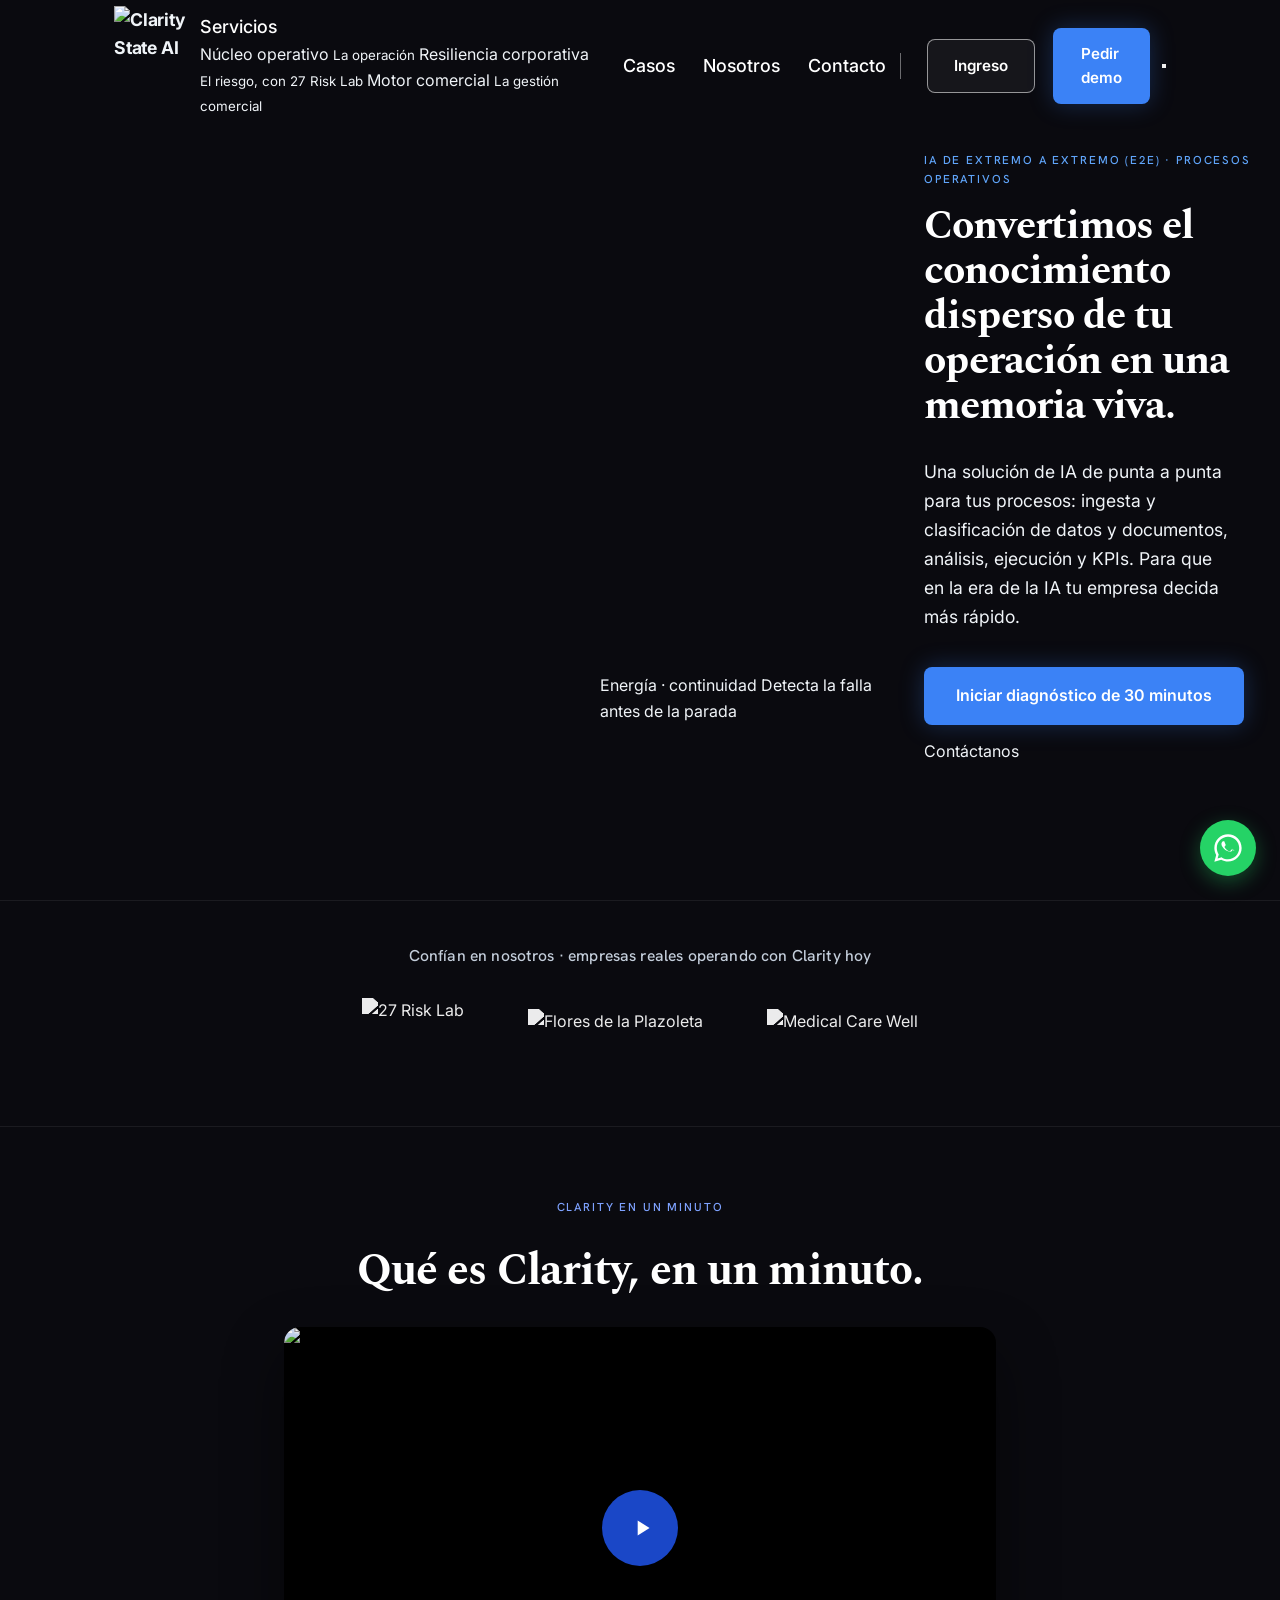
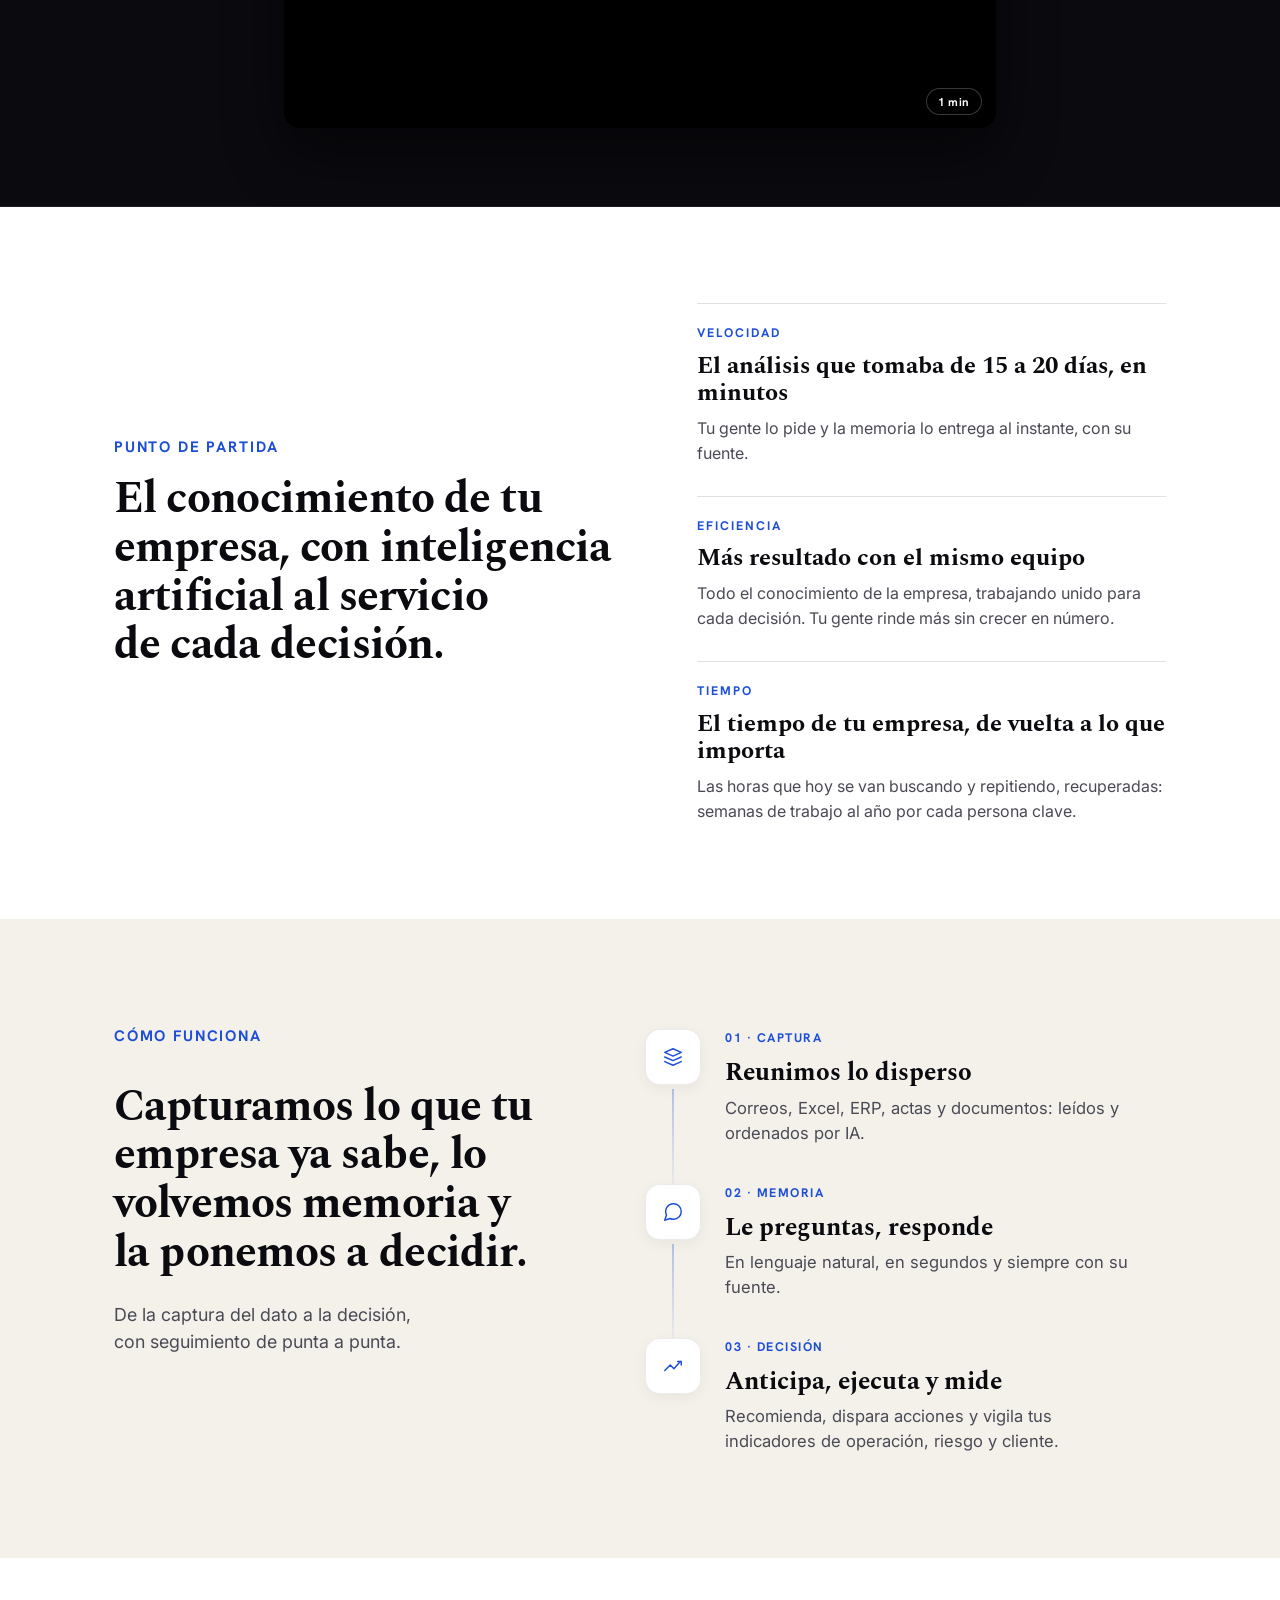
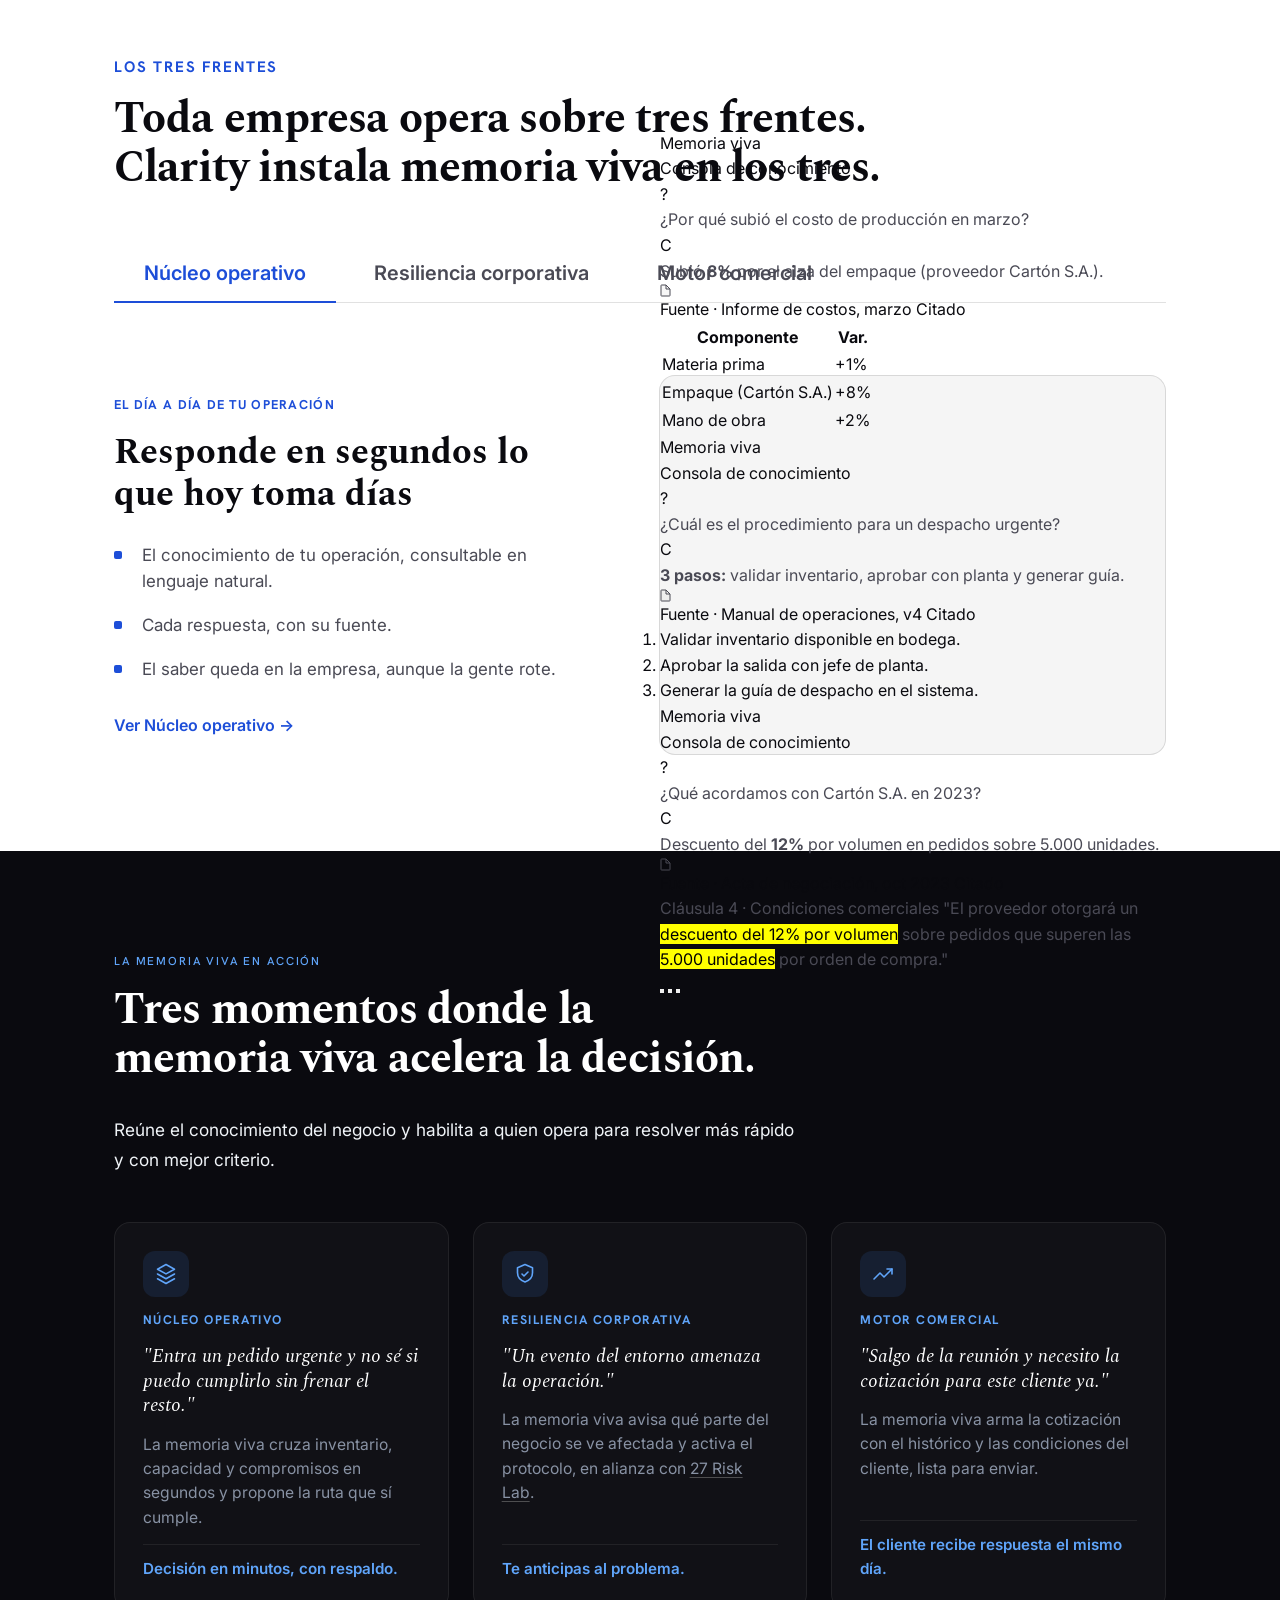
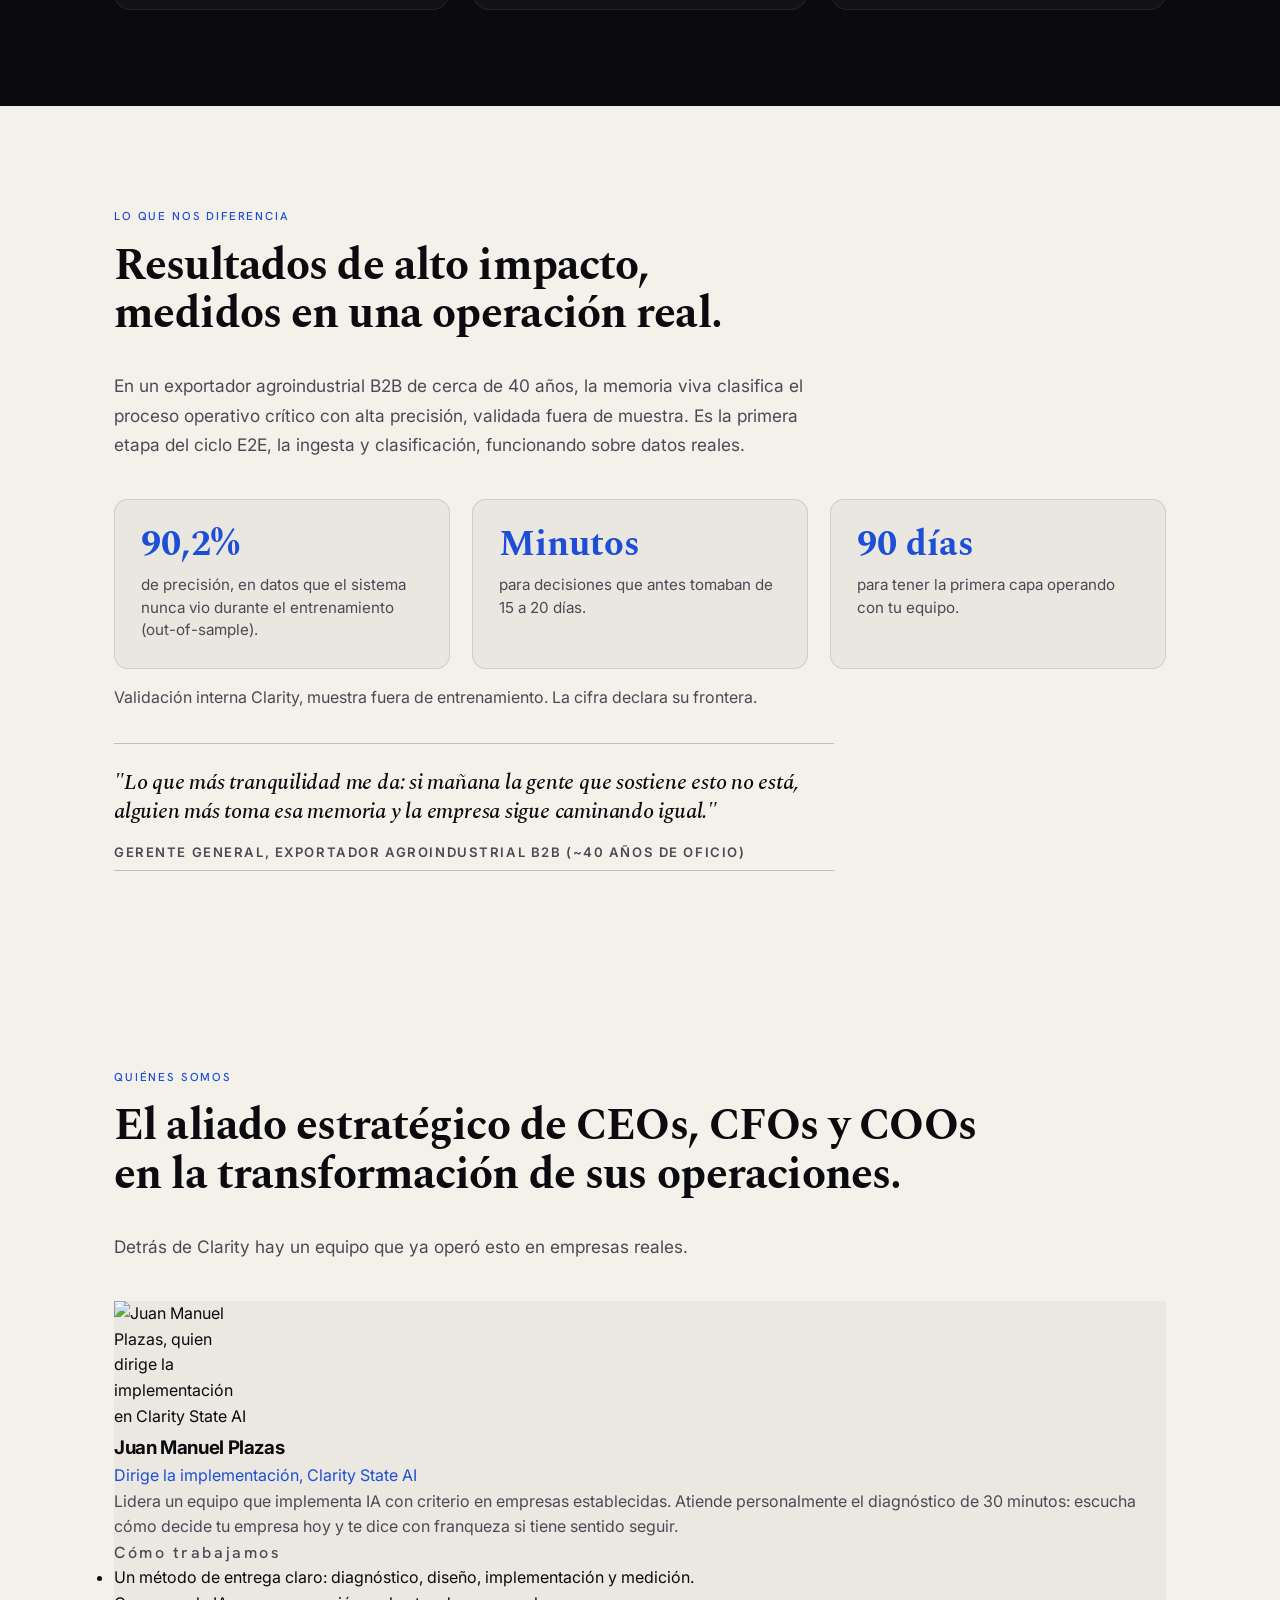
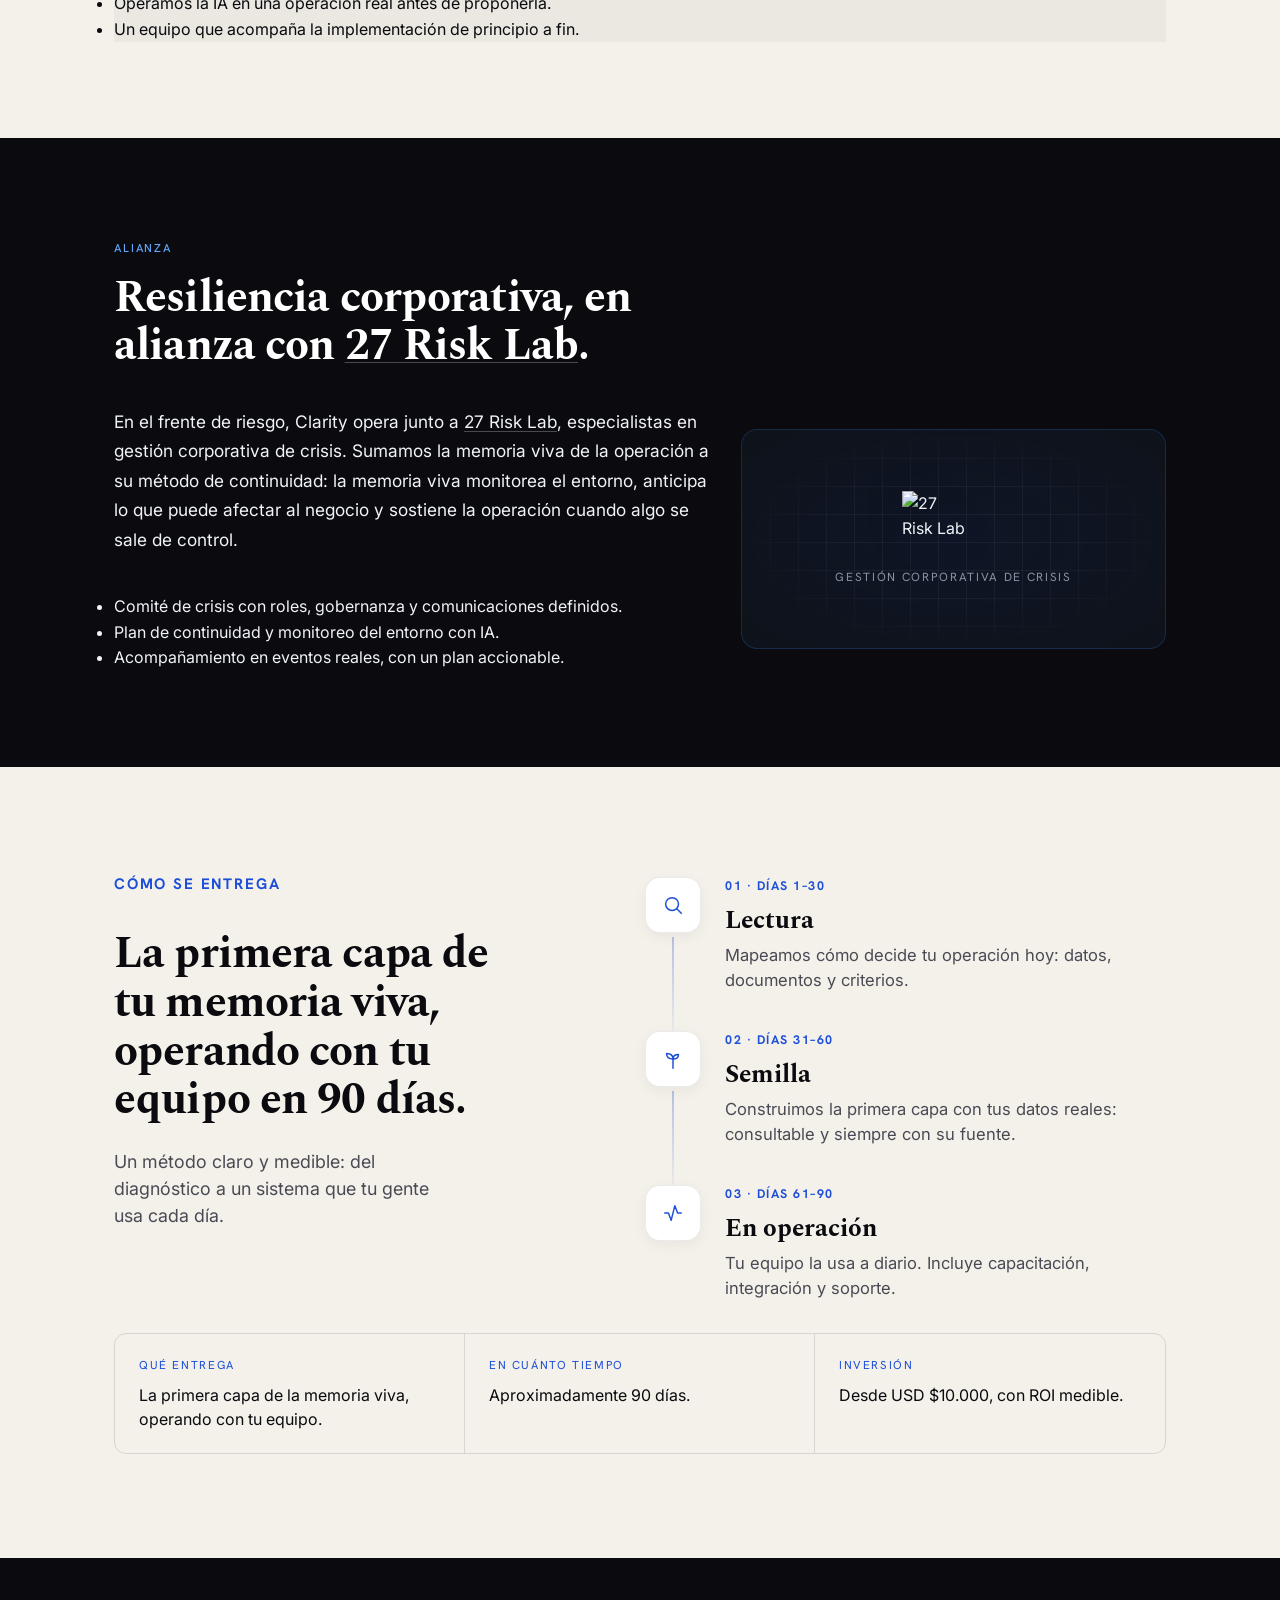
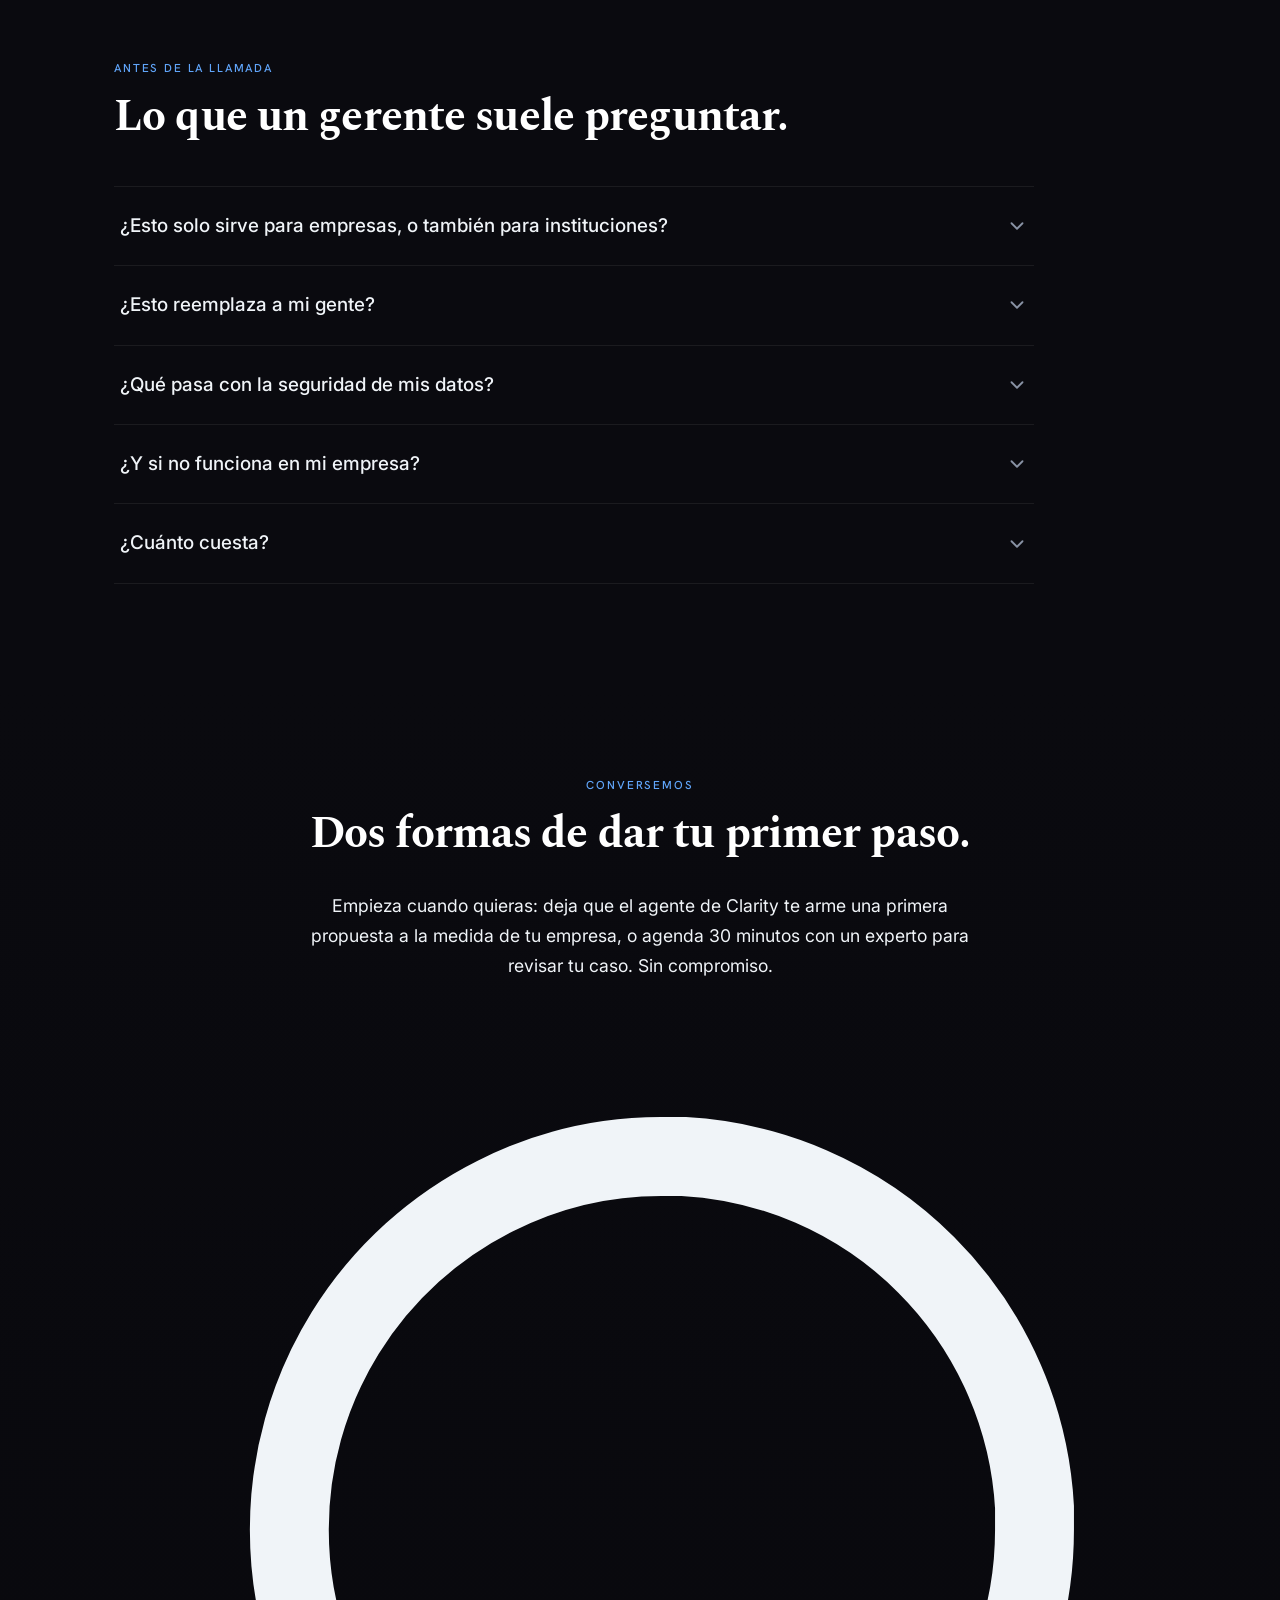
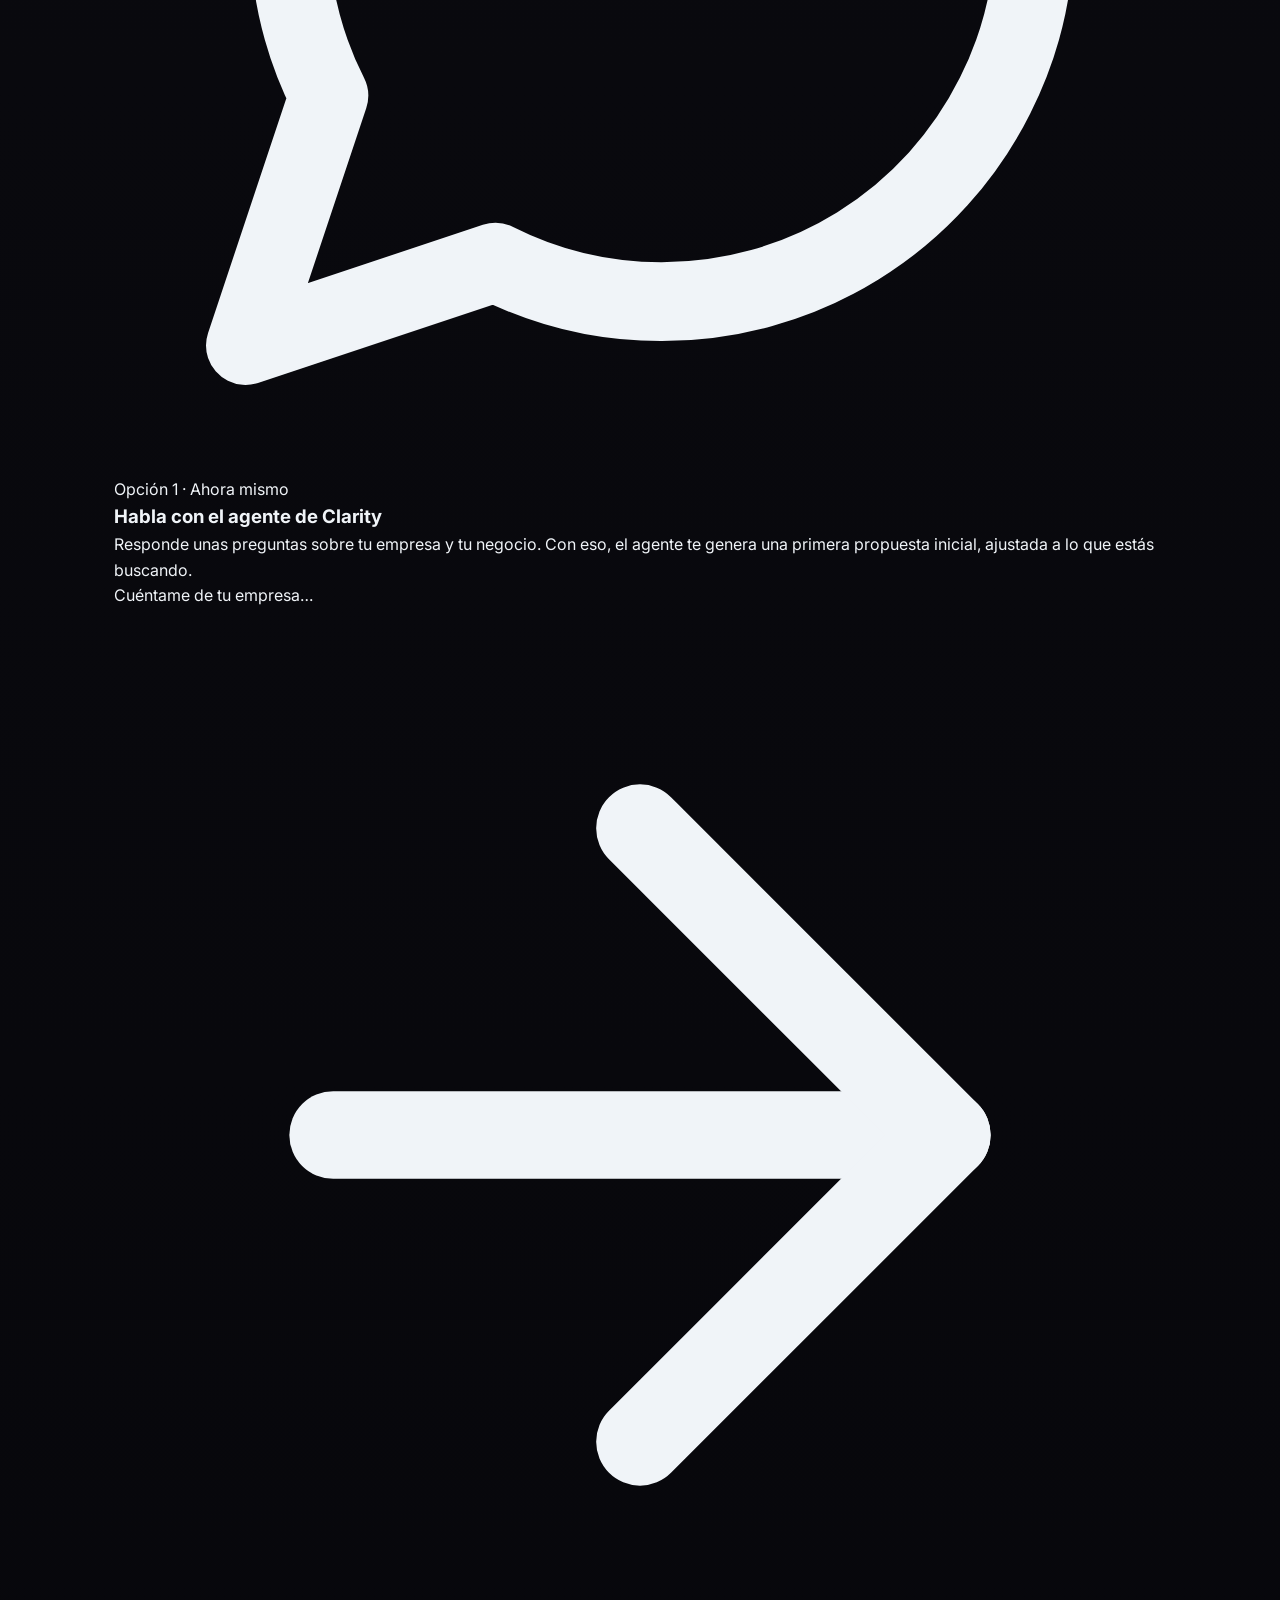
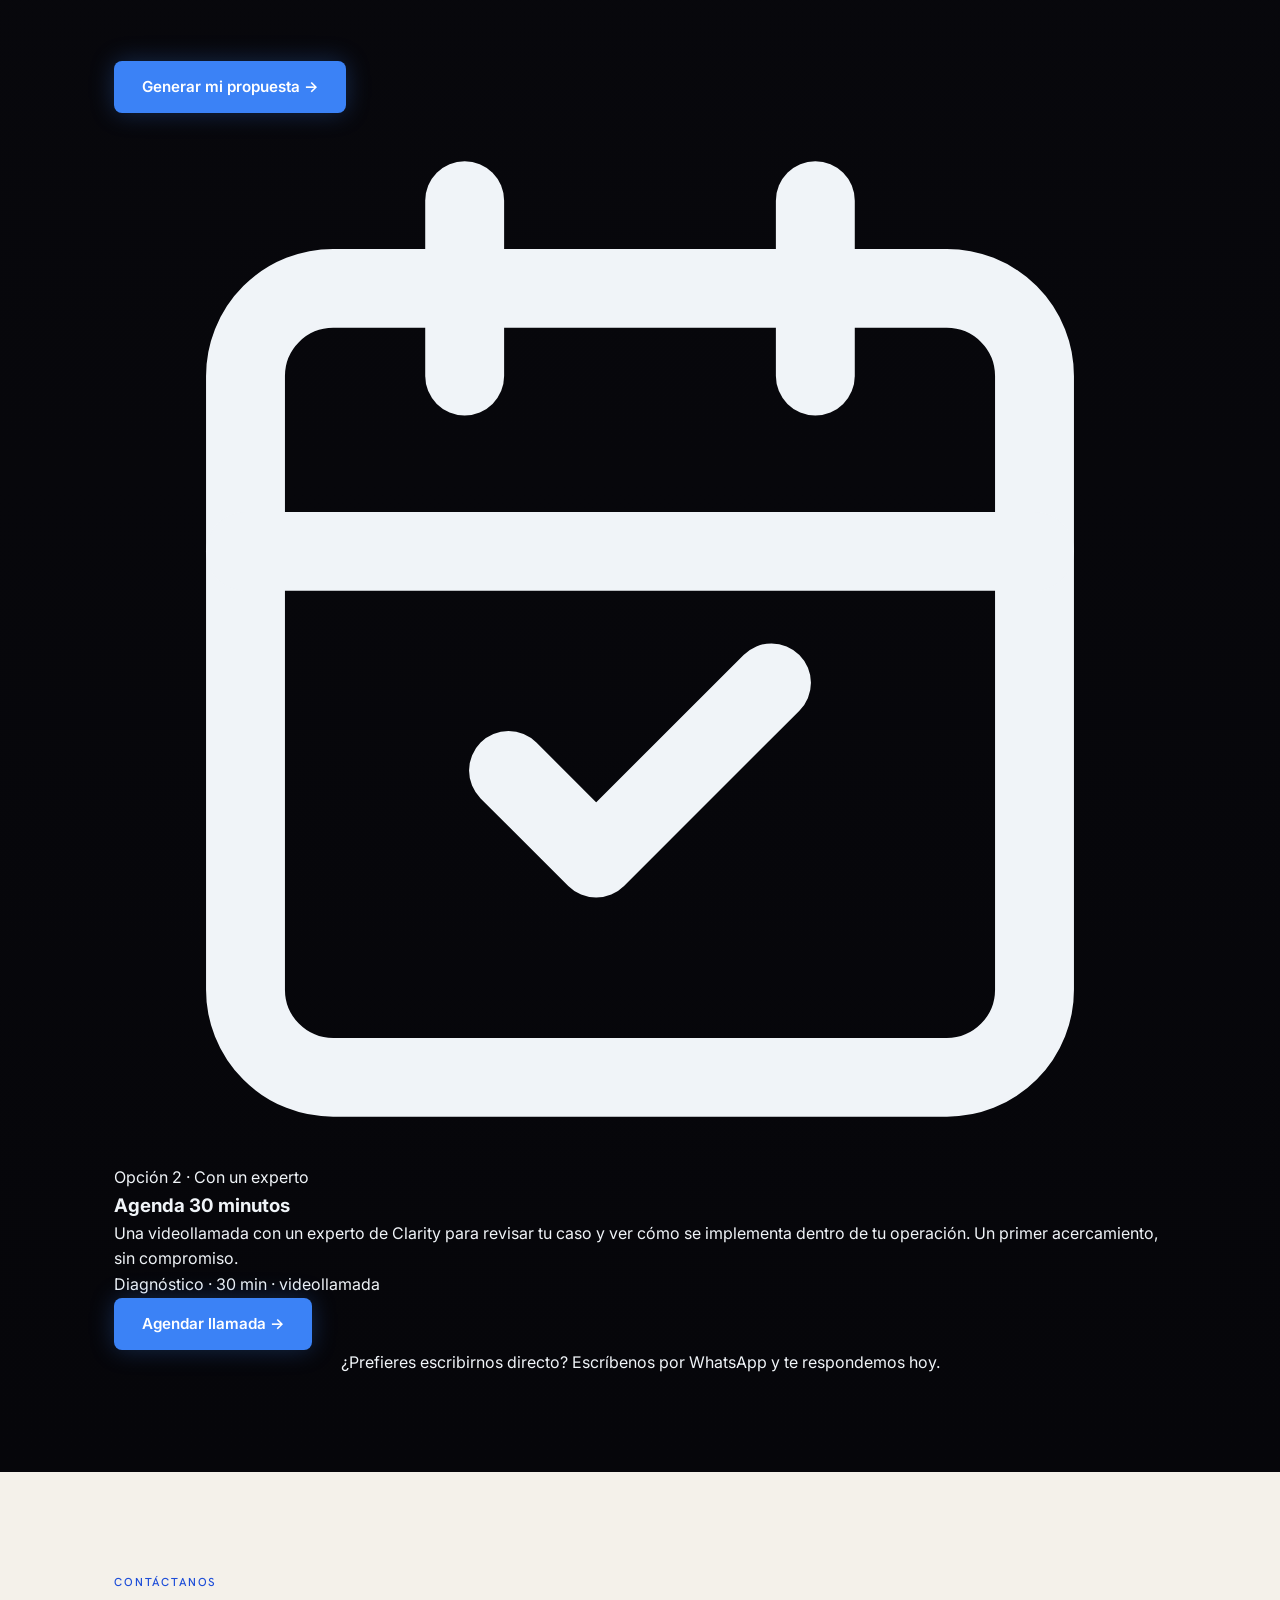
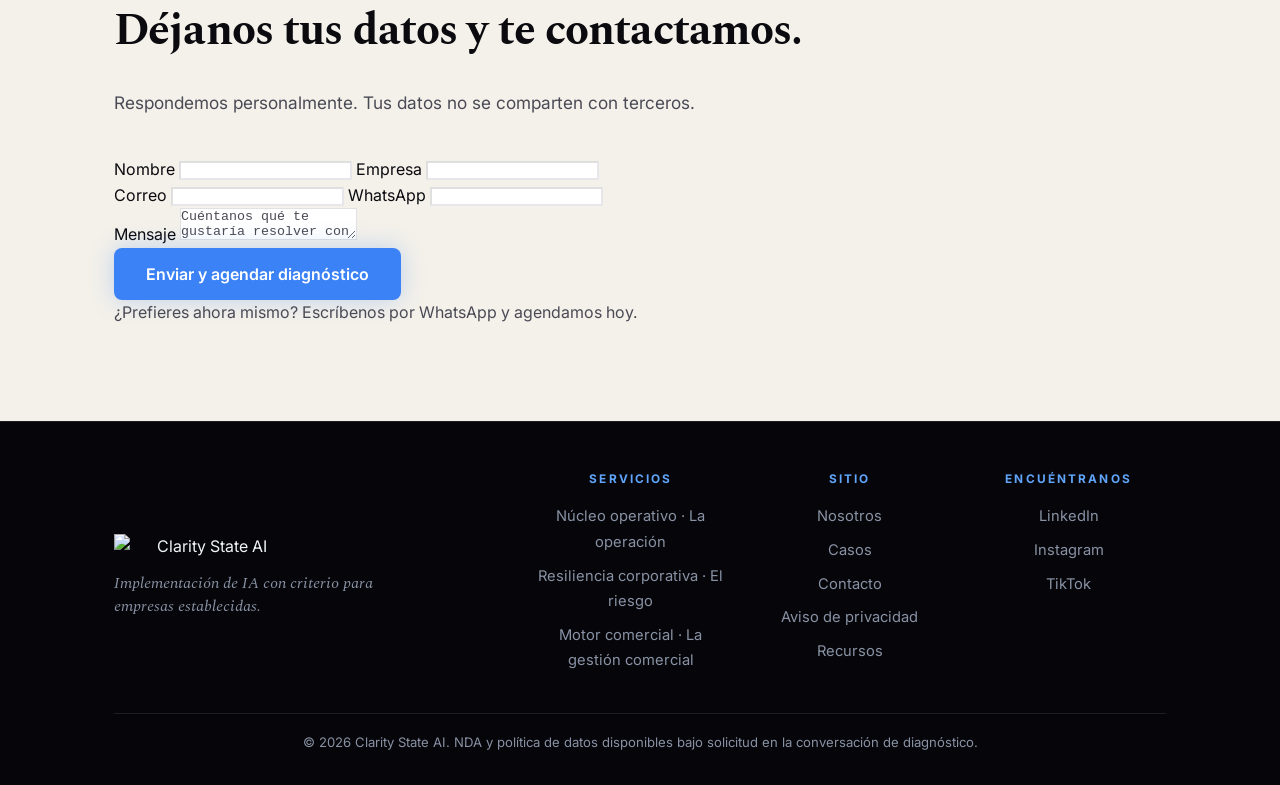
==== commit 83b6ff37: "Casos: página nueva + sale la palabra «fundador» del sitio Dos cosas que van juntas porque las dos s" ====
--- a/index.html
+++ b/index.html
@@ -50,6 +50,7 @@
             <a href="cliente.html">Motor comercial <small>La gestión comercial</small></a>
           </div>
         </div>
+        <a href="casos.html" class="navbar-link">Casos</a>
         <a href="nosotros.html" class="navbar-link">Nosotros</a>
         <a href="contacto.html" class="navbar-link">Contacto</a>
       </div>
@@ -815,7 +816,7 @@
     </div>
   </section>
 
-<!-- ============ QUIÉN RESPONDE (equipo + fundador) ============ -->
+<!-- ============ QUIÉN RESPONDE (equipo + quien dirige) ============ -->
   <section class="section section-light" id="quien-responde">
     <div class="container">
       <p class="eyebrow">Quiénes somos</p>
@@ -826,13 +827,13 @@
         <article class="cred-founder">
           <img
             src="assets/img/Foto Perfil Juan Plazas_mascerca.jpg"
-            alt="Juan Manuel Plazas, fundador de Clarity State AI"
+            alt="Juan Manuel Plazas, quien dirige la implementación en Clarity State AI"
             class="cred-photo"
             width="132" height="132"
             loading="lazy" />
           <div class="cred-founder-body">
             <h3 class="cred-founder-name">Juan Manuel Plazas</h3>
-            <span class="cred-founder-role">Fundador, Clarity State AI</span>
+            <span class="cred-founder-role">Dirige la implementación, Clarity State AI</span>
             <p class="cred-founder-line">Lidera un equipo que implementa IA con criterio en empresas establecidas. Atiende personalmente el diagnóstico de 30 minutos: escucha cómo decide tu empresa hoy y te dice con franqueza si tiene sentido seguir.</p>
           </div>
         </article>
@@ -1110,6 +1111,7 @@
             <span class="footer-col-title">Sitio</span>
             <ul>
               <li><a href="nosotros.html" class="footer-link">Nosotros</a></li>
+              <li><a href="casos.html" class="footer-link">Casos</a></li>
               <li><a href="contacto.html" class="footer-link">Contacto</a></li>
               <li><a href="privacidad.html" class="footer-link">Aviso de privacidad</a></li>
               <li><a href="recursos.html" class="footer-link">Recursos</a></li>
--- a/css/premium.css
+++ b/css/premium.css
@@ -0,0 +1,367 @@
+/* ============================================================
+   CLARITY STATE AI — premium.css
+   ADITIVO. Se carga DESPUÉS de styles.css y multipagina.css en todas
+   las páginas. Capa de refinamiento editorial (nivel Aaru / Arkham):
+   - Monospace para datos y eyebrows (move de Arkham).
+   - Tracking negativo + text-wrap balance en display.
+   - Ritmo, profundidad y micro-interacciones.
+   - Scroll-reveal sutil (respeta prefers-reduced-motion; no-JS = visible).
+   No modifica styles.css ni multipagina.css.
+   2026-06-16 — fase de corrección.
+   ============================================================ */
+
+:root {
+  /* Fuente de etiquetas/eyebrows: Hanken Grotesk (neutra, cálida). Reemplazó a IBM Plex Mono
+     para quitar el aire "de plantilla de IA". Se mantiene el nombre --f-mono por compatibilidad. */
+  --f-mono: 'Hanken Grotesk', 'Inter', -apple-system, BlinkMacSystemFont, sans-serif;
+}
+
+/* ---------- Tipografía editorial ---------- */
+/* Display: tracking negativo + balance de línea (evita viudas) */
+.hero-title,
+.page-hero-title,
+.section-headline,
+.cred-founder-name,
+.recurso-card h3 {
+  text-wrap: balance;
+  letter-spacing: -0.02em;
+}
+.hero-title { letter-spacing: -0.025em; }
+
+/* Cuerpo: text-wrap pretty (remate de líneas más parejo) */
+.hero-subtitle,
+.page-hero-lede,
+.section-lead,
+.cta-lead,
+.narrative-body p,
+.pilar-desc,
+.faq-answer,
+.trust-card p,
+.cred-founder-line { text-wrap: pretty; }
+
+/* ---------- Monospace para DATOS y EYEBROWS (Arkham) ---------- */
+.eyebrow,
+.prueba-tag,
+.trust-tag,
+.fase-num,
+.cred-trust-label,
+.showcase-bar small,
+.recurso-tag {
+  font-family: var(--f-mono);
+  font-weight: 500;
+  letter-spacing: 0.16em;
+}
+.eyebrow { font-size: 0.72rem; }
+
+/* Cifras grandes en mono tabular: se leen como dato medido, no marketing */
+.stat-num,
+.showcase-stat-num {
+  font-family: var(--f-mono);
+  font-weight: 600;
+  letter-spacing: -0.02em;
+  font-variant-numeric: tabular-nums;
+}
+
+/* ---------- Risk-reversal microcopy bajo los CTA ---------- */
+.cta-reassure {
+  display: block;
+  margin-top: 14px;
+  font-family: var(--f-mono);
+  font-size: 0.78rem;
+  letter-spacing: 0.08em;
+  color: var(--text-muted);
+}
+.cta-reassure b { color: var(--text-primary); font-weight: 600; }
+.hero-buttons + .cta-reassure { margin-top: 18px; }
+
+/* ---------- Profundidad / detalle caro ---------- */
+/* Hairline superior en secciones oscuras consecutivas, para ritmo */
+.section + .section { position: relative; }
+
+/* Micro-interacción consistente en tarjetas-enlace */
+.trust-card,
+.recurso-card,
+a.pilar-card { transition: border-color var(--transition), transform var(--transition), box-shadow var(--transition); }
+
+/* Tarjetas de los 3 frentes: realce de jerarquía con número de orden */
+.pilares-grid--3 .pilar-card { position: relative; }
+
+/* Acento de subrayado editorial en enlaces de texto del cuerpo */
+.narrative-body a { text-decoration-color: var(--accent); text-underline-offset: 3px; }
+
+/* ---------- Scroll-reveal (sutil) ----------
+   El estado oculto SOLO aplica cuando <html> tiene .cs-reveal (la pone el JS).
+   Sin JS, todo queda visible (sin FOUC, SEO-safe). */
+.cs-reveal .cs-rv {
+  opacity: 0;
+  transform: translateY(18px);
+  transition: opacity 0.6s cubic-bezier(0.16, 1, 0.3, 1),
+              transform 0.6s cubic-bezier(0.16, 1, 0.3, 1);
+  will-change: opacity, transform;
+}
+.cs-reveal .cs-rv.is-visible {
+  opacity: 1;
+  transform: none;
+}
+
+@media (prefers-reduced-motion: reduce) {
+  .cs-reveal .cs-rv { opacity: 1 !important; transform: none !important; transition: none !important; }
+}
+
+/* ---------- Pulido fino de jerarquía ---------- */
+/* Más aire bajo el eyebrow para el ritmo "una idea por pantalla" */
+.section-headline { margin-bottom: 32px; }
+
+/* Cita editorial: que respire como en Aaru/Arkham */
+.pull-quote--testimonio { letter-spacing: -0.01em; }
+
+/* Botón primario: foco accesible visible (teclado) */
+.btn-primary:focus-visible,
+.btn-text:focus-visible,
+.nav-toggle:focus-visible {
+  outline: 2px solid var(--accent-light);
+  outline-offset: 3px;
+}
+
+/* ============================================================
+   FIX DE CONTRASTE — componentes nuevos dentro de section-light
+   (2026-06-16). Los overrides de section-light en styles.css no
+   cubrían .stat, .includes-list ni .cred-*; quedaban ilegibles.
+   premium.css carga al final, así que estas reglas ganan por orden.
+   ============================================================ */
+
+/* La prueba (#prueba): cifra y textos sobre fondo claro */
+.section-light .stat-label { color: var(--text-on-light); }
+.section-light .stat-source { color: var(--text-on-light-muted); }
+.section-light .stat-num { color: var(--accent-on-light); }
+
+/* Lista de entregables / "cómo trabajamos" sobre fondo claro */
+.section-light .includes-list li { color: var(--text-on-light); }
+.section-light .includes-list li::before {
+  background: rgba(29, 78, 216, 0.10);
+  border-color: var(--accent-on-light);
+}
+.section-light .includes-list li::after { color: var(--accent-on-light); }
+
+/* Quién responde (#quien-responde): card del fundador como superficie clara */
+.section-light .cred-founder {
+  background: var(--card-on-light);
+  border-color: var(--border-on-light);
+}
+.section-light .cred-founder { border-left-color: var(--accent-on-light); }
+.section-light .cred-founder-role { color: var(--accent-on-light); }
+.section-light .cred-photo { border-color: var(--border-on-light-strong); }
+.section-light .cred-trust-block {
+  background: var(--card-on-light);
+  border-color: var(--border-on-light);
+}
+.section-light .cred-trust-label { color: var(--text-on-light-muted); }
+
+/* Formulario dentro de section-light: etiquetas e inputs legibles */
+.section-light .form-label { color: var(--text-on-light); }
+.section-light .form-input,
+.section-light .form-textarea {
+  background: #fff;
+  border-color: var(--border-on-light);
+  color: var(--text-on-light);
+}
+.section-light .form-input::placeholder,
+.section-light .form-textarea::placeholder { color: var(--text-on-light-muted); }
+.section-light .form-hint { color: var(--text-on-light-muted); }
+
+/* ============================================================
+   COMPONENTES FASE 8AM (2026-06-16)
+   Carrusel de ejecuciones · Alianza 27RL · Ecuación de valor.
+   ============================================================ */
+
+/* ---- Carrusel de ejecuciones (#ejecuciones, fondo oscuro) ---- */
+.exec-carousel {
+  margin-top: 40px;
+  display: grid;
+  grid-auto-flow: column;
+  grid-auto-columns: minmax(280px, 1fr);
+  gap: 18px;
+  overflow-x: auto;
+  scroll-snap-type: x mandatory;
+  padding-bottom: 10px;
+  -webkit-overflow-scrolling: touch;
+  scrollbar-width: thin;
+}
+@media (min-width: 920px) {
+  .exec-carousel { grid-template-columns: repeat(3, 1fr); grid-auto-flow: row; overflow: visible; }
+}
+.exec-card {
+  scroll-snap-align: start;
+  display: flex;
+  flex-direction: column;
+  gap: 14px;
+  padding: 26px;
+  border-radius: 16px;
+  background: rgba(18, 26, 36, 0.6);
+  border: 1px solid rgba(255, 255, 255, 0.10);
+  backdrop-filter: blur(14px);
+  -webkit-backdrop-filter: blur(14px);
+  box-shadow: 0 20px 48px rgba(0, 0, 0, 0.40), inset 0 1px 0 rgba(255, 255, 255, 0.05);
+}
+.exec-area {
+  font-family: var(--f-mono);
+  font-size: 0.72rem;
+  font-weight: 600;
+  letter-spacing: 0.16em;
+  text-transform: uppercase;
+  color: var(--accent-light);
+}
+.exec-sit {
+  font-family: 'Spectral', Georgia, serif;
+  font-size: 1.12rem;
+  line-height: 1.4;
+  color: var(--text-primary);
+  margin: 0;
+}
+.exec-act {
+  font-size: 0.95rem;
+  line-height: 1.6;
+  color: var(--text-muted);
+  margin: 0;
+  flex: 1;
+}
+.exec-out {
+  display: inline-block;
+  align-self: flex-start;
+  font-family: var(--f-mono);
+  font-size: 0.78rem;
+  letter-spacing: 0.04em;
+  color: var(--accent-light);
+  padding: 8px 14px;
+  border-radius: 999px;
+  background: var(--accent-glow);
+  border: 1px solid var(--border-accent);
+}
+
+/* ---- Alianza 27 Risk Lab (#alianza, fondo oscuro) ---- */
+.alianza-grid {
+  margin-top: 36px;
+  display: grid;
+  grid-template-columns: 1.4fr 1fr;
+  gap: 32px;
+  align-items: center;
+}
+@media (max-width: 820px) { .alianza-grid { grid-template-columns: 1fr; } }
+.alianza-body .includes-list { margin-top: 20px; }
+.alianza-mark {
+  position: relative;
+  overflow: hidden;
+  display: flex;
+  flex-direction: column;
+  align-items: center;
+  justify-content: center;
+  gap: 14px;
+  min-height: 220px;
+  padding: 36px;
+  border-radius: 16px;
+  background: radial-gradient(ellipse at center, rgba(59,130,246,0.10), rgba(18,26,36,0.55));
+  border: 1px solid var(--border-accent);
+}
+/* Grid de fondo sutil (eco del particle field), detrás del logo */
+.alianza-grid-bg {
+  position: absolute;
+  inset: 0;
+  z-index: 0;
+  pointer-events: none;
+  background-image:
+    linear-gradient(rgba(255,255,255,0.05) 1px, transparent 1px),
+    linear-gradient(90deg, rgba(255,255,255,0.05) 1px, transparent 1px);
+  background-size: 28px 28px;
+  -webkit-mask-image: radial-gradient(ellipse at center, #000 35%, transparent 78%);
+  mask-image: radial-gradient(ellipse at center, #000 35%, transparent 78%);
+}
+.alianza-logo {
+  position: relative;
+  z-index: 1;
+  width: min(200px, 62%);
+  height: auto;
+  filter: drop-shadow(0 6px 18px rgba(0, 0, 0, 0.35));
+}
+.alianza-mark-tag {
+  position: relative;
+  z-index: 1;
+  font-family: var(--f-mono);
+  font-size: 0.74rem;
+  letter-spacing: 0.14em;
+  text-transform: uppercase;
+  color: var(--text-muted);
+}
+
+/* ---- Ecuación de valor (#metodologia, fondo claro) ---- */
+.value-eq {
+  margin-top: 32px;
+  display: grid;
+  grid-template-columns: repeat(3, 1fr);
+  gap: 0;
+  border: 1px solid var(--border-on-light);
+  border-radius: var(--radius);
+  overflow: hidden;
+}
+@media (max-width: 720px) { .value-eq { grid-template-columns: 1fr; } }
+.value-eq-item {
+  display: flex;
+  flex-direction: column;
+  gap: 8px;
+  padding: 22px 24px;
+  border-right: 1px solid var(--border-on-light);
+}
+.value-eq-item:last-child { border-right: none; }
+@media (max-width: 720px) {
+  .value-eq-item { border-right: none; border-bottom: 1px solid var(--border-on-light); }
+  .value-eq-item:last-child { border-bottom: none; }
+}
+.value-eq-k {
+  font-family: var(--f-mono);
+  font-size: 0.72rem;
+  letter-spacing: 0.14em;
+  text-transform: uppercase;
+  color: var(--accent-on-light);
+}
+.value-eq-v {
+  font-size: 1rem;
+  line-height: 1.5;
+  color: var(--text-on-light);
+}
+
+/* ============ PÁGINA DE CASOS ============ */
+.caso-grid {
+  display: grid;
+  grid-template-columns: repeat(auto-fit, minmax(280px, 1fr));
+  gap: 2rem;
+  margin-top: 2rem;
+}
+.caso-block-title {
+  font-size: 1.05rem;
+  font-weight: 600;
+  margin-bottom: 0.9rem;
+  color: var(--text-on-light);
+}
+.caso-block-text {
+  font-size: 1rem;
+  line-height: 1.65;
+  color: var(--text-on-light);
+}
+.caso-quote {
+  margin: 2.5rem 0 0;
+  padding: 1.5rem 1.75rem;
+  border-left: 3px solid var(--accent, #3b82f6);
+  background: rgba(59, 130, 246, 0.05);
+  border-radius: 0 8px 8px 0;
+  max-width: 760px;
+}
+.caso-quote p {
+  font-size: 1.1rem;
+  line-height: 1.6;
+  font-style: italic;
+  margin: 0 0 0.75rem;
+}
+.caso-quote cite {
+  font-size: 0.9rem;
+  font-style: normal;
+  opacity: 0.75;
+}
